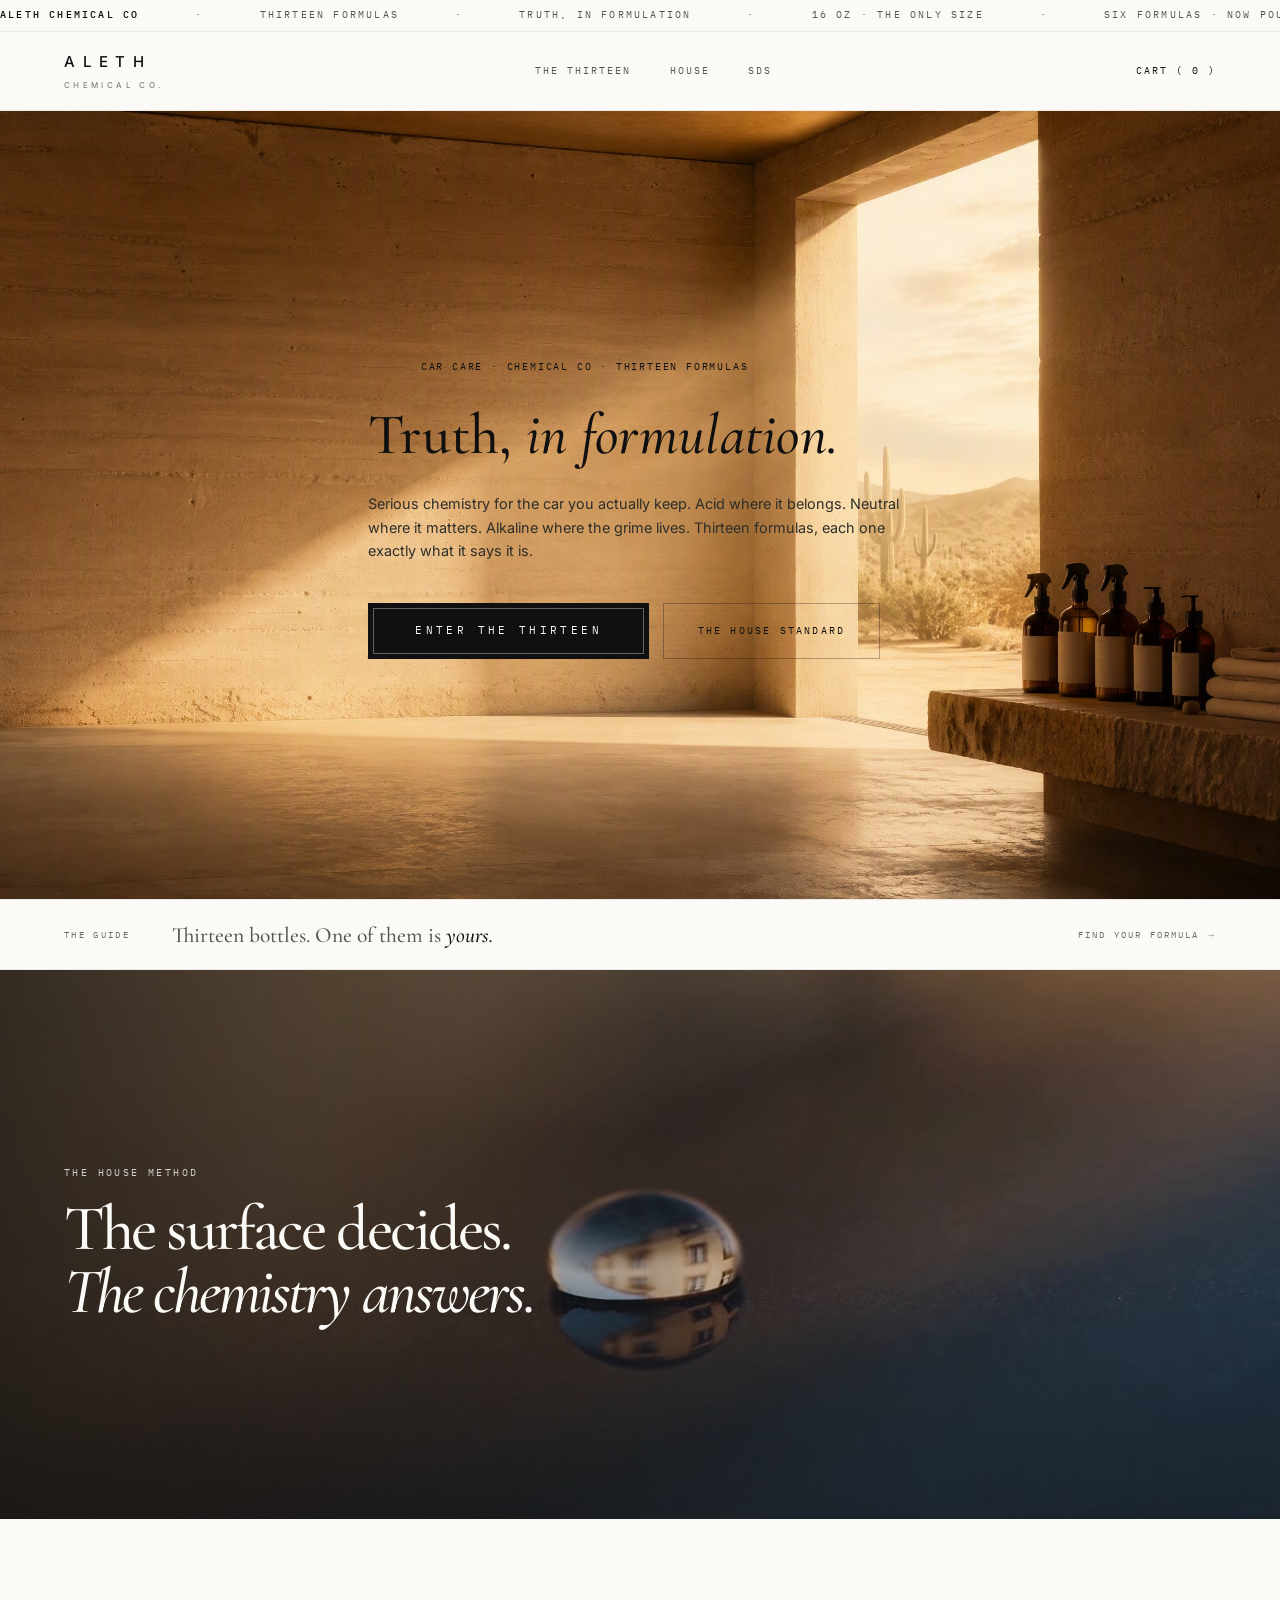
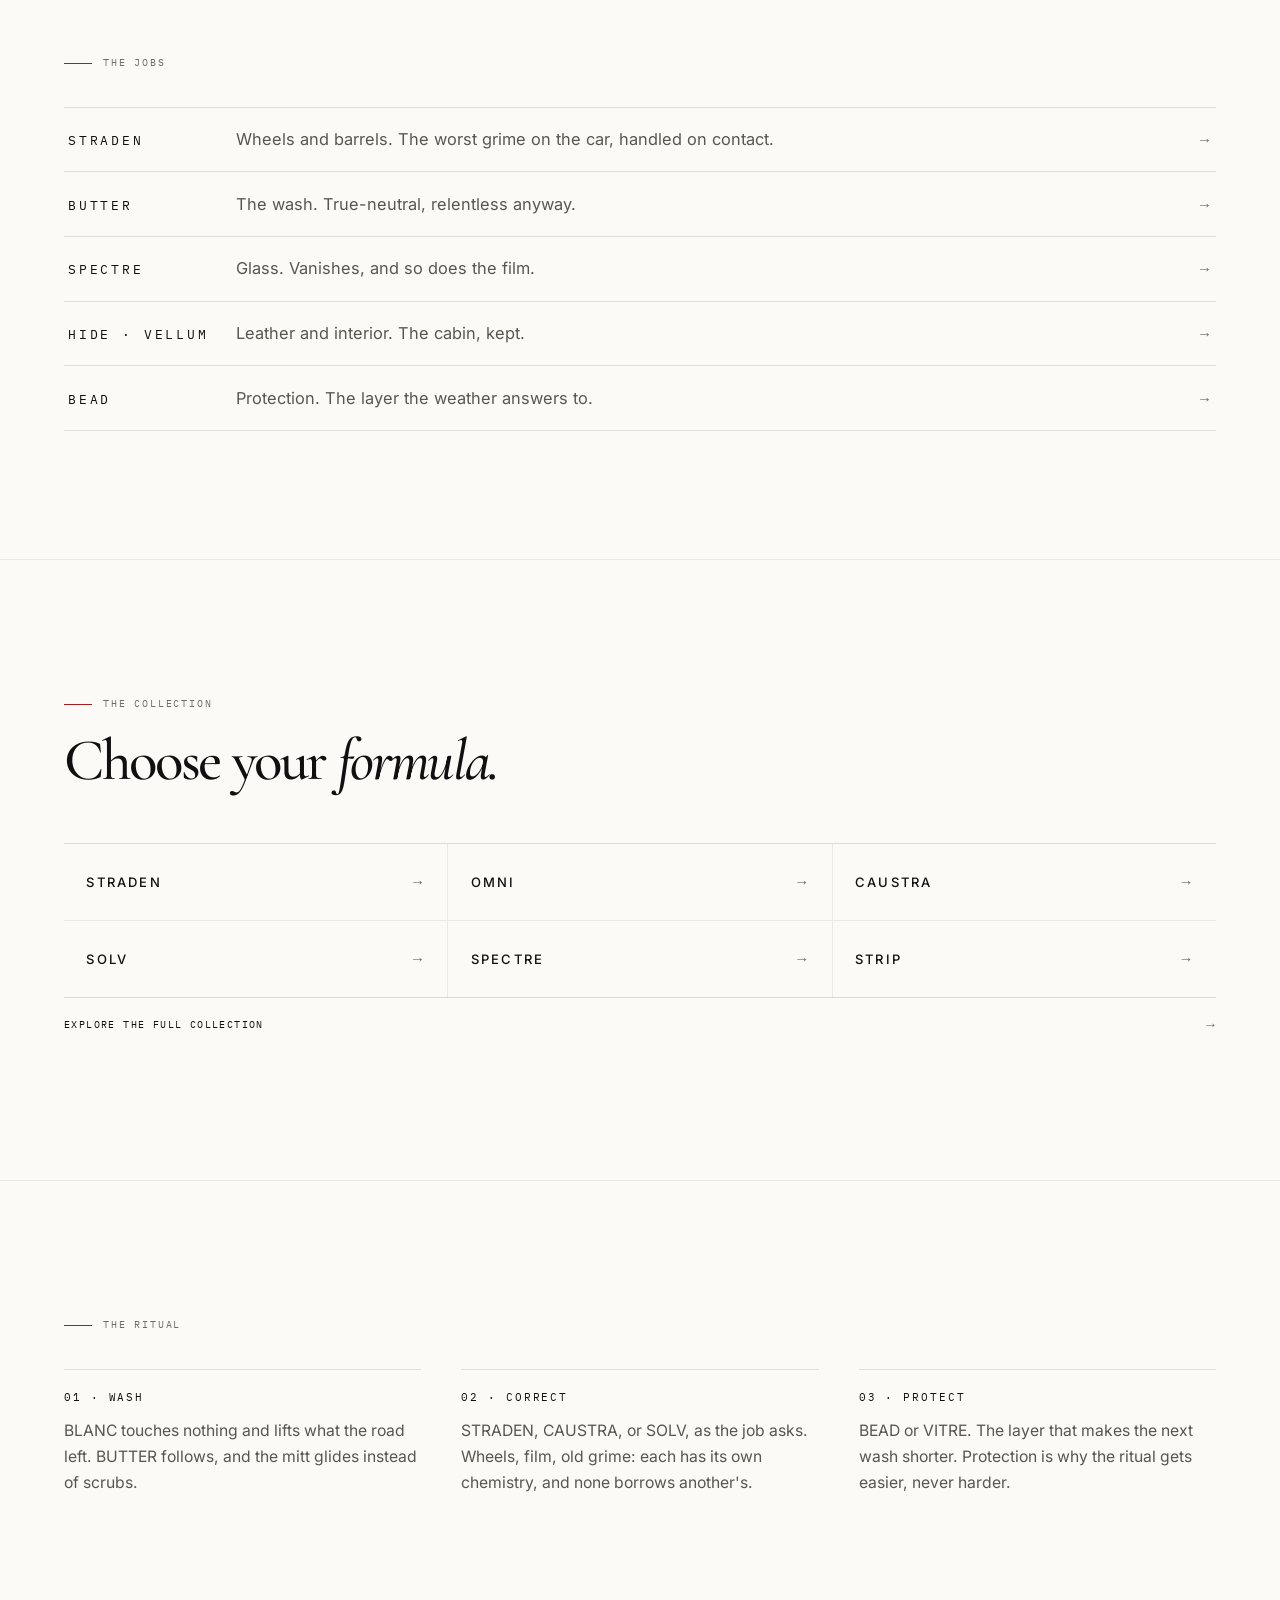
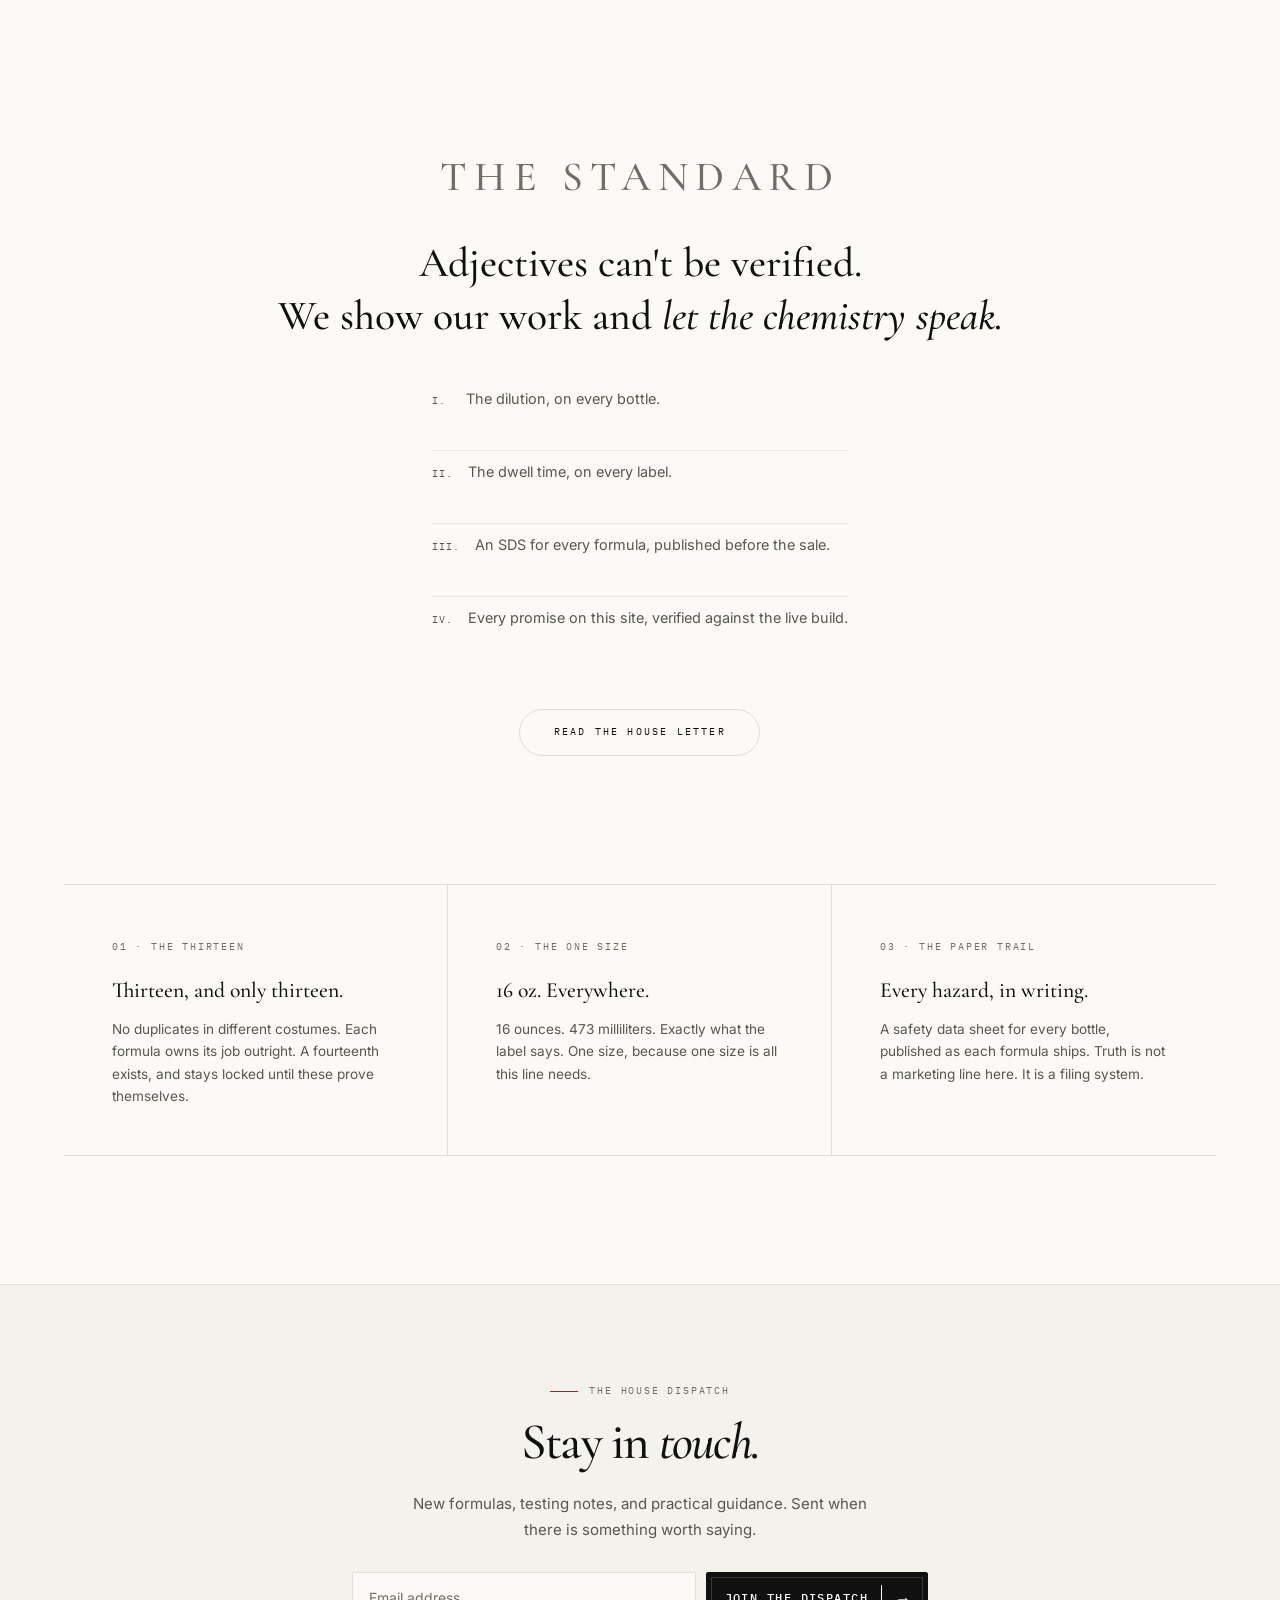
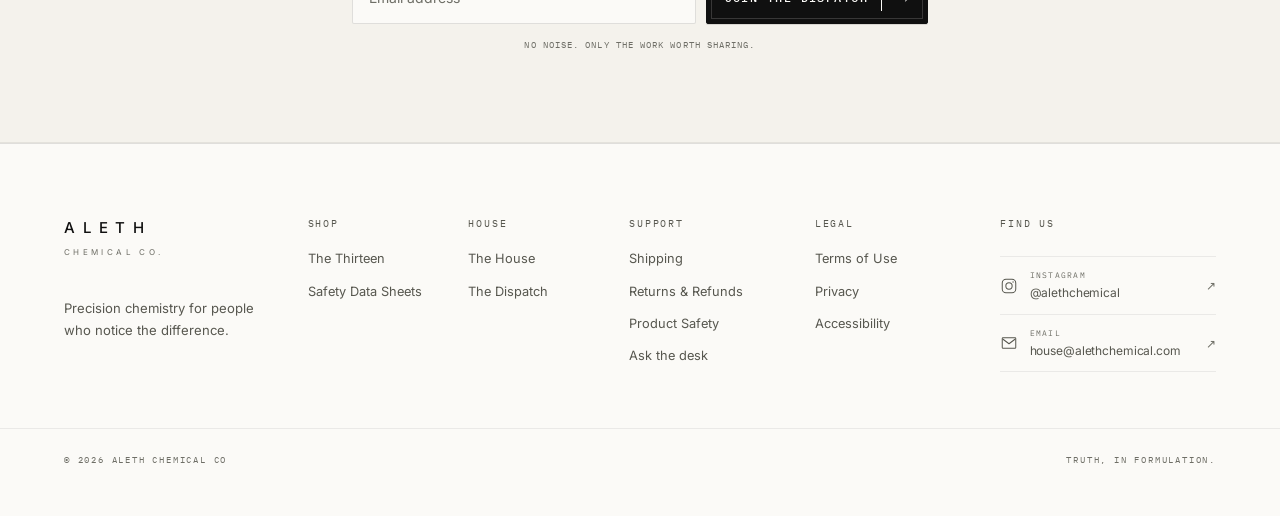
==== index.html @ 925078b2 "Add The Desk: product question page (desk.html) + footer link" ====
<!DOCTYPE html>
<html lang="en">
<head>
<meta charset="UTF-8">
<meta name="robots" content="noindex, nofollow">
  <meta name="viewport" content="width=device-width, initial-scale=1.0, viewport-fit=cover">
<meta name="theme-color" content="#FBFAF7">
<link rel="apple-touch-icon" href="assets/apple-touch-icon.png">
<title>ALETH Chemical Co · Truth, in formulation.</title>
<meta name="description" content="Serious car care. Thirteen formulas. Every claim provable. Nothing hidden.">
<meta property="og:type" content="website">
<meta property="og:site_name" content="ALETH Chemical Co">
<meta property="og:title" content="ALETH Chemical Co · Truth, in formulation.">
<meta property="og:description" content="Serious car care. Thirteen formulas. Every claim provable. Nothing hidden.">
<meta property="og:url" content="https://alethchemical.com/">
<meta property="og:image" content="https://alethchemical.com/assets/og-card.jpg">
<meta property="og:image:width" content="1200">
<meta property="og:image:height" content="630">
<meta name="twitter:card" content="summary_large_image">
<meta name="twitter:image" content="https://alethchemical.com/assets/og-card.jpg">
<meta name="twitter:title" content="ALETH Chemical Co · Truth, in formulation.">
<meta name="twitter:description" content="Serious car care. Thirteen formulas. Every claim provable. Nothing hidden.">
<link rel="icon" href="favicon.svg" type="image/svg+xml">
<link rel="stylesheet" href="styles.css?v=mist43">
</head>
<body class="home">

<div class="ticker" aria-hidden="true">
  <div class="ticker-track" id="tickerTrack"></div>
</div>

<header class="site-header">
  <a class="wordmark" href="index.html">ALETH<small>CHEMICAL CO.</small></a>
  <nav class="site-nav">
    <a class="nav-link" href="products.html">The Thirteen</a>
    <a class="nav-link" href="house.html">House</a>
    <a class="nav-link" href="sds.html">SDS</a>
  </nav>
  <a class="cart-link" href="#">Cart (<span id="cartBadge">0</span>)</a>
</header>

<!-- HERO -->
<section class="hero has-photo">
  <picture class="hero-bg" aria-hidden="true">
    <source media="(max-width: 767px)" srcset="assets/hero-arrival-mobile.jpg">
    <img src="assets/hero-arrival-desktop.jpg" alt="" loading="eager" fetchpriority="high">
  </picture>
  <span class="hero-watermark" aria-hidden="true">ALETH</span>
  <div class="wrap hero-inner">
    <p class="hero-kicker mono reveal hero-rise" style="animation-delay:.1s">Car care · Chemical Co · Thirteen Formulas</p>
    <h1 class="reveal hero-rise" style="animation-delay:.28s">Truth, <em>in formulation.</em></h1>
    <p class="hero-sub reveal hero-rise" style="animation-delay:.46s"><span class="sub-desk">Serious chemistry for the car you actually keep. Acid where it belongs. Neutral where it matters. Alkaline where the grime lives. Thirteen formulas, each one exactly what it says it is.</span><span class="sub-mob">Serious chemistry for the car you keep.<br>Acid where it belongs. Neutral where it matters.<br>Alkaline where the grime lives.</span></p>
    <div class="reveal hero-rise hero-cta" style="animation-delay:.64s">
      <a class="btn btn-square" href="products.html">Enter the Thirteen</a>
      <a class="btn btn-ghost" href="house.html">The House Standard</a>
    </div>
  </div>
  <div class="wrap">
    <div class="hero-stage" id="heroStage" aria-hidden="true"></div>
  </div>
  <div class="wrap hero-shot-wrap" id="heroShotWrap" hidden>
    <img class="hero-shot" id="heroShot" alt="ALETH Chemical Co, the house of clean">
  </div>
</section>

<!-- EDITORIAL BAND (renders drop in here) -->
<section class="section editorial-band" id="editorialBand" hidden>
  <div class="wrap">
    <div class="ed-grid">
      <img class="ed-img"  alt="ALETH editorial">
      <img class="ed-img"  alt="ALETH editorial">
      <img class="ed-img"  alt="ALETH editorial">
    </div>
  </div>
</section>

<!-- THE GUIDE : a useful pause between identity and method -->
<div class="fyf-call fyf-call-home reveal">
  <button class="fyf-call-btn" id="fyfOpen" aria-haspopup="dialog">
    <span class="fyf-call-k mono">The guide</span>
    <span class="fyf-call-line">Thirteen bottles. One of them is <em>yours.</em></span>
    <span class="fyf-call-cta mono">Find your formula <i>&rarr;</i></span>
  </button>
</div>

<!-- THE HOUSE METHOD — real work, real care -->
<section class="film-slot home-film-overture" id="homeFilmFrame" aria-labelledby="houseMethodTitle">
  <img class="film-poster" src="assets/aleth-home-film-poster.jpg" alt="" aria-hidden="true">
  <canvas class="film-vid film-frame-canvas" id="filmCanvas" aria-hidden="true"></canvas>
  <video class="film-source" id="filmVid" autoplay muted loop playsinline webkit-playsinline preload="auto" controlslist="nodownload nofullscreen noremoteplayback" disablepictureinpicture disableremoteplayback tabindex="-1" aria-hidden="true">
    <source src="assets/aleth-product-film.mp4" type="video/mp4">
  </video>
  <div class="home-film-content wrap">
    <p class="kicker mono">The house method</p>
    <h2 id="houseMethodTitle">The surface decides.<br><em>The chemistry answers.</em></h2>
  </div>
</section>

<!-- THE JOBS — the category map -->
<section class="section home-jobs-section">
  <div class="wrap">
    <p class="kicker mono reveal">The jobs</p>
    <div class="jobs-strip">
      <a class="job-row reveal" href="product.html?id=wheel"><span class="job-name">STRADEN</span><span class="job-desc">Wheels and barrels. The worst grime on the car, handled on contact.</span><span class="job-arrow" aria-hidden="true">&rarr;</span></a>
      <a class="job-row reveal" href="product.html?id=wash"><span class="job-name">BUTTER</span><span class="job-desc">The wash. True-neutral, relentless anyway.</span><span class="job-arrow" aria-hidden="true">&rarr;</span></a>
      <a class="job-row reveal" href="product.html?id=glass"><span class="job-name">SPECTRE</span><span class="job-desc">Glass. Vanishes, and so does the film.</span><span class="job-arrow" aria-hidden="true">&rarr;</span></a>
      <a class="job-row reveal" href="products.html"><span class="job-name">HIDE · VELLUM</span><span class="job-desc">Leather and interior. The cabin, kept.</span><span class="job-arrow" aria-hidden="true">&rarr;</span></a>
      <a class="job-row reveal" href="product.html?id=bead"><span class="job-name">BEAD</span><span class="job-desc">Protection. The layer the weather answers to.</span><span class="job-arrow" aria-hidden="true">&rarr;</span></a>
    </div>
  </div>
</section>

<!-- THE FORMULA DIRECTORY : direct access without another catalog -->
<section class="section formula-directory-section" aria-labelledby="formulaDirectoryTitle">
  <div class="wrap">
    <div class="formula-directory-head">
      <p class="kicker mono">The collection</p>
      <h2 id="formulaDirectoryTitle">Choose your <em>formula.</em></h2>
    </div>
    <div class="formula-directory-grid" id="formulaDirectory"></div>
    <a class="formula-directory-all" href="products.html"><span>Explore the full collection</span><span aria-hidden="true">&rarr;</span></a>
  </div>
</section>


<!-- THE RITUAL — the workflow -->
<section class="section home-ritual-section">
  <div class="wrap">
    <p class="kicker mono reveal">The ritual</p>
    <div class="ritual-grid">
      <div class="ritual-step reveal">
        <span class="mono ritual-n">01 · Wash</span>
        <p>BLANC touches nothing and lifts what the road left. BUTTER follows, and the mitt glides instead of scrubs.</p>
      </div>
      <div class="ritual-step reveal">
        <span class="mono ritual-n">02 · Correct</span>
        <p>STRADEN, CAUSTRA, or SOLV, as the job asks. Wheels, film, old grime: each has its own chemistry, and none borrows another's.</p>
      </div>
      <div class="ritual-step reveal">
        <span class="mono ritual-n">03 · Protect</span>
        <p>BEAD or VITRE. The layer that makes the next wash shorter. Protection is why the ritual gets easier, never harder.</p>
      </div>
    </div>
  </div>
</section>

<!-- MANIFESTO -->
<section class="section manifesto">
  <div class="wrap">
    <p class="mono reveal">The standard</p>
    <p class="reveal">Adjectives can't be verified.<br>We show our work and <em>let the chemistry speak.</em></p>
    <div class="receipts reveal">
      <div class="receipt"><span class="receipt-n mono">i.</span><span>The dilution, on every bottle.</span></div>
      <div class="receipt"><span class="receipt-n mono">ii.</span><span>The dwell time, on every label.</span></div>
      <div class="receipt"><span class="receipt-n mono">iii.</span><span>An SDS for every formula, published before the sale.</span></div>
      <div class="receipt"><span class="receipt-n mono">iv.</span><span>Every promise on this site, verified against the live build.</span></div>
    </div>
    <div class="manifesto-foot reveal">
      <a class="btn btn-ghost" href="house.html">Read the house letter</a>
    </div>
  </div>
</section>

<!-- WAVE STRIP -->
<div class="wrap home-principles-strip">
  <div class="wave-strip">
    <div class="wave-cell reveal">
      <span class="mono">01 · The thirteen</span>
      <h3>Thirteen, and only thirteen.</h3>
      <p>No duplicates in different costumes. Each formula owns its job outright. A fourteenth exists, and stays locked until these prove themselves.</p>
    </div>
    <div class="wave-cell reveal">
      <span class="mono">02 · The one size</span>
      <h3>16 oz. Everywhere.</h3>
      <p>16 ounces. 473 milliliters. Exactly what the label says. One size, because one size is all this line needs.</p>
    </div>
    <div class="wave-cell reveal">
      <span class="mono">03 · The paper trail</span>
      <h3>Every hazard, in writing.</h3>
      <p>A safety data sheet for every bottle, published as each formula ships. Truth is not a marketing line here. It is a filing system.</p>
    </div>
  </div>
</div>

<!-- STAY IN TOUCH : the house dispatch. Customer email master: assets/dispatch-confirmation-email.html -->
<section class="stay-touch stay-touch-no-media" id="dispatch" aria-labelledby="stayTouchTitle">
  <div class="stay-touch-panel">
    <div class="stay-touch-inner">
      <p class="kicker mono">The house dispatch</p>
      <h2 id="stayTouchTitle">Stay in <em>touch.</em></h2>
      <p class="stay-touch-copy">New formulas, testing notes, and practical guidance. Sent when there is something worth saying.</p>
      <form class="stay-form" id="stayForm">
        <label class="sr-only" for="stayEmail">Email address</label>
        <input id="stayEmail" name="email" type="email" autocomplete="email" inputmode="email" placeholder="Email address" required>
        <button class="btn btn-black-seal stay-submit" type="submit"><span class="btn-action">Join the Dispatch</span><span class="checkout-arrow" aria-hidden="true">&rarr;</span></button>
      </form>
      <p class="stay-note mono" id="stayNote">No noise. Only the work worth sharing.</p>
      <div class="stay-success" id="staySuccess" role="status" hidden>
        <p class="stay-success-kicker mono">One last step</p>
        <p class="stay-success-title">Almost there.</p>
        <p class="stay-success-copy">Check your inbox. Confirm your address to join the House dispatch.</p>
        <p class="stay-preview-note mono" id="stayPreviewNote">Connection preview. No email was sent and no address was transmitted.</p>
      </div>
    </div>
  </div>
</section>

<footer class="site-footer section" style="padding-bottom:2rem">
  <div class="wrap footer-grid">
    <div class="footer-brand">
      <a class="wordmark" href="index.html">ALETH<small>CHEMICAL CO.</small></a>
      <p>Precision chemistry for people who notice the difference.</p>
    </div>
    <div class="footer-col">
      <p class="mono footer-head">Shop</p>
      <a href="products.html">The Thirteen</a>
      <a href="sds.html">Safety Data Sheets</a>
    </div>
    <div class="footer-col">
      <p class="mono footer-head">House</p>
      <a href="house.html">The House</a>
      <a href="index.html#dispatch">The Dispatch</a>
    </div>
    <div class="footer-col">
      <p class="mono footer-head">Support</p>
      <a href="shipping.html">Shipping</a>
      <a href="returns.html">Returns &amp; Refunds</a>
      <a href="safety.html">Product Safety</a>
      <a href="desk.html">Ask the desk</a>
    </div>
    <div class="footer-col">
      <p class="mono footer-head">Legal</p>
      <a href="terms.html">Terms of Use</a>
      <a href="privacy.html">Privacy</a>
      <a href="accessibility.html">Accessibility</a>
    </div>
    <div class="footer-col footer-contact">
      <p class="mono footer-head">Find us</p>
      <div class="footer-contact-list">
        <a class="footer-contact-row" href="https://www.instagram.com/alethchemical/" aria-label="Instagram, @alethchemical" target="_blank" rel="noopener">
          <span class="footer-contact-icon" aria-hidden="true"><svg viewBox="0 0 24 24" fill="none" stroke="currentColor" stroke-width="1.35"><rect x="3" y="3" width="18" height="18" rx="5"/><circle cx="12" cy="12" r="4.2"/><circle cx="17.4" cy="6.6" r="0.9" fill="currentColor" stroke="none"/></svg></span>
          <span class="footer-contact-copy"><span class="footer-contact-label">Instagram</span><span class="footer-contact-value">@alethchemical</span></span>
          <span class="footer-contact-arrow" aria-hidden="true">&#8599;</span>
        </a>
        <a class="footer-contact-row" href="mailto:house@alethchemical.com" aria-label="Email house@alethchemical.com">
          <span class="footer-contact-icon" aria-hidden="true"><svg viewBox="0 0 24 24" fill="none" stroke="currentColor" stroke-width="1.35" stroke-linecap="round" stroke-linejoin="round"><rect x="3" y="5" width="18" height="14" rx="1"/><path d="m4 7 8 6 8-6"/></svg></span>
          <span class="footer-contact-copy"><span class="footer-contact-label">Email</span><span class="footer-contact-value">house@alethchemical.com</span></span>
          <span class="footer-contact-arrow" aria-hidden="true">&#8599;</span>
        </a>
      </div>
    </div>
  </div>
  <div class="wrap footer-base">
    <span>© 2026 Aleth Chemical Co</span>
    <span>Truth, in formulation.</span>
  </div>
</footer>

<script src="data.js"></script>
<script src="cart.js?v=mist42"></script>
<script src="quiz.js?v=mist42"></script>
<script src="film-frame.js"></script>
<script>
/* Media slots: reveal only when the render actually exists */
(function(){
  function arm(img, reveal){
    if (!img) return;
    img.addEventListener('load', function(){ if (img.naturalWidth > 0) reveal(); });
    if (img.complete && img.naturalWidth > 0) reveal();
  }
  var hs = document.getElementById('heroShot');
  arm(hs, function(){ document.getElementById('heroShotWrap').hidden = false; });
  var band = document.getElementById('editorialBand');
  var imgs = band.querySelectorAll('.ed-img');
  var ok = 0;
  imgs.forEach(function(im){
    im.addEventListener('error', function(){ im.style.display = 'none'; });
    arm(im, function(){ ok++; band.hidden = false; });
  });
})();

/* Film autoplay hardening: muted as a property, then play() — retried on first touch for strict browsers */
(function(){
  var v = document.getElementById('filmVid');
  if (!v) return;
  v.muted = true; v.defaultMuted = true; v.playsInline = true;
  v.controls = false;
  v.disablePictureInPicture = true;
  v.disableRemotePlayback = true;
  window.ALETHFilmFrame(v, document.getElementById('filmCanvas'));
  v.addEventListener('contextmenu', function(e){ e.preventDefault(); });
  document.getElementById('homeFilmFrame').addEventListener('contextmenu', function(e){ e.preventDefault(); });
  var motion = window.matchMedia('(prefers-reduced-motion: reduce)');
  var tryPlay = function(){ if (motion.matches) return; var pr = v.play(); if (pr && pr.catch) pr.catch(function(){}); };
  /* Mobile networks: hold the bytes until the film is near the viewport */
  var mobileNet = window.matchMedia('(max-width: 760px)').matches;
  if (mobileNet) { v.preload = 'none'; v.autoplay = false; }
  var start = function(){ if (motion.matches) return; v.preload = 'auto'; tryPlay(); };
  if (motion.matches) { v.autoplay = false; v.pause(); }
  if (mobileNet && 'IntersectionObserver' in window) {
    var vio = new IntersectionObserver(function(es){
      es.forEach(function(en){ if (en.isIntersecting && !motion.matches){ start(); vio.disconnect(); } });
    }, { rootMargin: '400px' });
    vio.observe(v);
  } else {
    if (document.readyState !== 'loading') tryPlay(); else document.addEventListener('DOMContentLoaded', tryPlay);
  }
  motion.addEventListener('change', function(){
    v.autoplay = !motion.matches;
    if (motion.matches) v.pause();
    else start();
  });
  window.addEventListener('pageshow', function(){ if (v.preload !== 'none') tryPlay(); });
  var once = function(){ if (v.preload !== 'none') tryPlay(); window.removeEventListener('touchstart', once); window.removeEventListener('click', once); };
  window.addEventListener('touchstart', once, { passive:true });
  window.addEventListener('click', once);
  document.addEventListener('visibilitychange', function(){ if (!document.hidden && v.paused && v.preload !== 'none') tryPlay(); });
})();

/* Ticker */
(function(){
  var items = ['<b>ALETH CHEMICAL CO</b>', 'THIRTEEN FORMULAS', 'TRUTH, IN FORMULATION', '16 OZ · THE ONLY SIZE', 'SIX FORMULAS · NOW POURING', 'THE FOURTEENTH · SEALED'];
  var half = items.map(function(i){ return '<span>' + i + '</span>'; }).join('<span>·</span>');
  document.getElementById('tickerTrack').innerHTML = half + '<span>·</span>' + half;
})();

/* Vial builder */
function vial(p, lg){
  return '<span class="vial' + (lg ? ' vial-lg' : '') + '" style="--liquid:' + p.liquid + ';--acc:' + p.accent + '">' +
    '<span class="vial-shadow"></span>' +
    '<span class="vial-spray"></span><span class="vial-cap"></span>' +
    '<span class="vial-body"><span class="vial-liquid"></span></span>' +
    '<span class="vial-label"><b>ALETH</b><span>' + p.name + '</span></span>' +
  '</span>';
}

/* Hero stage: all thirteen, parallax drift */
(function(){
  var stage = document.getElementById('heroStage');
  stage.innerHTML = window.PRODUCTS.map(function(p, i){
    return '<span class="hero-bottle-slot" data-depth="' + (0.3 + (i % 5) * 0.22).toFixed(2) + '">' + vial(p) + '</span>';
  }).join('');
  var slots = stage.querySelectorAll('.hero-bottle-slot');
  document.addEventListener('mousemove', function(e){
    var cx = (e.clientX / window.innerWidth - 0.5);
    slots.forEach(function(s){
      var d = +s.dataset.depth;
      s.style.transform = 'translateX(' + (cx * 34 * d) + 'px)';
    });
  });
})();

/* The Formula Directory: six direct doors, no repeated catalog metadata */
(function(){
  var directory = document.getElementById('formulaDirectory');
  directory.innerHTML = window.PRODUCTS.filter(function(p){ return window.isLive(p); }).map(function(p){
    return '<a class="formula-directory-cell" href="product.html?id=' + p.id + '" style="--acc:' + p.accent + '" aria-label="Shop ' + p.name + '">' +
      '<span class="formula-directory-name">' + p.name + '</span>' +
      '<span class="formula-directory-arrow" aria-hidden="true">&rarr;</span>' +
    '</a>';
  }).join('');
})();

/* Stay in touch: local visual preview only, no address is transmitted */
(function(){
  var form = document.getElementById('stayForm');
  if (!form) return;
  form.addEventListener('submit', function(e){
    e.preventDefault();
    if (!form.reportValidity()) return;
    form.hidden = true;
    document.getElementById('stayNote').hidden = true;
    document.getElementById('staySuccess').hidden = false;
  });
})();

</script>
</body>
</html>
---- styles.css ----
/* Self-hosted fonts — privacy Article 4.2 ruling, 2026-10-11. Latin subsets, OFL-licensed. */
@font-face { font-family:'Cormorant Garamond'; font-style:normal; font-weight:500; font-display:swap; src:url('assets/fonts/cormorantgaramond-500.woff2') format('woff2'); }
@font-face { font-family:'Cormorant Garamond'; font-style:italic; font-weight:500; font-display:swap; src:url('assets/fonts/cormorantgaramond-500i.woff2') format('woff2'); }
@font-face { font-family:'Inter'; font-style:normal; font-weight:400; font-display:swap; src:url('assets/fonts/inter-400.woff2') format('woff2'); }
@font-face { font-family:'Inter'; font-style:normal; font-weight:500; font-display:swap; src:url('assets/fonts/inter-500.woff2') format('woff2'); }
@font-face { font-family:'IBM Plex Mono'; font-style:normal; font-weight:400; font-display:swap; src:url('assets/fonts/ibmplexmono-400.woff2') format('woff2'); }
@font-face { font-family:'IBM Plex Mono'; font-style:normal; font-weight:500; font-display:swap; src:url('assets/fonts/ibmplexmono-500.woff2') format('woff2'); }

/* ============================================================
   ALETH CHEMICAL CO — "PORCELAIN LAB" v1
   White luxury · ink · hairlines · per-product color currents
   Trudon ceremony × Ralph Lauren editorial × GYEON technical
   ============================================================ */

:root {
  --porcelain: #FBFAF7;
  --porcelain-2: #F4F2EC;
  --card: #FFFFFF;
  --ink: #101010;
  --dim: #57574F;
  --faint: #6E6E66; /* AA 4.9:1 on porcelain — accessibility ruling 2026-10-11 */
  --hair: rgba(16,16,16,0.12);
  --hair-soft: rgba(16,16,16,0.07);
  --acc: #A81E1E;

  --font-display: 'Cormorant Garamond', Georgia, serif;
  --font-body: 'Inter', -apple-system, sans-serif;
  --font-mono: 'IBM Plex Mono', monospace;

  --gutter: clamp(1.25rem, 5vw, 5rem);
  --section: clamp(4.5rem, 10vw, 8.5rem);
  --ease-out: cubic-bezier(0.22, 1, 0.36, 1);
}

* { margin: 0; padding: 0; box-sizing: border-box; }
html { scroll-behavior: smooth; }
body {
  background: var(--porcelain);
  color: var(--ink);
  font-family: var(--font-body);
  font-size: 0.9375rem;
  line-height: 1.65;
  -webkit-font-smoothing: antialiased;
  overflow-x: hidden;
  cursor: none;
}
@media (hover: none), (max-width: 900px) { body { cursor: auto; } .cursor, .cursor-ring { display: none !important; } }
a { color: inherit; cursor: none; }
@media (hover: none), (max-width: 900px) { a, button, summary, input { cursor: auto !important; } }
button, summary, input { cursor: none; }
img { max-width: 100%; }
::selection { background: var(--ink); color: var(--porcelain); }

.wrap { max-width: 82rem; margin: 0 auto; padding-left: var(--gutter); padding-right: var(--gutter); }
.mono { font-family: var(--font-mono); font-size: 0.625rem; letter-spacing: 0.18em; text-transform: uppercase; color: var(--faint); }
.mono-ink { font-family: var(--font-mono); font-size: 0.625rem; letter-spacing: 0.18em; text-transform: uppercase; color: var(--ink); }

/* Custom cursor */
.cursor { position: fixed; z-index: 9999; width: 6px; height: 6px; border-radius: 50%; background: var(--ink); pointer-events: none; transform: translate(-50%,-50%); }
.cursor-ring { position: fixed; z-index: 9998; width: 34px; height: 34px; border-radius: 50%; border: 1px solid rgba(16,16,16,0.35); pointer-events: none; transform: translate(-50%,-50%); transition: width 300ms var(--ease-out), height 300ms var(--ease-out), border-color 300ms ease, background 300ms ease; }
.cursor-ring.is-hot { width: 56px; height: 56px; border-color: var(--acc); background: color-mix(in srgb, var(--acc) 6%, transparent); }

/* Reveal */
.reveal { opacity: 0; transform: translateY(22px); transition: opacity 900ms var(--ease-out), transform 900ms var(--ease-out); }
.reveal.is-in { opacity: 1; transform: none; }
.stagger > * { opacity: 0; transform: translateY(18px); transition: opacity 800ms var(--ease-out), transform 800ms var(--ease-out); }
.stagger.is-in > * { opacity: 1; transform: none; }
.stagger.is-in > *:nth-child(2) { transition-delay: 90ms; }
.stagger.is-in > *:nth-child(3) { transition-delay: 180ms; }
.stagger.is-in > *:nth-child(4) { transition-delay: 270ms; }

/* ---------- Ticker ---------- */
.ticker { border-bottom: 1px solid var(--hair-soft); overflow: hidden; height: 2rem; display: flex; align-items: center; background: var(--porcelain); }
.ticker-track { display: flex; gap: 3.5rem; white-space: nowrap; animation: tick 42s linear infinite; width: max-content; }
.ticker:hover .ticker-track { animation-play-state: paused; }
@keyframes tick { to { transform: translateX(-50%); } }
.ticker span { font-family: var(--font-mono); font-size: 0.625rem; letter-spacing: 0.22em; text-transform: uppercase; color: var(--dim); }
.ticker span b { color: var(--ink); font-weight: 500; }

/* ---------- Header ---------- */
.site-header {
  position: sticky; top: 0; z-index: 100;
  display: flex; align-items: center; justify-content: space-between;
  padding: 1.1rem var(--gutter);
  background: rgba(251,250,247,0.86);
  -webkit-backdrop-filter: blur(14px); backdrop-filter: blur(14px);
  border-bottom: 1px solid var(--hair-soft);
}
.wordmark { font-family: var(--font-body); font-weight: 500; font-size: 0.9375rem; letter-spacing: 0.52em; text-transform: uppercase; text-decoration: none; margin-right: 0.52em; }
.wordmark small { display: block; font-size: 0.5rem; letter-spacing: 0.42em; color: var(--faint); margin-top: 0.3rem; font-weight: 400; }
.site-nav { display: flex; gap: clamp(1.25rem, 3vw, 2.75rem); }
.nav-link { font-family: var(--font-mono); font-size: 0.625rem; letter-spacing: 0.2em; text-transform: uppercase; text-decoration: none; color: var(--dim); position: relative; padding: 0.3rem 0; transition: color 250ms ease; }
.nav-link::after { content: ''; position: absolute; left: 0; right: 100%; bottom: 0; height: 1px; background: var(--ink); transition: right 350ms var(--ease-out); }
.nav-link:hover, .nav-link.is-here { color: var(--ink); }
.nav-link:hover::after, .nav-link.is-here::after { right: 0; }
.cart-link { display: inline-flex; align-items: center; gap: 0.5rem; text-decoration: none; font-family: var(--font-mono); font-size: 0.625rem; letter-spacing: 0.2em; text-transform: uppercase; color: var(--ink); }

@media (max-width: 760px) {
  .site-header { flex-wrap: wrap; row-gap: 0.65rem; padding: 0.85rem var(--gutter); }
  .wordmark { letter-spacing: 0.4em; }
  .site-nav { order: 3; width: 100%; justify-content: center; gap: clamp(1.1rem, 6vw, 2rem); border-top: 1px solid var(--hair-soft); padding-top: 0.6rem; }
}

/* ---------- Buttons ---------- */
.btn {
  display: inline-flex; align-items: center; justify-content: center; gap: 0.75rem;
  padding: 0.9rem 2.1rem;
  background: var(--ink); color: var(--porcelain);
  font-family: var(--font-mono); font-size: 0.625rem; letter-spacing: 0.22em; text-transform: uppercase;
  text-decoration: none; border: 1px solid var(--ink); border-radius: 999px;
  transition: background 300ms ease, color 300ms ease, transform 350ms var(--ease-out), border-color 300ms ease;
  will-change: transform;
}
.btn:hover { background: transparent; color: var(--ink); transform: translateY(-2px); }
.btn-ghost { background: transparent; color: var(--ink); border-color: var(--hair); }
.btn-ghost:hover { background: var(--ink); color: var(--porcelain); border-color: var(--ink); }
.btn-acc { background: var(--acc); border-color: var(--acc-edge, var(--acc)); color: var(--acc-on, var(--porcelain)); }
.btn-acc:hover { background: transparent; color: var(--acc-text, var(--acc)); border-color: var(--acc-edge, var(--acc)); }
.btn-acc:focus-visible { outline: 2px solid var(--acc-edge, var(--acc)); outline-offset: 3px; }

/* Premium square CTA — hero primary */
.btn-square {
  border-radius: 0;
  padding: 1.15rem 2.9rem;
  font-size: 0.6563rem; letter-spacing: 0.32em;
  position: relative;
}
.btn-square::after {
  content: ''; position: absolute; inset: 4px;
  border: 1px solid rgba(251,250,247,0.35);
  transition: inset 350ms var(--ease-out), border-color 350ms ease;
  pointer-events: none;
}
.btn-square:hover { transform: none; }
.btn-square:hover::after { inset: 7px; border-color: rgba(16,16,16,0.4); }
.hero-cta .btn-ghost { border-radius: 0; }
@media (max-width: 767px) {
  .hero-cta { flex-direction: column; align-items: center; gap: 1.05rem; margin-top: 1.9rem; }
  .hero-cta .btn { min-height: 48px; }
  .hero-cta .btn-square { padding: 0.95rem 2.3rem; font-size: 0.5938rem; }
  .hero-cta .btn-ghost { background: none; border: none; padding: 0.3rem 0; font-size: 0.5625rem; letter-spacing: 0.24em; color: var(--dim); min-height: 0; text-decoration: underline; text-underline-offset: 5px; text-decoration-color: var(--hair); text-decoration-thickness: 1px; }
  .hero-cta .btn-ghost:hover { background: none; color: var(--ink); }
  .hero .sub-desk { display: none; }
  .hero .sub-mob { display: block; }
  .hero .hero-sub { max-width: 22rem; font-size: 0.8125rem; line-height: 1.8; }
}

/* ---------- Hero ---------- */
.hero { position: relative; padding: clamp(3rem, 7vw, 5rem) 0 clamp(3.5rem, 8vw, 6rem); overflow: hidden; }
.hero-watermark {
  position: absolute; top: 50%; left: 50%; transform: translate(-50%,-52%);
  font-family: var(--font-body); font-weight: 600; letter-spacing: 0.3em;
  font-size: clamp(4rem, 16vw, 15rem); color: rgba(16,16,16,0.028);
  white-space: nowrap; pointer-events: none; user-select: none;
}
.hero-inner { position: relative; text-align: center; }
.hero-kicker { display: inline-flex; align-items: center; gap: 0.8rem; }
.hero-kicker::before, .hero-kicker::after { content: ''; width: 2.5rem; height: 1px; background: var(--hair); }
.hero h1 {
  font-family: var(--font-display); font-weight: 500; font-style: normal;
  font-size: clamp(2rem, 4.6vw, 3.6rem); line-height: 1.12; letter-spacing: 0.005em;
  margin: 1.75rem auto 0; max-width: 22em;
}
.hero h1 em { font-style: italic; }
.hero-sub { margin: 1.5rem auto 0; max-width: 34rem; color: var(--dim); font-size: 0.9rem; }
.hero-cta { display: flex; gap: 0.85rem; justify-content: center; margin-top: 2.5rem; flex-wrap: wrap; }
/* bottle stage under hero copy */
.hero-stage { position: relative; margin-top: clamp(3rem, 7vw, 5rem); display: flex; justify-content: center; align-items: flex-end; gap: clamp(0.5rem, 2.5vw, 2rem); }
.hero-bottle-slot { width: clamp(64px, 8.5vw, 118px); transition: transform 600ms var(--ease-out); }
.hero-bottle-slot:hover { transform: translateY(-10px); }
/* hero index strip: bottles + labels sized to be read, not just seen */
.hero-stage .vial { width: clamp(60px, 7.4vw, 96px); max-height: none; }
.hero-stage .vial-label b { font-size: clamp(0.4rem, 0.62vw, 0.5rem); }
.hero-stage .vial-label span { font-size: clamp(0.3rem, 0.48vw, 0.38rem); }
.hero-stage .vial-label i { font-size: clamp(0.27rem, 0.42vw, 0.34rem); }
@media (max-width: 680px) {
  .hero-stage { flex-wrap: wrap; gap: 1.6rem 0.4rem; align-items: flex-end; }
  .hero-bottle-slot { width: 23%; display: flex; justify-content: center; }
  .hero-stage .vial { width: 100%; max-width: 58px; }
  .hero-stage .vial-label b { font-size: 0.34rem; }
  .hero-stage .vial-label span { font-size: 0.24rem; letter-spacing: 0.1em; }
  .hero-stage .vial-label i { font-size: 0.22rem; }
}

/* Video slot placeholder (Seedance 4K later) */
.video-slot { position: relative; border-top: 1px solid var(--hair-soft); border-bottom: 1px solid var(--hair-soft); background:
  repeating-linear-gradient(115deg, rgba(16,16,16,0.025) 0 2px, transparent 2px 14px), var(--porcelain-2);
  padding: clamp(3rem, 6vw, 5rem) var(--gutter); display: flex; align-items: center; justify-content: center; flex-direction: column; gap: 0.9rem; overflow: hidden; }
.video-slot .vs-label { color: var(--faint); }
.video-slot .vs-title { font-family: var(--font-display); font-style: italic; font-size: clamp(1.4rem, 3vw, 2.2rem); color: var(--dim); }
.video-slot::after { content: ''; position: absolute; inset: 0; background: linear-gradient(90deg, transparent, rgba(255,255,255,0.5), transparent); transform: translateX(-100%); animation: shimmer 4.5s ease-in-out infinite; }
@keyframes shimmer { 55%, 100% { transform: translateX(100%); } }

/* ---------- Section head ---------- */
.section { padding-top: var(--section); padding-bottom: var(--section); }
.section-head { display: flex; align-items: baseline; justify-content: space-between; gap: 2rem; flex-wrap: wrap; margin-bottom: clamp(2.25rem, 5vw, 3.75rem); }
.section-head h2 { font-family: var(--font-display); font-weight: 500; font-size: clamp(1.6rem, 3.2vw, 2.4rem); }
.section-head h2 em { font-style: italic; }
.kicker { display: inline-flex; align-items: center; gap: 0.7rem; }
.kicker::before { content: ''; width: 1.75rem; height: 1px; background: var(--acc); }

/* ---------- The Thirteen grid ---------- */
.thirteen { display: grid; grid-template-columns: repeat(4, 1fr); border-top: 1px solid var(--hair); border-left: 1px solid var(--hair); }
.t-cell { position: relative; border-right: 1px solid var(--hair); border-bottom: 1px solid var(--hair); padding: 1.5rem 1.4rem 1.6rem; text-decoration: none; background: var(--porcelain); transition: background 400ms ease; overflow: hidden; min-height: 11rem; display: flex; flex-direction: column; justify-content: space-between; }
.t-cell::before { content: ''; position: absolute; inset: 0; background: var(--cell-acc, transparent); opacity: 0; transition: opacity 400ms ease; }
.t-cell:hover::before { opacity: 1; }
.t-cell > * { position: relative; }
.t-code { font-family: var(--font-mono); font-size: 0.5625rem; letter-spacing: 0.2em; color: var(--faint); transition: color 300ms ease; }
.t-cell:hover .t-code { color: var(--cell-ink, var(--ink)); }
.t-name { font-family: var(--font-body); font-weight: 500; letter-spacing: 0.34em; font-size: clamp(0.78rem, 1.4vw, 1rem); margin-top: 2.6rem; text-transform: uppercase; }
.t-kind { color: var(--dim); font-size: 0.75rem; margin-top: 0.35rem; letter-spacing: 0.02em; }
.t-foot { display: flex; justify-content: space-between; align-items: baseline; margin-top: 1.1rem; }
.t-price { font-family: var(--font-mono); font-size: 0.625rem; letter-spacing: 0.14em; }
.t-arrow { font-size: 0.8rem; transition: transform 400ms var(--ease-out); }
.t-cell:hover .t-arrow { transform: translateX(5px); }
.t-cell.is-duo { grid-column: span 2; }
.t-sealed { cursor: default; color: var(--faint); background: repeating-linear-gradient(-45deg, transparent 0 10px, rgba(16,16,16,0.018) 10px 11px); }
.t-sealed .t-name { color: var(--faint); }
.t-sealed:hover { background: repeating-linear-gradient(-45deg, transparent 0 10px, rgba(16,16,16,0.03) 10px 11px); }
@media (max-width: 980px) { .thirteen { grid-template-columns: repeat(3, 1fr); } }
@media (max-width: 680px) { .thirteen { grid-template-columns: repeat(2, 1fr); } .t-cell.is-duo { grid-column: span 2; } }

.pd-mantra { margin-top: 1.1rem; font-size: 0.625rem; letter-spacing: 0.24em; text-transform: uppercase; color: var(--acc-text, var(--acc)); display: flex; align-items: center; gap: 0.8rem; }
.pd-mantra::before { content: ''; width: 1.6rem; height: 1px; background: var(--acc); }

/* ---------- care notes (object letters) ---------- */
.care-notes { border-top: 1px solid var(--hair-soft); padding: clamp(2.25rem, 5vw, 3.75rem) 0 var(--section); position: relative; }
.care-notes::before { content: ''; position: absolute; inset: 0; background: radial-gradient(90% 40% at 50% 0%, var(--acc, #101010), transparent 70%); opacity: 0.05; pointer-events: none; }
.cn-wrap { max-width: 44rem; margin: 0 auto; }
.cn-wrap h2 { font-family: var(--font-display); font-weight: 500; font-size: clamp(1.9rem, 3.4vw, 2.7rem); margin-top: 1.2rem; }
.cn-body { margin-top: 3rem; }
.cn-lede { font-family: var(--font-display); font-size: 1.35rem; line-height: 1.55; font-weight: 500; }
.cn-body > p { color: var(--dim); line-height: 1.85; margin-top: 1.6rem; font-size: 0.95rem; }
.cn-sec { margin-top: 2.6rem; padding-top: 2.2rem; border-top: 1px solid var(--hair-soft); }
.cn-h { font-size: 0.625rem; letter-spacing: 0.22em; text-transform: uppercase; color: var(--acc); display: block; margin-bottom: 1rem; }
.cn-sec p { color: var(--dim); line-height: 1.85; font-size: 0.95rem; }
.cn-closer { margin-top: 3rem; font-family: var(--font-display); font-size: 1.3rem; line-height: 1.5; }
.cn-notes { margin-top: 3rem; padding-top: 1.8rem; border-top: 1px solid var(--hair-soft); }
.cn-notes p { font-size: 0.78rem; color: var(--faint); line-height: 1.75; }
.cn-notes a { color: var(--acc); text-decoration: none; border-bottom: 1px solid var(--acc); }
.cn-notes p + p { margin-top: 0.6rem; }

/* ---------- pH spectrum ---------- */
.ph-section { background: var(--porcelain-2); border-top: 1px solid var(--hair-soft); border-bottom: 1px solid var(--hair-soft); }
.ph-scale { position: relative; height: 3px; background: linear-gradient(90deg, #A81E1E, #C1550F 20%, #B8862B 32%, #4E9BB5 50%, #14655C 68%, #2E6E8E 85%, #6B4E9B); border-radius: 999px; margin: 5.5rem 1rem 6.5rem; }
.ph-ticks { position: absolute; left: 0; right: 0; top: 0.9rem; display: flex; justify-content: space-between; }
.ph-ticks span { font-family: var(--font-mono); font-size: 0.5625rem; color: var(--faint); letter-spacing: 0.1em; }
.ph-zone { position: absolute; top: 1.9rem; font-family: var(--font-mono); font-size: 0.5625rem; letter-spacing: 0.18em; text-transform: uppercase; color: var(--dim); }
.ph-dot { position: absolute; top: 50%; width: 14px; height: 14px; border-radius: 50%; background: var(--porcelain); border: 2.5px solid var(--dot-acc, #101010); transform: translate(-50%,-50%); transition: transform 300ms var(--ease-out); }
.ph-dot:hover { transform: translate(-50%,-50%) scale(1.5); }
.ph-tag { position: absolute; bottom: 1.4rem; left: 50%; transform: translateX(-50%); text-align: center; white-space: nowrap; opacity: 0; transition: opacity 250ms ease; pointer-events: none; }
.ph-dot:hover .ph-tag { opacity: 1; }
.ph-tag b { display: block; font-family: var(--font-body); font-weight: 500; font-size: 0.625rem; letter-spacing: 0.24em; }
.ph-tag i { font-style: normal; font-family: var(--font-mono); font-size: 0.5625rem; color: var(--dim); }
@media (max-width: 760px) { .ph-tag { display: none; } }

/* ---------- Manifesto ---------- */
.manifesto { text-align: center; }
.manifesto p { font-family: var(--font-display); font-weight: 500; font-size: clamp(1.5rem, 3.4vw, 2.6rem); line-height: 1.28; max-width: 26em; margin: 0 auto; }
.manifesto p em { font-style: italic; }
.manifesto .mono { display: block; margin-bottom: 2rem; }
.manifesto-foot { margin-top: 2.5rem; }

/* ---------- Wave strip ---------- */
.wave-strip { display: grid; grid-template-columns: repeat(3, 1fr); border-top: 1px solid var(--hair); border-bottom: 1px solid var(--hair); }
.wave-cell { padding: clamp(1.75rem, 4vw, 3rem); border-right: 1px solid var(--hair); }
.wave-cell:last-child { border-right: none; }
.wave-cell h3 { font-family: var(--font-display); font-weight: 500; font-size: 1.35rem; margin: 0.9rem 0 0.6rem; }
.wave-cell p { color: var(--dim); font-size: 0.85rem; }
@media (max-width: 800px) { .wave-strip { grid-template-columns: 1fr; } .wave-cell { border-right: none; border-bottom: 1px solid var(--hair); } .wave-cell:last-child { border-bottom: none; } }

/* ---------- Collection page ---------- */
.page-head { padding: clamp(3.5rem, 8vw, 6rem) 0 clamp(2rem, 4vw, 3rem); }
.page-head h1 { font-family: var(--font-display); font-weight: 500; font-size: clamp(2rem, 4.5vw, 3.2rem); margin: 1.1rem 0 0.9rem; }
.page-head h1 em { font-style: italic; }
.page-head .lede { color: var(--dim); max-width: 36rem; font-size: 0.9rem; }
.collection { display: grid; grid-template-columns: repeat(3, 1fr); gap: 1px; background: var(--hair); border: 1px solid var(--hair); margin-bottom: var(--section); }
.c-card { background: var(--porcelain); text-decoration: none; padding: 2rem 1.9rem 2.1rem; position: relative; overflow: hidden; transition: background 400ms ease; display: block; }
.c-card:hover { background: var(--card); }
.c-card::after { content: ''; position: absolute; left: 0; top: 0; bottom: 0; width: 3px; background: var(--acc); transform: scaleY(0); transform-origin: top; transition: transform 450ms var(--ease-out); }
.c-card:hover::after { transform: scaleY(1); }
.c-top { display: flex; justify-content: space-between; align-items: baseline; }
.c-code { font-family: var(--font-mono); font-size: 0.5625rem; letter-spacing: 0.2em; color: var(--faint); }
.c-ph { font-family: var(--font-mono); font-size: 0.5625rem; letter-spacing: 0.14em; color: var(--acc); }
.c-visual { height: 9.5rem; display: flex; align-items: flex-end; justify-content: center; margin: 1.4rem 0 1.5rem; }
.c-name { font-weight: 500; letter-spacing: 0.32em; font-size: 0.9rem; text-transform: uppercase; }
.c-kind { color: var(--dim); font-size: 0.78rem; margin-top: 0.3rem; }
.c-foot { display: flex; justify-content: space-between; margin-top: 1.2rem; align-items: baseline; }
.c-price { font-family: var(--font-mono); font-size: 0.625rem; letter-spacing: 0.12em; }
.c-arrow { font-size: 0.8rem; transition: transform 400ms var(--ease-out); }
.c-card:hover .c-arrow { transform: translateX(5px); color: var(--acc); }
.c-card.is-duo { grid-column: span 2; background: linear-gradient(100deg, rgba(176,46,46,0.07), var(--porcelain) 42%, var(--porcelain) 58%, rgba(47,90,194,0.07)); }
.c-card.is-duo:hover { background: linear-gradient(100deg, rgba(176,46,46,0.12), var(--card) 42%, var(--card) 58%, rgba(47,90,194,0.12)); }
.c-card.is-duo::after { width: 100%; height: 3px; top: auto; bottom: 0; background: linear-gradient(90deg, var(--acc), var(--acc2, var(--acc))); transform: scaleX(0); transform-origin: left; }
.c-card.is-duo:hover::after { transform: scaleX(1); }
@media (max-width: 680px) { .c-card.is-duo { grid-column: span 2; } }
.c-sealed { cursor: default; background: repeating-linear-gradient(-45deg, transparent 0 10px, rgba(16,16,16,0.018) 10px 11px); color: var(--faint); }
.c-sealed:hover { background: repeating-linear-gradient(-45deg, transparent 0 10px, rgba(16,16,16,0.03) 10px 11px); }
.c-sealed::after { display: none; }
.c-sealed .c-ph { color: var(--faint); }
@media (max-width: 980px) { .collection { grid-template-columns: repeat(2, 1fr); } }
@media (max-width: 620px) { .collection { grid-template-columns: 1fr; } }

/* ---------- CSS bottle ---------- */
.vial { position: relative; width: 58px; height: 100%; max-height: 9rem; aspect-ratio: 58/150; margin: 0 auto; }
.vial-cap { position: absolute; top: 0; left: 50%; transform: translateX(-50%); width: 46%; height: 13%; background: linear-gradient(105deg, #2b2b2b, #101010 60%, #333); border-radius: 3px 3px 2px 2px; z-index: 3; }
.vial-spray { position: absolute; top: -4%; left: 50%; transform: translateX(-50%); width: 120%; height: 12%; z-index: 3; }
.vial-spray::before { content: ''; position: absolute; left: 8%; top: 0; width: 84%; height: 55%; background: linear-gradient(105deg, #333, #0d0d0d 60%, #2e2e2e); border-radius: 4px 10px 3px 3px; }
.vial-spray::after { content: ''; position: absolute; left: 2%; top: 18%; width: 16%; height: 45%; background: #141414; border-radius: 2px 0 2px 4px; }
.vial-body { position: absolute; left: 8%; right: 8%; top: 12%; bottom: 0; border: 1.5px solid rgba(16,16,16,0.22); border-radius: 10px 10px 12px 12px; background: linear-gradient(105deg, rgba(255,255,255,0.75), rgba(255,255,255,0.25) 45%, rgba(16,16,16,0.05)); overflow: hidden; z-index: 2; }
.vial-liquid { position: absolute; left: 0; right: 0; bottom: 0; height: 72%; background: var(--liquid, rgba(120,120,120,0.4)); }
.vial-liquid::before { content: ''; position: absolute; top: -2px; left: 0; right: 0; height: 3px; background: inherit; filter: brightness(1.25); border-radius: 50%; }
.vial-label { position: absolute; left: 12%; right: 12%; top: 34%; height: 44%; background: #F3EFE6; border: 1px solid rgba(16,16,16,0.14); z-index: 4; display: flex; flex-direction: column; align-items: center; justify-content: center; gap: 2px; }
.vial-label b { font-family: var(--font-body); font-weight: 500; font-size: 0.34rem; letter-spacing: 0.3em; color: var(--ink); }
.vial-label span { font-family: var(--font-mono); font-size: 0.26rem; letter-spacing: 0.18em; color: var(--dim); }
.vial-label i { font-style: normal; font-family: var(--font-mono); font-size: 0.24rem; color: var(--acc); letter-spacing: 0.1em; }
.vial-shadow { position: absolute; bottom: -6px; left: 10%; right: 10%; height: 8px; background: radial-gradient(ellipse at center, rgba(16,16,16,0.22), transparent 70%); z-index: 1; }
.vial-lg { width: clamp(120px, 16vw, 190px); max-height: none; }
.vial-lg .vial-label b { font-size: 0.6rem; }
.vial-lg .vial-label span { font-size: 0.44rem; }
.vial-lg .vial-label i { font-size: 0.4rem; }

/* ---------- Product page ---------- */
.product-hero { display: grid; grid-template-columns: 1fr 1.1fr; gap: clamp(2rem, 6vw, 5rem); padding: clamp(2.5rem, 6vw, 4.5rem) 0 var(--section); align-items: start; }
.product-hero-no-media { grid-template-columns: minmax(0, 52rem); }
.product-stage { position: sticky; top: 6.5rem; border: 1px solid var(--hair-soft); background: linear-gradient(165deg, #FFFFFF, var(--porcelain-2)); aspect-ratio: 4/5; display: flex; align-items: flex-end; justify-content: center; padding-bottom: 9%; overflow: hidden; }
.vial-pair { display: flex; align-items: flex-end; gap: clamp(1.1rem, 3vw, 2.4rem); }
.vial-pair .vial-lg { width: clamp(92px, 11.5vw, 148px); }
.vial-pair .vial-lg:last-child { transform: translateY(-6%); }
.product-stage::before { content: ''; position: absolute; inset: 0; background: radial-gradient(120% 60% at 50% 100%, var(--acc-soft, transparent), transparent 70%); }
.pd-kicker { color: var(--acc-text, var(--acc)); }
.pd-name { font-family: var(--font-body); font-weight: 500; letter-spacing: 0.34em; text-transform: uppercase; font-size: clamp(1.5rem, 3.4vw, 2.4rem); margin: 1rem 0 0.35rem; }
.pd-kind { font-family: var(--font-display); font-style: italic; font-size: clamp(1.1rem, 2.2vw, 1.5rem); color: var(--dim); }
.pd-line { margin-top: 1.4rem; color: var(--dim); font-size: 0.9rem; max-width: 30em; }
.spec-plate { margin-top: 2rem; border: 1px solid var(--hair); display: grid; grid-template-columns: 1fr; }
.spec-cell { padding: 0.75rem 1.1rem; border-right: 1px solid var(--hair-soft); }
.spec-cell:last-child { border-right: none; }
.spec-cell .mono { display: block; margin-bottom: 0.4rem; }
.spec-cell b { font-family: var(--font-mono); font-weight: 500; font-size: 0.75rem; letter-spacing: 0.08em; }
.spec-cell b.acc { color: var(--acc); }
.size-row { display: flex; gap: 0.6rem; flex-wrap: wrap; margin-top: 1.75rem; }
.size-pill { padding: 0.65rem 1.3rem; border: 1px solid var(--hair); border-radius: 999px; font-family: var(--font-mono); font-size: 0.625rem; letter-spacing: 0.12em; background: transparent; color: var(--dim); transition: all 250ms ease; }
.size-pill:hover { border-color: var(--ink); color: var(--ink); }
.size-pill.is-active { background: var(--ink); border-color: var(--ink); color: var(--porcelain); }
.buy-row { display: flex; gap: 0.9rem; align-items: center; margin-top: 1.5rem; flex-wrap: wrap; }
.qty-stepper { display: inline-flex; align-items: center; border: 1px solid var(--hair); border-radius: 999px; }
.qty-stepper button { width: 2.5rem; height: 2.6rem; background: none; border: none; font-size: 1rem; color: var(--dim); }
.qty-stepper button:hover { color: var(--acc); }
.qty-stepper span { min-width: 2rem; text-align: center; font-family: var(--font-mono); font-size: 0.75rem; }
.ph-meter { margin-top: 2.25rem; }
.ph-bridge { border-top: 1px solid var(--hair); border-bottom: 1px solid var(--hair); margin-top: clamp(3.5rem, 7vw, 5.5rem); padding: clamp(2.5rem, 5vw, 4rem) 0; }
.ph-bridge-inner { max-width: 52rem; margin: 0 auto; }
.ph-bridge .ph-meter { margin-top: 0; }
.ph-meter-track { position: relative; height: 3px; border-radius: 999px; background: linear-gradient(90deg, #A81E1E, #C1550F 25%, #B8862B 40%, #4E9BB5 50%, #14655C 75%, #6B4E9B); margin-top: 0.9rem; }
.ph-meter-pin { position: absolute; top: 50%; width: 13px; height: 13px; border-radius: 50%; background: var(--porcelain); border: 3px solid var(--acc); transform: translate(-50%,-50%); }
.ph-meter-scale { display: flex; justify-content: space-between; margin-top: 0.5rem; }
.acc { border-top: 1px solid var(--hair); margin-top: 3.25rem; }
.acc details { border-bottom: 1px solid var(--hair); position: relative; }
.acc details::before { content: ''; position: absolute; left: -1.9rem; top: 0; bottom: 0; width: 2px; background: var(--acc, var(--ink)); transform: scaleY(0); transform-origin: top; transition: transform 550ms var(--ease-out); }
.acc details.is-open::before { transform: scaleY(1); }
.acc summary { list-style: none; display: flex; justify-content: space-between; align-items: center; padding: 1.15rem 0.15rem; font-family: var(--font-mono); font-size: 0.625rem; letter-spacing: 0.2em; text-transform: uppercase; transition: color 300ms ease, padding-left 450ms var(--ease-out); }
.acc summary:hover { color: var(--acc, var(--ink)); }
.acc details.is-open summary { color: var(--acc, var(--ink)); }
.acc summary::-webkit-details-marker { display: none; }
.acc-x { color: var(--faint); font-size: 0.8rem; transition: transform 500ms var(--ease-out), color 300ms ease; }
.acc details.is-open .acc-x { transform: rotate(225deg); color: var(--acc); }
.acc-body { display: grid; grid-template-rows: 0fr; transition: grid-template-rows 550ms var(--ease-out); }
.acc details.is-open .acc-body { grid-template-rows: 1fr; }
.acc-inner { overflow: hidden; min-height: 0; opacity: 0; transform: translateY(8px); transition: opacity 450ms ease 100ms, transform 550ms var(--ease-out) 100ms; }
.acc details.is-open .acc-inner { opacity: 1; transform: translateY(0); }
.acc-inner p { padding: 0.1rem 0.15rem 1.6rem; color: var(--dim); font-size: 0.875rem; line-height: 1.75; }
.dir-list { padding: 0.1rem 0.15rem 1.4rem; }
.dir-step { position: relative; padding: 0 0 0.55rem 2.1rem !important; margin: 0; color: var(--dim); font-size: 0.875rem; line-height: 1.75; }
.dir-n { position: absolute; left: 0; top: 0.42em; color: var(--acc, #101010); font-size: 0.62rem; letter-spacing: 0.14em; }
.dir-gap { height: 0.7rem; }
.pd-letter-link { display: inline-flex; align-items: center; gap: 0.6rem; margin-top: 1.1rem; font-size: 0.62rem; letter-spacing: 0.24em; text-transform: uppercase; color: var(--acc-text, var(--acc, #101010)); text-decoration: none; opacity: 0.8; transition: opacity 0.3s var(--ease-out); }
.sku-note { margin: 0.7rem 0 0; font-size: 0.62rem; letter-spacing: 0.18em; text-transform: uppercase; color: var(--faint); }
.pd-letter-link::before { content: ''; width: 1.6rem; height: 1px; background: var(--acc, #101010); opacity: 0.45; }
.pd-letter-link .arr { display: inline-block; transition: transform 0.35s var(--ease-out); }
.pd-letter-link:hover { opacity: 1; }
.pd-letter-link:hover .arr { transform: translateY(3px); }
.acc-inner a { color: var(--acc); }
.related { border-top: 1px solid var(--hair); padding: clamp(2.5rem, 6vw, 4rem) 0 var(--section); }
@media (max-width: 900px) { .product-hero { grid-template-columns: 1fr; } .product-stage { position: static; } }

/* ---------- House / editorial ---------- */
.ed-figure { border: 1px solid var(--hair-soft); background: repeating-linear-gradient(115deg, rgba(16,16,16,0.025) 0 2px, transparent 2px 14px), var(--porcelain-2); aspect-ratio: 21/9; display: flex; align-items: center; justify-content: center; margin-bottom: 3rem; position: relative; overflow: hidden; }
.ed-figure::after { content: ''; position: absolute; inset: 0; background: linear-gradient(90deg, transparent, rgba(255,255,255,0.5), transparent); transform: translateX(-100%); animation: shimmer 4.5s ease-in-out infinite; }
.letter { max-width: 38em; margin: 0 auto; }
.letter p { color: var(--dim); line-height: 1.9; margin-bottom: 1.5rem; font-size: 0.95rem; }
.letter p:first-of-type::first-letter { font-family: var(--font-display); font-size: 3.2em; float: left; line-height: 0.85; padding-right: 0.12em; color: var(--ink); }
.letter .sig { font-family: var(--font-display); font-style: italic; font-size: 1.4rem; color: var(--ink); }
.value-grid { display: grid; grid-template-columns: repeat(3, 1fr); gap: 1px; background: var(--hair); border: 1px solid var(--hair); margin-top: 3.5rem; }
.value-cell { background: var(--porcelain); padding: 1.9rem 1.7rem; }
.value-cell h3 { font-family: var(--font-display); font-weight: 500; font-size: 1.25rem; margin: 0.8rem 0 0.5rem; }
.value-cell p { color: var(--dim); font-size: 0.82rem; }
@media (max-width: 800px) { .value-grid { grid-template-columns: 1fr; } }

/* ---------- SDS ---------- */
.sds-search input { width: min(26rem, 100%); padding: 0.9rem 1.3rem; background: var(--card); border: 1px solid var(--hair); border-radius: 999px; font-size: 0.875rem; color: var(--ink); outline: none; font-family: var(--font-body); }
.sds-search input:focus { border-color: var(--ink); }
.sds-list { border-top: 1px solid var(--hair); margin-top: 2rem; margin-bottom: var(--section); }
.sds-row { display: grid; grid-template-columns: 7rem 1fr auto auto; align-items: baseline; gap: 1.5rem; padding: 1.3rem 0.2rem; border-bottom: 1px solid var(--hair); }
.sds-id { font-family: var(--font-mono); font-size: 0.5625rem; letter-spacing: 0.16em; color: var(--faint); }
.sds-name { font-weight: 500; letter-spacing: 0.3em; font-size: 0.85rem; text-transform: uppercase; }
.sds-name small { display: block; letter-spacing: 0.02em; text-transform: none; color: var(--dim); font-weight: 400; font-size: 0.75rem; margin-top: 0.25rem; }
.sds-dot { width: 9px; height: 9px; border-radius: 50%; background: var(--acc); }
.sds-dl { font-family: var(--font-mono); font-size: 0.5625rem; letter-spacing: 0.18em; text-transform: uppercase; color: var(--ink); text-decoration: none; border-bottom: 1px solid var(--hair); padding-bottom: 2px; transition: border-color 250ms ease, color 250ms ease; }
.sds-dl:hover { color: var(--acc); border-color: var(--acc); }
@media (max-width: 700px) { .sds-row { grid-template-columns: 1fr auto; } .sds-id, .sds-dot { display: none; } }

/* ---------- Cart drawer ---------- */
.cart-overlay { position: fixed; inset: 0; z-index: 200; background: rgba(16,16,16,0.32); opacity: 0; pointer-events: none; transition: opacity 400ms ease; }
.cart-overlay.is-open { opacity: 1; pointer-events: auto; }
.cart-drawer { position: fixed; top: 0; right: 0; bottom: 0; z-index: 201; width: min(24rem, 92vw); background: var(--porcelain); border-left: 1px solid var(--hair); display: flex; flex-direction: column; transform: translateX(100%); transition: transform 500ms var(--ease-out); }
.cart-drawer.is-open { transform: none; }
.cart-drawer-head { display: flex; justify-content: space-between; align-items: center; padding: 1.4rem 1.6rem; border-bottom: 1px solid var(--hair); }
.cart-close { background: none; border: none; font-size: 1.4rem; color: var(--dim); }
.cart-empty { padding: 3rem 1.6rem; display: flex; flex-direction: column; gap: 1.4rem; align-items: flex-start; color: var(--dim); }
.cart-items { flex: 1; overflow-y: auto; padding: 0.8rem 1.6rem; }
.cart-item { display: flex; justify-content: space-between; align-items: center; gap: 1rem; padding: 1.05rem 0; border-bottom: 1px solid var(--hair-soft); }
.cart-item-name { font-weight: 500; letter-spacing: 0.24em; font-size: 0.78rem; text-transform: uppercase; }
.cart-item-meta { display: block; margin-top: 0.3rem; }
.cart-item-controls { display: flex; align-items: center; gap: 0.55rem; }
.cart-item-controls button { width: 1.7rem; height: 1.7rem; border: 1px solid var(--hair); border-radius: 50%; background: none; color: var(--dim); }
.cart-item-controls button:hover { border-color: var(--ink); color: var(--ink); }
.cart-remove { border: none !important; font-size: 1.1rem; }
.cart-foot { padding: 1.4rem 1.6rem; border-top: 1px solid var(--hair); }
.cart-subtotal { display: flex; justify-content: space-between; margin-bottom: 0.5rem; font-size: 0.9rem; }
.cart-shipping { display: block; margin-bottom: 1.1rem; color: var(--dim); }
.cart-checkout { width: 100%; }

/* ---------- Checkout ---------- */
.checkout-grid { display: grid; grid-template-columns: 1.25fr 1fr; gap: clamp(2rem, 6vw, 4.5rem); padding: clamp(2.5rem, 6vw, 4.5rem) 0 var(--section); align-items: start; }
.co-step { margin-bottom: 2.5rem; }
.co-step .mono-ink { display: block; margin-bottom: 1.1rem; color: var(--acc); }
.field { margin-bottom: 1rem; }
.field label { display: block; font-family: var(--font-mono); font-size: 0.5625rem; letter-spacing: 0.18em; text-transform: uppercase; color: var(--faint); margin-bottom: 0.4rem; }
.field input { width: 100%; padding: 0.85rem 1.1rem; background: var(--card); border: 1px solid var(--hair); border-radius: 8px; font-size: 0.875rem; color: var(--ink); outline: none; font-family: var(--font-body); }
.field input:focus { border-color: var(--ink); }
.field-row { display: grid; grid-template-columns: 1fr 1fr; gap: 1rem; }
.summary-panel { position: sticky; top: 6.5rem; background: var(--card); border: 1px solid var(--hair-soft); padding: 1.9rem; }
.summary-panel h2 { font-family: var(--font-display); font-weight: 500; font-size: 1.5rem; margin-bottom: 1.4rem; }
.summary-row { display: flex; justify-content: space-between; gap: 1rem; padding: 0.65rem 0; border-bottom: 1px solid var(--hair-soft); font-size: 0.85rem; }
.summary-row .dim { color: var(--faint); font-size: 0.75rem; }
.summary-line { display: flex; justify-content: space-between; gap: 1rem; padding: 0.45rem 0; font-size: 0.85rem; }
.summary-total { display: flex; justify-content: space-between; padding-top: 1.1rem; font-size: 0.95rem; }
.summary-note { margin-top: 0.9rem; color: var(--faint); font-size: 0.75rem; }
.summary-note a { color: inherit; text-decoration: underline; text-underline-offset: 2px; }
.summary-note a:hover { color: var(--red); }
.ca-note { color: var(--ink); border-left: 2px solid var(--red); padding-left: 0.8rem; }
.summary-panel .btn { width: 100%; margin-top: 1.4rem; }
@media (max-width: 900px) { .checkout-grid { grid-template-columns: 1fr; } .summary-panel { position: static; } }

/* ---------- Legal / 404 ---------- */
.legal { max-width: 42rem; padding: clamp(3rem, 8vw, 5.5rem) 0 var(--section); }
.legal h1 { font-family: var(--font-display); font-weight: 500; font-size: clamp(1.8rem, 4vw, 2.6rem); margin: 1rem 0 2rem; }
.legal h2 { font-size: 0.8rem; font-weight: 600; letter-spacing: 0.06em; margin: 2rem 0 0.5rem; }
.legal p { color: var(--dim); line-height: 1.8; font-size: 0.875rem; }
.lost { min-height: 76vh; display: flex; flex-direction: column; align-items: center; justify-content: center; text-align: center; padding: var(--gutter); }
.lost h1 { font-family: var(--font-display); font-weight: 500; font-size: clamp(2.2rem, 6vw, 4rem); margin: 1rem 0; }
.lost p { color: var(--dim); max-width: 28em; margin-bottom: 2.25rem; }

/* ---------- Footer ---------- */
.site-footer { border-top: 1px solid var(--hair); padding: clamp(2.75rem, 7vw, 4.5rem) 0 2rem; }
.footer-grid { display: grid; grid-template-columns: 1.3fr 0.8fr 0.8fr 0.95fr 0.95fr 1.3fr; gap: 1.75rem; }
.footer-brand p { color: var(--dim); margin-top: 0.9rem; max-width: 24em; font-size: 0.82rem; }
.footer-col { display: flex; flex-direction: column; gap: 0.7rem; }
.footer-head { margin-bottom: 0.3rem; }
.footer-col a { text-decoration: none; color: var(--dim); font-size: 0.8rem; transition: color 250ms ease; }
.footer-col a:hover { color: var(--ink); }
.footer-base { display: flex; justify-content: space-between; gap: 1rem; flex-wrap: wrap; margin-top: 3.5rem; padding-top: 1.5rem; border-top: 1px solid var(--hair-soft); font-family: var(--font-mono); font-size: 0.5625rem; letter-spacing: 0.2em; text-transform: uppercase; color: var(--faint); }
@media (max-width: 760px) { .footer-grid { grid-template-columns: 1fr; } }

/* Utilities */
.mt-1 { margin-top: 0.5rem; } .mt-2 { margin-top: 1rem; } .mt-4 { margin-top: 2rem; }
.center { text-align: center; }
.dim { color: var(--dim); }

/* ---------- Proprietary blend line (PDP spec plate) ---------- */
.spec-secret { margin: 0.7rem 0 0; font-size: 0.5625rem; letter-spacing: 0.18em; text-transform: uppercase; color: var(--faint); }

/* ---------- SDS library: inbound state ---------- */
.sds-actions { display: inline-flex; align-items: baseline; gap: 1.2rem; }
.sds-inbound { font-size: 0.5625rem; letter-spacing: 0.18em; text-transform: uppercase; color: var(--faint); border: 1px solid var(--hair); border-radius: 999px; padding: 0.3rem 0.7rem; }
.sds-note-line { padding: 1.6rem 0.2rem var(--section); font-size: 0.625rem; letter-spacing: 0.16em; text-transform: uppercase; color: var(--dim); }
.sds-note-line a { color: var(--ink); text-decoration: none; border-bottom: 1px solid var(--hair); padding-bottom: 2px; }
.sds-note-line a:hover { border-color: var(--ink); }

/* ---------- Accessibility: focus + reduced motion ---------- */
:focus-visible { outline: 1.5px solid var(--ink); outline-offset: 3px; border-radius: 2px; }
details summary:focus-visible { outline-offset: 1px; }
@media (prefers-reduced-motion: reduce) {
  *, *::before, *::after { animation-duration: 0.01ms !important; animation-iteration-count: 1 !important; transition-duration: 0.01ms !important; }
  .ticker-track { animation: none; }
  .reveal { opacity: 1 !important; transform: none !important; }
}

/* ---------- Footer socials ---------- */
.footer-social { display: flex; gap: 1.1rem; margin-top: 0.2rem; }
.footer-social a { display: inline-flex; color: var(--dim); transition: color 250ms ease, transform 350ms var(--ease-out); }
.footer-social a:hover { color: var(--ink); transform: translateY(-2px); }
.footer-social svg { width: 1.05rem; height: 1.05rem; }
.footer-social-note { display: block; margin-top: 0.7rem; font-size: 0.5625rem; letter-spacing: 0.18em; color: var(--faint); text-transform: lowercase; }
a.footer-social-note { text-decoration: none; }
a.footer-social-note:hover { color: var(--red); }

/* ---------- Find your formula : the whisper ---------- */
.fyf-call { border-top: 1px solid var(--hair-soft); border-bottom: 1px solid var(--hair-soft); }
.fyf-call-btn { display: flex; align-items: center; gap: clamp(1.2rem, 3.5vw, 2.6rem); width: 100%; max-width: 82rem; margin: 0 auto; padding: 1.35rem var(--gutter); background: none; border: none; text-align: left; color: var(--ink); }
.fyf-call-k { flex-shrink: 0; font-size: 0.5625rem; letter-spacing: 0.26em; text-transform: uppercase; color: var(--faint); transition: color 300ms ease; }
.fyf-call-line { font-family: var(--font-display); font-size: clamp(1.05rem, 2vw, 1.35rem); color: var(--dim); transition: color 300ms ease; }
.fyf-call-line em { color: var(--ink); }
.fyf-call-cta { flex-shrink: 0; margin-left: auto; font-size: 0.5625rem; letter-spacing: 0.24em; text-transform: uppercase; color: var(--faint); display: inline-flex; align-items: center; gap: 0.55rem; transition: color 300ms ease; }
.fyf-call-cta i { font-style: normal; transition: transform 350ms var(--ease-out); }
.fyf-call-btn:hover { background: rgba(16,16,16,0.015); }
.fyf-call-btn:hover .fyf-call-k, .fyf-call-btn:hover .fyf-call-cta { color: var(--ink); }
.fyf-call-btn:hover .fyf-call-line { color: var(--ink); }
.fyf-call-btn:hover .fyf-call-cta i { transform: translateX(5px); }
@media (max-width: 640px) {
  .fyf-call-btn { flex-wrap: wrap; gap: 0.3rem 1rem; padding: 1.1rem var(--gutter); }
  .fyf-call-line { flex-basis: 100%; order: 2; }
  .fyf-call-cta { order: 1; margin-left: auto; }
}

/* ---------- Formula guide overlay ---------- */
.fyf-lock { overflow: hidden; }
.fyf-modal { position: fixed; inset: 0; z-index: 90; display: flex; align-items: center; justify-content: center; padding: clamp(1rem, 4vw, 2.5rem); }
.fyf-modal[hidden] { display: none; }
.fyf-veil { position: absolute; inset: 0; background: rgba(251, 250, 247, 0.62); -webkit-backdrop-filter: blur(14px) saturate(1.05); backdrop-filter: blur(14px) saturate(1.05); opacity: 0; transition: opacity 380ms ease; }
.fyf-card:focus { outline: none; }
.fyf-card { position: relative; width: min(46rem, 100%); max-height: calc(100vh - 3rem); max-height: calc(100dvh - 3rem); overflow-y: auto; background: rgba(251, 250, 247, 0.86); -webkit-backdrop-filter: blur(22px) saturate(1.1); backdrop-filter: blur(22px) saturate(1.1); border: 1px solid var(--hair); box-shadow: 0 30px 80px -30px rgba(16,16,16,0.25), 0 2px 10px rgba(16,16,16,0.05); padding: clamp(1.75rem, 4.5vw, 3rem); opacity: 0; transform: translateY(14px) scale(0.985); transition: opacity 420ms ease, transform 520ms var(--ease-out); }
.fyf-modal.is-open .fyf-veil { opacity: 1; }
.fyf-modal.is-open .fyf-card { opacity: 1; transform: none; }
.fyf-prog { position: absolute; top: 0; left: 0; right: 0; height: 2px; background: var(--hair-soft); }
.fyf-prog span { display: block; height: 100%; background: var(--ink); transform: scaleX(0); transform-origin: left; transition: transform 500ms var(--ease-out); }
.fyf-card.is-result .fyf-prog span { background: var(--acc, var(--ink)); }
.fyf-x { position: absolute; top: 0.65rem; right: 0.9rem; background: none; border: none; font-size: 1.3rem; line-height: 1; padding: 0.5rem; color: var(--faint); transition: color 250ms ease, transform 350ms var(--ease-out); }
.fyf-x:hover { color: var(--ink); transform: rotate(90deg); }
.fyf-box { min-height: 20rem; }
.fyf-box.is-out { opacity: 0; transform: translateY(6px); transition: opacity 180ms ease, transform 180ms ease; }
.fyf-box.is-in { animation: fyfIn 420ms var(--ease-out); }
@keyframes fyfIn { from { opacity: 0; transform: translateY(10px); } to { opacity: 1; transform: none; } }
.fyf-count { font-size: 0.5625rem; letter-spacing: 0.24em; text-transform: uppercase; color: var(--faint); }
.fyf-q { font-family: var(--font-display); font-size: clamp(1.35rem, 2.6vw, 1.8rem); margin-top: 0.9rem; }
.fyf-opts { margin-top: 1.75rem; border-top: 1px solid var(--hair); }
.fyf-opt { display: flex; align-items: center; gap: 1.1rem; width: 100%; text-align: left; background: none; border: none; border-bottom: 1px solid var(--hair); padding: 1rem 0.2rem; font-family: var(--font-body); font-size: 0.95rem; color: var(--ink); transition: padding-left 300ms var(--ease-out), background 300ms ease; }
.fyf-opt:hover { padding-left: 0.9rem; background: var(--porcelain-2); }
.fyf-opt-n { font-size: 0.5625rem; letter-spacing: 0.2em; color: var(--faint); }
.fyf-opt:hover .fyf-opt-n { color: var(--ink); }
.fyf-opt-arr { margin-left: auto; color: var(--faint); transition: transform 350ms var(--ease-out), color 250ms ease; }
.fyf-opt:hover .fyf-opt-arr { transform: translateX(5px); color: var(--ink); }
.fyf-back { margin-top: 1.5rem; background: none; border: none; padding: 0; font-size: 0.5625rem; letter-spacing: 0.2em; text-transform: uppercase; color: var(--faint); transition: color 250ms ease; }
.fyf-back:hover { color: var(--ink); }
.fyf-result { display: flex; gap: clamp(1.75rem, 4vw, 3rem); align-items: center; }
.fyf-result .fyf-count { color: var(--acc, var(--faint)); }
.fyf-r-name { font-weight: 500; letter-spacing: 0.28em; text-transform: uppercase; font-size: clamp(1.3rem, 3vw, 1.8rem); margin-top: 0.8rem; }
.fyf-r-kind { font-family: var(--font-display); font-size: 1.05rem; color: var(--dim); margin-top: 0.35rem; }
.fyf-r-line { color: var(--dim); font-size: 0.9rem; line-height: 1.7; margin-top: 1.1rem; max-width: 26em; }
.fyf-r-cta { display: flex; align-items: center; gap: 1.5rem; margin-top: 1.9rem; flex-wrap: wrap; }
.fyf-r-cta .fyf-back { margin-top: 0; }
.fyf-result-stage { flex-shrink: 0; }
.fyf-result-stage .vial { display: block; height: clamp(13rem, 24vw, 17rem); width: auto; aspect-ratio: 58/150; }
@media (max-width: 640px) { .fyf-result { flex-direction: column; align-items: flex-start; } .fyf-result-stage { align-self: center; } }

/* ── Wave system: five live, the rest in the lab ───────────── */
.wave-note {
  margin-top: 1.4rem;
  font-size: 0.72rem;
  letter-spacing: 0.14em;
  text-transform: uppercase;
  color: var(--faint);
  max-width: 44rem;
  line-height: 1.8;
}

/* Lab cards: quieter, but still present */
.c-card.is-lab .c-visual .vial { opacity: 0.45; filter: saturate(0.35); }
.c-card.is-lab .c-name { color: var(--dim); }
.c-card.is-lab .c-ph { color: var(--faint); }
.c-card.is-lab { transition: opacity 0.5s var(--ease-out), transform 0.5s var(--ease-out); }
.c-card.is-lab:hover .c-visual .vial { opacity: 0.8; filter: saturate(0.6); }
.c-lab {
  font-size: 0.66rem;
  letter-spacing: 0.16em;
  text-transform: uppercase;
  color: var(--faint);
}
.t-cell.is-lab { opacity: 0.62; transition: opacity 0.45s var(--ease-out), background 0.45s var(--ease-out); }
.t-cell.is-lab:hover { opacity: 1; }
.t-cell.is-lab .t-price { color: var(--faint); font-size: 0.72rem; letter-spacing: 0.12em; text-transform: uppercase; }

/* Lab panel on product pages */
.lab-panel {
  margin-top: 2rem;
  border-top: 1px solid var(--hair);
  border-bottom: 1px solid var(--hair);
  padding: 1.8rem 0 2rem;
  max-width: 30rem;
}
.lab-tag {
  font-size: 0.68rem;
  letter-spacing: 0.2em;
  text-transform: uppercase;
  color: var(--acc, var(--ink));
  margin-bottom: 0.9rem;
}
.lab-copy {
  font-family: 'Cormorant Garamond', serif;
  font-size: 1.35rem;
  font-style: italic;
  line-height: 1.45;
  color: var(--dim);
  margin-bottom: 1.5rem;
}
.notify { display: flex; gap: 0.75rem; align-items: stretch; flex-wrap: wrap; }
.notify-in {
  flex: 1 1 14rem;
  font-family: 'Inter', sans-serif;
  font-size: 0.9rem;
  color: var(--ink);
  background: transparent;
  border: none;
  border-bottom: 1px solid var(--hair);
  padding: 0.7rem 0.1rem;
  outline: none;
  transition: border-color 0.3s;
}
.notify-in:focus { border-color: var(--ink); }
.notify-in::placeholder { color: var(--faint); }
.notify-done {
  font-size: 0.72rem;
  letter-spacing: 0.14em;
  text-transform: uppercase;
  color: var(--acc, var(--ink));
  padding: 0.9rem 0 0.2rem;
}

/* Quiz result: lab note */
.fyf-r-lab {
  margin-top: 0.9rem;
  font-size: 0.66rem;
  letter-spacing: 0.18em;
  text-transform: uppercase;
  color: var(--faint);
}

/* locked product photography */
.product-stage:has(.stage-photo){position:relative;padding:0;align-items:stretch;border:none;background:var(--porcelain-2)}
.product-stage:has(.stage-photo)::before{display:none}
.stage-photo{position:absolute;inset:0;width:100%;height:100%;object-fit:contain;object-position:center bottom;display:block;background:var(--porcelain-2)}

/* ---------- Mobile homepage rebuild ---------- */
.ph-hint-mob{display:none}
.ph-legend{display:none}
@media (max-width: 767px){
  /* ticker off mobile: it clipped behind the absolute header and ate vertical space */
  .ticker{display:none}
  /* hero: single snap-scroll strip of large bottles instead of a tiny 4-across grid */
  .hero{padding:2.75rem 0 3rem}
  .hero-stage{
    flex-wrap:nowrap;justify-content:flex-start;align-items:flex-end;
    gap:1.5rem;margin-top:2.5rem;
    overflow-x:auto;overflow-y:hidden;
    scroll-snap-type:x mandatory;-webkit-overflow-scrolling:touch;
    padding:0 var(--gutter) 0.75rem;
    scrollbar-width:none;
  }
  .hero-stage::-webkit-scrollbar{display:none}
  .hero-bottle-slot{width:auto;flex:0 0 auto;scroll-snap-align:center}
  .hero-bottle-slot:first-child{margin-left:auto}
  .hero-bottle-slot:last-child{margin-right:auto}
  .hero-stage .vial{width:104px;max-width:none}
  .hero-stage .vial-label b{font-size:0.42rem}
  .hero-stage .vial-label span{font-size:0.3rem;letter-spacing:0.14em}
  .hero-stage .vial-label i{font-size:0.27rem}
  /* pH spectrum: tags always visible, alternating above/below, tap navigates */
  .ph-hint-desk{display:none}
  .ph-hint-mob{display:inline}
  .ph-scale{margin:3rem 0.75rem 2.25rem}
  .ph-tag{display:none}
  .ph-legend{display:flex;flex-wrap:wrap;justify-content:center;gap:0.5rem;margin:0 0 2.5rem}
  .ph-chip{display:inline-flex;align-items:baseline;gap:0.45rem;padding:0.55rem 0.95rem;border:1px solid var(--hair);border-radius:999px;font-family:var(--font-mono);font-size:0.5625rem;letter-spacing:0.18em;text-transform:uppercase;text-decoration:none;color:var(--ink);border-top:2px solid var(--dot-acc,var(--ink))}
  .ph-chip i{font-style:normal;color:var(--faint)}
  /* tighten the scroll to shop */
  .section{padding-top:3rem;padding-bottom:3rem}
  .video-slot{padding-top:2.25rem;padding-bottom:2.25rem}
}

/* ---------- Mobile legibility pass ---------- */
@media (max-width: 760px){
  .wordmark{font-size:1rem;letter-spacing:0.22em}
  .wordmark small{font-size:0.5rem;letter-spacing:0.3em;color:var(--dim)}
  .nav-link{font-size:0.6875rem;color:var(--ink)}
  .cart-link{font-size:0.6875rem}
}

/* ---------- Homepage media slots ---------- */
.hero-shot-wrap{margin-top:3rem}
.hero-shot{width:100%;aspect-ratio:16/9;object-fit:cover;display:block;border:1px solid var(--hair-soft);background:var(--porcelain-2)}
.ed-grid{display:grid;grid-template-columns:repeat(3,1fr);gap:1.25rem}
.ed-img{width:100%;aspect-ratio:4/5;object-fit:cover;display:block;border:1px solid var(--hair-soft);background:var(--porcelain-2)}
@media (max-width: 760px){
  .hero-shot{aspect-ratio:4/5}
  .ed-grid{grid-template-columns:1fr;gap:1rem}
  .ed-img{aspect-ratio:4/5}
}

/* house portrait photo */
.ed-figure-photo{padding:0;border:none;background:var(--porcelain-2);aspect-ratio:auto;overflow:visible}
.ed-figure-photo::after{display:none}
.ed-figure-photo img{width:100%;height:auto;display:block}
@media (max-width: 760px){ .ed-figure:not(.ed-figure-photo){aspect-ratio:4/5} }

/* Mobile product page redesign — clean zones, real hierarchy, big touch targets */
@media (max-width: 760px){
  .product-hero{gap:0;padding-top:1.25rem}
  /* Stage: full-bleed, calm backdrop */
  .product-stage{margin:0 -1.25rem;border-left:none;border-right:none;border-top:none;aspect-ratio:1/1;top:0}
  .product-stage:has(.stage-photo){margin:0 -1.25rem;aspect-ratio:4/5;top:0}
  /* Zone 1 — identity */
  .product-hero > div:last-child{padding-top:1.9rem;position:relative;z-index:1}
  .pd-kicker{font-size:0.5625rem;letter-spacing:0.3em}
  .pd-kicker::before{width:1.25rem}
  .pd-name{font-size:2.05rem;letter-spacing:0.3em;margin:0.9rem 0 0.3rem;line-height:1.15}
  .pd-kind{font-size:1.1rem}
  .pd-line{margin-top:1.15rem;font-size:0.9375rem;line-height:1.75}
  .pd-mantra{margin-top:1.4rem;font-size:0.5625rem}
  .pd-letter-link{margin-top:1rem;font-size:0.5625rem}
  /* Zone 2 — the plate: separated by air, two calm cells */
  .spec-plate{margin-top:1.9rem;grid-template-columns:1fr;border-color:var(--hair-soft)}
  .spec-cell{padding:0.7rem 1rem}
  .spec-cell .mono{font-size:0.5rem;letter-spacing:0.2em}
  .spec-cell b{font-size:0.6875rem}
  .spec-secret{margin-top:0.6rem;font-size:0.5313rem;letter-spacing:0.14em;line-height:1.7}
  /* Zone 3 — buy: pills full-width row, then one decisive button */
  .size-row{margin-top:1.75rem;display:grid;grid-auto-flow:column;grid-auto-columns:1fr;gap:0.5rem}
  .size-pill{padding:0.85rem 0.5rem;font-size:0.5938rem;letter-spacing:0.06em;text-align:center;min-height:44px;display:inline-flex;align-items:center;justify-content:center}
  .sku-note{margin-top:0.8rem}
  .buy-row{margin-top:1.1rem;display:grid;grid-template-columns:auto 1fr;gap:0.75rem}
  .qty-stepper{height:52px}
  .qty-stepper button{width:2.6rem;height:100%}
  .buy-row .btn{min-height:52px;font-size:0.6563rem;letter-spacing:0.18em;justify-content:center;padding-left:0.5rem;padding-right:0.5rem}
  /* Zone 4 — the file: roomier, tappable */
  .acc{margin-top:2.75rem}
  .acc summary{padding:1.3rem 0.15rem;font-size:0.6563rem;letter-spacing:0.22em;min-height:52px}
  .acc-inner p{font-size:0.9063rem;line-height:1.8;padding-bottom:1.8rem}
  .dir-list li{padding-left:2rem;margin-bottom:0.85rem}
  /* Lab variant */
  .lab-panel{margin-top:2rem;padding:1.4rem 1.25rem 1.5rem}
  .notify{gap:0.6rem}
  .notify-in{min-height:52px;flex:1 1 100%}
  .notify .btn{min-height:52px;flex:1 1 100%;justify-content:center}
}

/* Lineup cards: real bottle photos */
.c-visual .c-photo{height:100%;width:auto;max-width:70%;object-fit:contain;object-position:center bottom;transition:transform 500ms var(--ease-out)}
.c-card:hover .c-visual .c-photo{transform:translateY(-4px)}

/* Mobile collection: one calm column */
@media (max-width: 760px){
  .collection{grid-template-columns:1fr}
  .c-card.is-duo{grid-column:span 1}
  .c-card{padding:1.75rem 1.5rem 1.9rem}
  .c-visual{height:11rem}
  .c-visual .c-photo{max-width:56%}
}

/* Mobile: pull product photography in closer */
@media (max-width: 760px){
  .product-stage .stage-photo{transform:scale(1.1);transform-origin:center 62%}
  .c-visual .c-photo{max-width:66%}
}

/* House letter signature */
.sig-mark{display:block;width:min(150px,40vw);height:auto;margin:0.4rem 0 0;opacity:0.92}

/* Hero Option A — mist frame behind the words */
.hero{position:relative;overflow:hidden}
.hero-mist{display:none}
.hero.has-mist .hero-mist{display:block;position:absolute;inset:0;background:url(assets/hero-mist-v2.jpg) center right / cover no-repeat}
.hero.has-mist .hero-mist::after{content:'';position:absolute;inset:0;background:linear-gradient(90deg, rgba(251,250,247,0.97) 0%, rgba(251,250,247,0.82) 26%, rgba(251,250,247,0.28) 40%, rgba(251,250,247,0) 52%)}
.hero.has-mist .hero-watermark{display:none}
.hero.has-mist .hero-inner{position:relative;z-index:2;text-align:left;padding-top:clamp(4.5rem,10vh,7.5rem);padding-bottom:clamp(4.5rem,10vh,7.5rem)}
.hero.has-mist .hero-kicker::after{display:none}
.hero.has-mist .hero h1{margin-left:0}
.hero.has-mist .hero-sub{margin-left:0}
.hero.has-mist .hero-cta{justify-content:flex-start}
.hero-mist-mob{display:none}
@media (max-width: 767px){
  .hero.has-mist .hero-mist{display:block}
  .hero.has-mist .hero-mist::after{background:linear-gradient(180deg, rgba(251,250,247,0.97) 0%, rgba(251,250,247,0.88) 34%, rgba(251,250,247,0.3) 50%, rgba(251,250,247,0) 64%)}
  .hero.has-mist .hero-inner{text-align:center;padding-top:1rem;padding-bottom:21rem}
  .hero.has-mist .hero-kicker::after{display:block}
  .hero.has-mist .hero h1{margin-left:auto}
  .hero.has-mist .hero-sub{margin-left:auto}
  .hero.has-mist .hero-cta{justify-content:center}
  .hero.has-mist .hero-stage{display:none}
}

/* ---------- Homepage: mist motion hero feeding into the top ---------- */
.hero.has-mist .hero-vid{position:absolute;inset:0;width:100%;height:100%;object-fit:cover;object-position:right center;display:block}
.home:has(.hero.has-mist) .site-header{position:absolute;top:2rem;left:0;right:0;background:transparent;-webkit-backdrop-filter:none;backdrop-filter:none;border-bottom-color:transparent}
.home .hero{margin-top:0}
@media (max-width: 767px){
  .home:has(.hero.has-mist) .site-header{position:absolute;top:0}
  .home:has(.hero.has-mist) .site-nav{border-top-color:transparent}
  .hero.has-mist .hero-vid{top:auto;bottom:0}
}

/* ---------- Mobile hero: editorial refinement (<=767px) ---------- */
.sub-mob{display:none}
@media (max-width: 767px){
  .hero.has-mist .hero-mist{background:none}
  .hero.has-mist .hero-stage{display:none}
  .hero.has-mist .hero-inner{padding-top:5.75rem;padding-bottom:12.5rem}
  .hero.has-mist .sub-desk{display:none}
  .hero.has-mist .sub-mob{display:block}
  .hero.has-mist .hero-sub{max-width:22rem;font-size:0.8125rem;line-height:1.8}
  .hero.has-mist .hero h1{margin-top:1.4rem}
  .hero.has-mist .hero-sub{margin-top:1.15rem}
  .hero.has-mist .hero-cta{flex-direction:column;align-items:center;gap:1.05rem;margin-top:1.9rem}
  .hero.has-mist .hero-cta .btn{padding:0.78rem 1.7rem;font-size:0.5625rem;letter-spacing:0.24em;min-height:44px}
  .hero.has-mist .hero-cta .btn-ghost{background:none;border:none;padding:0.3rem 0;font-size:0.5625rem;letter-spacing:0.24em;color:var(--dim);min-height:0;text-decoration:underline;text-underline-offset:5px;text-decoration-color:var(--hair);text-decoration-thickness:1px}
  .hero.has-mist .hero-cta .btn-ghost:hover{background:none;color:var(--ink)}
  .hero.has-mist .hero-vid{height:50%;object-position:78% 50%}
  .hero.has-mist .hero-mist::after{background:linear-gradient(180deg, rgba(251,250,247,0.96) 0%, rgba(251,250,247,0.82) 38%, rgba(251,250,247,0.25) 55%, rgba(251,250,247,0) 68%)}
}


/* ---------- Sealed film frames ---------- */
.film-slot{position:relative;aspect-ratio:16/9;border-top:1px solid var(--hair-soft);border-bottom:1px solid var(--hair-soft);background:#0e0e0c;overflow:hidden;touch-action:pan-y;-webkit-user-select:none;user-select:none;-webkit-touch-callout:none}
.film-vid,.film-poster{position:absolute;inset:0;display:block;width:100%;height:100%;pointer-events:none;-webkit-user-select:none;user-select:none;-webkit-touch-callout:none}
.film-poster{object-fit:cover;object-position:center}
.film-frame-canvas,.collection-film-canvas{opacity:0}
.film-frame-canvas.is-ready,.collection-film-canvas.is-ready{opacity:1}
.film-source{position:absolute!important;inset:auto!important;left:0!important;bottom:0!important;width:1px!important;height:1px!important;opacity:0!important;pointer-events:none!important;-webkit-user-select:none!important;user-select:none!important;-webkit-touch-callout:none!important}
@media (min-width: 900px){
  .film-slot{aspect-ratio:21/9}
}

/* ---------- Immediate-fix pass: contact, contrast, small screens ---------- */
.footer-mail { display: block; margin-top: 0.5rem; font-family: var(--font-mono); font-size: 0.5625rem; letter-spacing: 0.14em; color: var(--dim); text-decoration: none; }
.footer-mail:hover { color: var(--ink); }

/* legibility: raise key mono labels from --faint to --dim */
.footer-head, .footer-social-note { color: var(--dim); }
.t-code { color: var(--dim); }
.c-card.is-lab .c-ph { color: var(--dim); }
.c-sealed .c-ph { color: var(--dim); }
.hero-kicker { color: var(--dim); }

/* product card photo tag */
.c-photo-tag { position: absolute; left: 0.85rem; bottom: 0.7rem; font-size: 0.5rem; letter-spacing: 0.3em; color: var(--dim); }
.c-visual { position: relative; }

/* 320px: single-column product grid (products page grid already stacks at 620px) */
@media (max-width: 380px) {
  .thirteen { grid-template-columns: 1fr; }
  .t-cell.is-duo { grid-column: span 1; }
}

/* desktop hero: keep subcopy legible over the film at any zoom */
.hero.has-mist .hero-inner{position:relative;z-index:2}
.hero.has-mist::before{content:'';position:absolute;inset:0;z-index:1;background:linear-gradient(90deg,rgba(251,250,247,0.92) 0%,rgba(251,250,247,0.6) 38%,rgba(251,250,247,0) 62%)}
@media (max-width: 767px){ .hero.has-mist::before{background:linear-gradient(180deg,rgba(251,250,247,0.95) 0%,rgba(251,250,247,0.55) 45%,rgba(251,250,247,0) 65%)} }

/* notify foundation: honeypot stays invisible to humans */
.notify-hp{position:absolute;left:-9999px;width:1px;height:1px;opacity:0;pointer-events:none}
form.notify{position:relative}
.notify-done a{color:var(--ink);text-decoration:underline;text-underline-offset:3px}
.notify[hidden]{display:none}

/* ---------- Mobile hero: the rising wall ----------
   One composed frame: creed above, bottles standing on the hero's
   bottom edge, porcelain veil keeping the words perfectly legible. */
@media (max-width: 767px){
  .hero{
    padding-bottom: 0;
  }
  .hero-inner{position:relative; z-index:2; padding-top:2.25rem; padding-bottom:14.5rem}
  .hero-watermark{display:none}
  .hero::before{
    content:''; position:absolute; inset:0; z-index:1; pointer-events:none;
    background:linear-gradient(180deg,
      var(--porcelain) 0%, var(--porcelain) 40%,
      rgba(251,250,247,0.9) 52%, rgba(251,250,247,0.5) 62%,
      rgba(251,250,247,0) 74%);
  }
  .hero-stage{
    position:absolute; left:0; right:0; bottom:0; margin:0;
    padding:0 0 0 var(--gutter); z-index:0;
    display:flex; flex-wrap:nowrap; justify-content:flex-start; align-items:flex-end;
    gap:1.05rem; overflow:visible; scroll-snap-type:none; pointer-events:none;
  }
  .hero-bottle-slot{flex:0 0 auto; scroll-snap-align:none}
  .hero-bottle-slot:first-child{margin-left:0}
  .hero-bottle-slot:last-child{margin-right:0}
  .hero-stage .vial{width:86px; max-width:none}
  .hero-stage .vial-label b{font-size:0.38rem}
  .hero-stage .vial-label span{font-size:0.28rem; letter-spacing:0.12em}
  .hero-stage .vial-label i{font-size:0.24rem}
}

/* ---------- Photo hero: the first invitation ----------
   Full-bleed house photograph behind the creed; porcelain veil keeps
   every word legible; the CSS bottle wall and watermark retire here. */
.hero.has-photo{overflow:hidden}
.hero.has-photo .hero-bg{position:absolute; inset:0; z-index:0; display:block}
.hero.has-photo .hero-bg img{width:100%; height:100%; object-fit:cover; object-position:center; display:block}
.hero.has-photo .hero-watermark{display:none}
.hero.has-photo .hero-stage{display:none}
.hero.has-photo .hero-inner{position:relative; z-index:2}
.hero.has-photo::before{
  content:''; position:absolute; inset:0; z-index:1; pointer-events:none;
}
@media (max-width: 767px){
  .hero.has-photo{min-height: calc(100svh - 5.5rem)}
  .hero.has-photo .hero-inner{padding-top:2.5rem; padding-bottom:2.5rem; text-align:center}
  .hero.has-photo::before{
    background:linear-gradient(180deg,
      rgba(251,250,247,0.95) 0%, rgba(251,250,247,0.88) 30%,
      rgba(251,250,247,0.6) 48%, rgba(251,250,247,0.15) 64%,
      rgba(251,250,247,0) 78%);
  }
  .hero.has-photo .hero-cta{flex-direction:column; align-items:center; gap:1.05rem; margin-top:1.9rem}
  .hero.has-photo .hero .sub-desk{display:none}
}
@media (min-width: 768px){
  .hero.has-photo{min-height: calc(100svh - 7rem); display:flex; flex-direction:column; justify-content:center; padding-top:0; padding-bottom:0}
  .hero.has-photo::before{content:none}
  .hero.has-photo .hero-kicker{color:var(--ink)}
  .hero.has-photo .hero-sub{color:#2e2e29}
  .hero.has-photo .btn-ghost{border-color:rgba(16,16,16,0.3)}
  .hero.has-photo .hero-inner{text-align:left}
  .hero.has-photo .hero-kicker::after{display:none}
  .hero.has-photo .hero h1{margin-left:0}
  .hero.has-photo .hero-sub{margin-left:0}
  .hero.has-photo .hero-cta{justify-content:flex-start}
}

/* Guide door — above the Thirteen grid */
.guide-door { margin: 0 0 2.2rem; padding-bottom: 2rem; border-bottom: 1px solid var(--hair-soft); font-family: 'IBM Plex Mono', monospace; font-size: 0.72rem; letter-spacing: 0.06em; color: var(--dim); }
.guide-door a { color: var(--ink); text-decoration: none; border-bottom: 1px solid rgba(16,16,16,0.35); padding-bottom: 2px; transition: border-color .25s; }
.guide-door a:hover { border-color: var(--acc, #A81E1E); }
.guide-door a i { font-style: normal; color: var(--acc); }
@media (max-width: 767px) { .guide-door { font-size: 0.7rem; line-height: 1.9; } .guide-door span { display: block; } }

/* Trust row — beneath the buy button */
.trust-wrap { position: relative; }
.trust-row { margin: 0.9rem 0 0; font-size: 0.6563rem; letter-spacing: 0.12em; text-transform: uppercase; color: var(--faint); }
.trust-row i { font-style: normal; color: var(--hair); margin: 0 0.55em; }
.trust-link { appearance: none; background: none; border: 0; padding: 0; font: inherit; letter-spacing: inherit; text-transform: inherit; color: inherit; cursor: pointer; transition: color .25s; }
.trust-link:hover, .trust-link.is-active { color: var(--dim); }

/* Trust note — the fact, proven in place */
.trust-note { position: absolute; top: calc(100% + 0.6rem); left: 0; right: 0; z-index: 5; background: var(--card); border: 1px solid var(--hair); padding: 1.15rem 1.3rem 1.2rem; box-shadow: 0 14px 40px rgba(16,16,16,0.08); opacity: 0; transform: translateY(6px); transition: opacity .3s ease, transform .3s ease; pointer-events: none; }
.trust-note.is-open { opacity: 1; transform: translateY(0); pointer-events: auto; }
.trust-note-k { font-size: 0.5625rem; letter-spacing: 0.22em; text-transform: uppercase; color: var(--acc); margin: 0 0 0.5rem; }
.trust-note-b { margin: 0 0 0.7rem; font-size: 0.8438rem; line-height: 1.65; color: var(--dim); }
.trust-note-more { font-size: 0.625rem; letter-spacing: 0.16em; text-transform: uppercase; color: var(--ink); text-decoration: none; border-bottom: 1px solid var(--hair); padding-bottom: 1px; transition: border-color .25s; }
.trust-note-more:hover { border-color: var(--acc); }
@media (max-width: 767px) { .trust-note { padding: 1rem 1.1rem 1.05rem; } }

/* Hero rise — pure CSS entrance, no script required */
@keyframes heroRise { from { opacity: 0; transform: translateY(22px); } to { opacity: 1; transform: none; } }
.hero-rise { animation: heroRise 900ms cubic-bezier(0.22, 0.61, 0.36, 1) both; }
@media (prefers-reduced-motion: reduce) { .hero-rise { animation: none; } }

/* Legal documents — the policy suite */
.legal-doc { max-width: 46rem; padding-top: 4.5rem; padding-bottom: 2rem; }
.legal-doc h1 { font-size: clamp(2.4rem, 6vw, 3.6rem); margin: 0.9rem 0 1.4rem; }
.legal-lede { font-family: var(--font-display); font-style: italic; font-size: clamp(1.15rem, 2.6vw, 1.4rem); line-height: 1.55; color: var(--ink); border-bottom: 1px solid var(--hair); padding-bottom: 2.4rem; margin-bottom: 0; }
.legal-doc .art { padding: 2.6rem 0 2.4rem; border-bottom: 1px solid var(--hair-soft); }
.legal-doc .art:last-of-type { border-bottom: 0; }
.art-k { font-size: 0.6563rem; letter-spacing: 0.26em; text-transform: uppercase; color: var(--acc); margin: 0 0 0.55rem; }
.legal-doc .art h2 { font-family: var(--font-display); font-weight: 500; font-size: clamp(1.5rem, 3.4vw, 1.95rem); margin: 0 0 1.3rem; }
.legal-doc .art p { font-size: 0.9375rem; line-height: 1.75; color: var(--dim); margin: 0 0 1.05rem; }
.legal-doc .art p:last-child { margin-bottom: 0; }
.legal-doc .art strong { color: var(--ink); font-weight: 500; }
.legal-doc .art strong.cl { font-family: var(--font-mono); font-weight: 500; font-size: 0.78rem; letter-spacing: 0.04em; margin-right: 0.35em; }
.legal-doc .art a { color: inherit; border-bottom: 1px solid var(--hair); text-decoration: none; transition: border-color .25s; }
.legal-doc .art a:hover { border-color: var(--acc); }
.art-list { list-style: none; margin: 0 0 1.05rem; padding: 0; }
.art-list li { display: flex; gap: 0.9rem; font-size: 0.9375rem; line-height: 1.75; color: var(--dim); padding: 0.28rem 0; }
.art-li-n { flex: 0 0 2rem; color: var(--faint); font-size: 0.78rem; padding-top: 0.2em; }
.legal-colophon { border-top: 1px solid var(--hair); padding: 1.6rem 0 3rem; display: flex; justify-content: space-between; gap: 1rem; flex-wrap: wrap; }
.legal-colophon p { margin: 0; font-size: 0.6563rem; letter-spacing: 0.18em; text-transform: uppercase; color: var(--faint); }
@media (max-width: 767px) { .legal-doc { padding-top: 3rem; } .legal-colophon { flex-direction: column; gap: 0.5rem; } }
@media (max-width: 767px) { .legal-doc .kicker { letter-spacing: 0.14em; line-height: 2.1; } }
.legal-kicker { flex-wrap: wrap; row-gap: 0.3rem; }
.legal-kicker span { white-space: nowrap; }
.legal-kicker i { font-style: normal; color: var(--faint); }
.legal-kicker strong { font-weight: 500; }

/* Policy pages — the legal weight, set like craft */
.policy { max-width: 46rem; padding-top: 4.5rem; padding-bottom: 5rem; }
.policy-title { margin: 0.5rem 0 1.1rem; font-family: var(--font-display); font-weight: 500; font-size: 3rem; line-height: 1.08; }
.policy-title em { font-style: italic; }
.pol-meta { font-size: 0.625rem; letter-spacing: 0.18em; text-transform: uppercase; color: var(--faint); margin: 0 0 2.4rem; }
.pol-lede { font-family: var(--font-display); font-size: 1.35rem; line-height: 1.55; color: var(--dim); margin: 0 0 3.5rem; padding-bottom: 2.8rem; border-bottom: 1px solid var(--hair); }
.pol-art { padding: 2.6rem 0 0.6rem; border-top: 1px solid var(--hair-soft); margin-top: 2.2rem; }
.pol-art:first-of-type { border-top: 0; margin-top: 0; padding-top: 0; }
.pol-art h2 { margin: 0 0 1.7rem; font-family: var(--font-display); font-size: 2rem; font-weight: 500; line-height: 1.15; }
.pol-art-n { display: block; font-family: var(--font-mono); font-size: 0.625rem; letter-spacing: 0.24em; text-transform: uppercase; color: var(--acc); margin-bottom: 0.55rem; }
.pol-art-t { display: block; }
.pol-p { position: relative; margin: 0 0 1.05rem; padding-left: 3.2rem; font-size: 0.9375rem; line-height: 1.75; color: #3d3d36; }
.pol-n { position: absolute; left: 0; top: 0.18em; font-family: var(--font-mono); font-size: 0.75rem; color: var(--faint); }
.pol-p strong { color: var(--ink); font-weight: 500; }
.pol-p a, .pol-list a { color: var(--ink); text-decoration: none; border-bottom: 1px solid var(--hair); transition: border-color .25s; }
.pol-p a:hover, .pol-list a:hover { border-color: var(--acc); }
.pol-list { list-style: none; margin: 0.2rem 0 1.3rem 3.2rem; padding: 0; }
.pol-list li { position: relative; font-size: 0.9375rem; line-height: 1.75; color: #3d3d36; margin-bottom: 0.45rem; }
.pol-colophon { margin-top: 4rem; padding-top: 2.2rem; border-top: 1px solid var(--hair); text-align: center; }
.pol-colophon .mono { font-size: 0.625rem; letter-spacing: 0.22em; text-transform: uppercase; color: var(--dim); margin: 0 0 0.6rem; }
.pol-copy { font-family: var(--font-display); color: var(--faint); margin: 0; }
@media (max-width: 767px) {
  .policy { padding-top: 3rem; padding-bottom: 3.5rem; }
  .policy-title { font-size: 2.3rem; }
  .pol-art h2 { font-size: 1.65rem; }
  .pol-lede { font-size: 1.18rem; margin-bottom: 2.6rem; padding-bottom: 2.2rem; }
  .pol-p { font-size: 0.9063rem; padding-left: 2.6rem; }
  .pol-list { margin-left: 2.6rem; }
}

/* Two-part policy ledes */
.pol-lede:has(+ .pol-lede-2) { border-bottom: 0; margin-bottom: 0; padding-bottom: 1.6rem; }
.pol-lede-2 { font-family: var(--font-display); font-size: 1.35rem; line-height: 1.55; color: var(--dim); margin: 0 0 3.5rem; padding-bottom: 2.8rem; border-bottom: 1px solid var(--hair); }
@media (max-width: 767px) { .pol-lede-2 { font-size: 1.18rem; margin-bottom: 2.6rem; padding-bottom: 2.2rem; } }

/* ————— Jobs strip / receipts / ritual (front-door refresh 2026-10-11) ————— */
.jobs-strip { margin-top: 2.2rem; border-top: 1px solid var(--hair); }
.job-row { display: grid; grid-template-columns: 9rem 1fr auto; align-items: baseline; gap: 1.5rem; padding: 1.15rem 0.25rem; border-bottom: 1px solid var(--hair); text-decoration: none; color: var(--ink); transition: background 0.25s ease; }
.job-row:hover { background: rgba(168,30,30,0.03); }
.job-name { font-family: var(--font-mono); font-size: 0.8rem; letter-spacing: 0.22em; color: var(--red); }
.job-desc { font-size: 1.02rem; color: var(--dim); }
.job-row:hover .job-desc { color: var(--ink); }
.job-arrow { color: var(--faint); transition: transform 0.25s ease, color 0.25s ease; }
.job-row:hover .job-arrow { transform: translateX(4px); color: var(--red); }
@media (max-width: 767px) {
  .job-row { grid-template-columns: 1fr auto; }
  .job-desc { grid-column: 1 / -1; grid-row: 2; font-size: 0.95rem; }
}

.receipts { display: inline-block; text-align: left; margin: 2.2rem auto 0; }
.receipt { display: flex; align-items: baseline; gap: 0.9rem; padding: 0.55rem 0; border-bottom: 1px solid var(--hair-soft); font-size: 0.9rem; color: var(--dim); }
.receipt:last-child { border-bottom: 0; }
.receipt-n { font-size: 0.62rem; letter-spacing: 0.1em; color: var(--red); min-width: 1.2rem; }

.ritual-grid { display: grid; grid-template-columns: repeat(3, 1fr); gap: 2.5rem; margin-top: 2.2rem; }
.ritual-step { border-top: 1px solid var(--hair); padding-top: 1.2rem; }
.ritual-n { display: block; font-size: 0.66rem; letter-spacing: 0.18em; text-transform: uppercase; color: var(--red); margin-bottom: 0.7rem; }
.ritual-step p { font-size: 0.98rem; color: var(--dim); }
@media (max-width: 767px) { .ritual-grid { grid-template-columns: 1fr; gap: 1.8rem; } }

/* care@ product-use lane */
.pd-care { margin: 0.45rem 0 0; font-size: 0.5625rem; letter-spacing: 0.18em; text-transform: uppercase; color: var(--faint); }
.pd-care a { color: var(--dim); text-decoration: none; border-bottom: 1px solid rgba(16,16,16,0.28); padding-bottom: 1px; transition: color .25s, border-color .25s; }
.pd-care a:hover { color: var(--acc, #A81E1E); border-color: var(--acc, #A81E1E); }
.guide-care { margin-top: 0.7rem; font-size: 0.62rem; letter-spacing: 0.14em; text-transform: uppercase; color: var(--faint); }
.guide-care a { color: var(--dim); text-decoration: none; border-bottom: 1px solid rgba(16,16,16,0.28); padding-bottom: 1px; }
.guide-care a:hover { color: var(--acc, #A81E1E); border-color: var(--acc, #A81E1E); }
@media (max-width: 767px) { .guide-care { display: block; margin-top: 0.6rem; font-size: 0.58rem; } .pd-care { font-size: 0.5313rem; letter-spacing: 0.14em; line-height: 1.7; } }

/* ---------- Touch: no tap traps ---------- */
@media (hover: none) {
  .nav-link { color: var(--ink); }
  .nav-link::after { display: none; }
  .nav-link.is-here::after { display: block; right: 0; }
  .size-pill:hover { border-color: var(--hair); color: var(--dim); }
  .size-pill.is-active:hover { border-color: var(--ink); color: var(--porcelain); }
  .c-card:hover .c-visual .c-photo { transform: none; }
}

/* ---------- Mobile product page: clean structure pass ---------- */
@media (max-width: 760px) {
  /* identity: tighter, calmer */
  .pd-mantra { margin-top: 1.05rem; }
  .pd-letter-link { margin-top: 0.65rem; }
  .spec-secret { letter-spacing: 0.12em; }
  /* buy zone: chip, not banner */
  .size-row { display: flex; grid-auto-flow: initial; grid-auto-columns: initial; flex-wrap: wrap; gap: 0.5rem; }
  .size-pill { flex: 0 0 auto; padding: 0.7rem 1.35rem; font-size: 0.625rem; letter-spacing: 0.1em; min-height: 42px; }
  /* trust: a left-aligned ledger, one row per promise */
  .trust-row { margin-top: 1.4rem; display: flex; flex-direction: column; align-items: stretch; text-align: left; font-size: 0.6rem; letter-spacing: 0.14em; }
  .trust-row i { display: none; }
  .trust-row .trust-link { width: 100%; text-align: left; padding: 0.7rem 0; border-top: 1px solid var(--hair-soft); line-height: 1.7; }
  .trust-row .trust-link:last-child { border-bottom: 1px solid var(--hair-soft); }
}

/* ============ MOBILE MASTERY PASS ============ */

/* iOS auto-zoom kill: no input under 16px on mobile (shared: any touch) */
@media (max-width: 760px) {
  input, select, textarea, .notify-in { font-size: 16px !important; }
}

/* Safe-area: notch and home bar */
@supports (padding: env(safe-area-inset-bottom)) {
  .site-header { padding-left: max(var(--gutter), env(safe-area-inset-left)); padding-right: max(var(--gutter), env(safe-area-inset-right)); }
  .footer-base { padding-bottom: calc(1rem + env(safe-area-inset-bottom)); }
}

/* Thumb feedback: the press replaces the hover on touch */
@media (hover: none) {
  .btn:active { transform: scale(0.97) !important; }
  .c-card:active, .t-cell:active, .job-row:active { background: var(--card); }
  .acc summary:active { opacity: 0.6; }
  .nav-link:active { opacity: 0.55; }
  .size-pill:active, .qty-stepper button:active { transform: scale(0.94); }
}

/* Motion with manners */
@media (prefers-reduced-motion: reduce) {
  *, *::before, *::after { animation-duration: 0.01ms !important; animation-iteration-count: 1 !important; transition-duration: 0.01ms !important; scroll-behavior: auto !important; }
  .reveal, .stagger { opacity: 1 !important; transform: none !important; }
}

/* Hero: one-line kicker, calm stack */
@media (max-width: 760px) {
  .hero-kicker { font-size: 0.5rem; letter-spacing: 0.22em; white-space: nowrap; gap: 0.5rem; }
  .hero-kicker::before, .hero-kicker::after { width: 1.1rem; }
  .hero-sub { margin-left: auto; margin-right: auto; max-width: 34ch; }
}

/* Collection: two calm columns */
@media (max-width: 760px) {
  .collection { grid-template-columns: 1fr 1fr; }
  .c-card { padding: 1.1rem 0.95rem 1.2rem; }
  .c-visual { height: 7rem; margin: 1rem 0 1.1rem; }
  .c-visual .c-photo { max-width: 62%; }
  .c-name { font-size: 0.85rem; letter-spacing: 0.22em; }
  .c-kind { font-size: 0.78rem; margin-top: 0.35rem; }
  .c-top .c-code, .c-top .c-ph { font-size: 0.5rem; letter-spacing: 0.16em; }
  .c-foot { margin-top: 0.9rem; font-size: 0.75rem; }
  .c-lab { font-size: 0.5313rem !important; letter-spacing: 0.1em !important; }
  .c-card.is-duo { grid-column: span 2; }
  .c-sealed { grid-column: span 2; }
  /* skeleton ground: no void while a photo paints in */
  .c-visual { background: var(--porcelain-2); border-radius: 2px; }
  .c-visual .c-photo, .c-visual .vial { position: relative; z-index: 1; }
}
@media (max-width: 380px) {
  .collection { grid-template-columns: 1fr; }
  .c-card.is-duo, .c-sealed { grid-column: span 1; }
  .c-visual { height: 9rem; }
}

/* Cart: bottom sheet on mobile */
@media (max-width: 760px) {
  .cart-drawer { top: auto; left: 0; right: 0; bottom: 0; width: 100%; max-height: 82dvh; border-left: none; border-top: 1px solid var(--hair); border-radius: 14px 14px 0 0; transform: translateY(102%); transition: transform 420ms var(--ease-out); padding-bottom: env(safe-area-inset-bottom); }
  .cart-drawer.is-open { transform: none; }
  .cart-drawer-head { padding: 1.1rem 1.25rem; }
  .cart-drawer-head::before { content: ''; position: absolute; top: 0.45rem; left: 50%; width: 2.6rem; height: 3px; border-radius: 2px; background: var(--hair); transform: translateX(-50%); }
  .cart-drawer-foot, .cart-drawer .cart-foot { padding-bottom: calc(1rem + env(safe-area-inset-bottom)); }
}

/* Sticky add-to-cart bar (product pages, mobile only) */
.atc-bar { display: none; }
@media (max-width: 760px) {
  .atc-bar { display: flex; align-items: center; justify-content: space-between; gap: 1rem; position: fixed; left: 0; right: 0; bottom: 0; z-index: 190; padding: 0.75rem var(--gutter) calc(0.75rem + env(safe-area-inset-bottom)); background: rgba(251,250,247,0.92); -webkit-backdrop-filter: blur(16px) saturate(1.1); backdrop-filter: blur(16px) saturate(1.1); border-top: 1px solid var(--hair); transform: translateY(110%); transition: transform 380ms var(--ease-out); }
  .atc-bar.is-show { transform: none; }
  .atc-name { font-family: var(--font-mono); font-size: 0.6563rem; letter-spacing: 0.22em; text-transform: uppercase; color: var(--ink); display: flex; flex-direction: column; gap: 0.2rem; }
  .atc-name i { font-style: normal; color: var(--dim); letter-spacing: 0.1em; }
  .atc-btn { min-height: 46px; padding: 0 1.5rem; font-size: 0.625rem; white-space: nowrap; }
  body:has(.atc-bar.is-show) .site-footer { padding-bottom: 4.5rem; }
}

/* Quiz: full-screen sheet on mobile */
@media (max-width: 760px) {
  .fyf-veil { padding: 0; align-items: stretch; }
  .fyf-card { width: 100%; max-height: none; height: 100dvh; border: none; padding: 3.5rem 1.4rem calc(2rem + env(safe-area-inset-bottom)); display: flex; flex-direction: column; }
  .fyf-card .fyf-q { font-size: 1.65rem; }
  .fyf-opt { min-height: 54px; padding-top: 1rem; padding-bottom: 1rem; }
  .fyf-close { top: 1rem; right: 1rem; width: 44px; height: 44px; }
  .fyf-steps { margin-bottom: 1.2rem; }
}

/* Footer: compact two-column grid on mobile */
@media (max-width: 760px) {
  .footer-grid { grid-template-columns: 1fr 1fr; gap: 1.35rem 1.2rem; }
  .footer-brand { grid-column: span 2; }
  .footer-brand p { font-size: 0.78rem; margin-top: 0.6rem; }
  .footer-col { gap: 0.45rem; }
  .footer-col a { font-size: 0.72rem; padding: 0; line-height: 1.5; }
  .footer-head { margin-bottom: 0.35rem; font-size: 0.5rem; letter-spacing: 0.22em; }
}

/* Checkout: summary collapses above the form */
@media (max-width: 760px) {
  .checkout-grid { grid-template-columns: 1fr; gap: 2rem; }
  .co-summary, .order-summary, .summary-col { order: -1; }
  .field input { min-height: 48px; }
  .co-form .btn, #coForm .btn { min-height: 54px; }
}

/* mobile mastery refinements */
@media (max-width: 760px) {
  .cn-body p, .cn-lede { text-align: left; }
  .c-visual { background: rgba(16,16,16,0.025); border-radius: 0; }
  .c-lab { font-size: 0.5rem !important; letter-spacing: 0.08em !important; }
}

/* quiz sheet: sit above the header, true full-screen */
@media (max-width: 760px) {
  .fyf-modal { z-index: 400; padding: 0; align-items: stretch; }
  .fyf-card { border-radius: 0; box-shadow: none; padding-top: calc(3.2rem + env(safe-area-inset-top)); }
}

/* Product stage: the bottle sits, it doesn't shout */
@media (max-width: 760px) {
  .product-stage { aspect-ratio: 5/4; height: auto; min-height: 0; padding-bottom: 7%; align-items: flex-end; }
  .product-stage .vial-lg { height: 68%; width: auto; aspect-ratio: 58/150; max-height: 17rem; }
  .product-stage .vial-lg .vial-spray, .product-stage .vial-lg .vial-cap { /* keep the trigger inside the frame */ }
  .product-stage .vial-pair { height: 68%; align-items: flex-end; }
  .product-stage .vial-pair .vial-lg { height: 100%; }
  .product-stage:has(.stage-photo) { aspect-ratio: 4/5; }
  .product-stage .stage-photo { transform: none; object-fit: cover; }
}

/* Mobile purchase path: compact stage, clear choices, decisive action */
@media (max-width: 760px) {
  .product-hero { padding-top: 1rem; }
  .product-stage,
  .product-stage:has(.stage-photo) {
    height: clamp(13.75rem, 58vw, 15rem);
    min-height: 0;
    aspect-ratio: auto;
    padding-bottom: 0;
  }
  .product-stage:has(.stage-photo) { padding: 0.5rem 1rem; }
  .product-stage .stage-photo { object-fit: contain; object-position: center; transform: none; }
  .product-stage .vial-lg { height: 78%; max-height: 12rem; }
  .product-stage .vial-pair { height: 78%; }
  .product-stage .vial-pair .vial-lg { height: 100%; }

  .product-hero > div:last-child { display: flex; flex-direction: column; padding-top: 1.15rem; }
  .pd-kicker { order: 1; font-size: 0.75rem; letter-spacing: 0.18em; line-height: 1.6; }
  .pd-name { order: 2; margin: 0.55rem 0 0.2rem; font-size: 1.9rem; letter-spacing: 0.28em; }
  .pd-kind { order: 3; }
  .pd-line { order: 4; margin-top: 0.75rem; line-height: 1.65; }
  .pd-mantra { order: 5; margin-top: 0.85rem; font-size: 0.6875rem; letter-spacing: 0.06em; line-height: 1.6; display: block; }
  .pd-mantra::before, .pd-letter-link::before { content: none; }
  .pd-letter-link { order: 6; min-height: 44px; margin-top: 0.3rem; padding: 0.35rem 0; font-size: 0.6875rem; letter-spacing: 0.06em; gap: 0.45rem; }
  .spec-plate { order: 7; margin-top: 1.05rem; }
  .spec-cell { padding: 0.55rem 0.75rem; }
  .spec-cell .mono { margin-bottom: 0.25rem; font-size: 0.75rem; letter-spacing: 0.12em; }
  .spec-cell b { font-size: 0.75rem; }
  .sku-note { order: 8; font-size: 0.75rem; letter-spacing: 0.08em; }
  .size-row { order: 9; margin-top: 0.9rem; gap: 0.5rem; }
  .size-pill { min-height: 44px; padding: 0.65rem 1.1rem; font-size: 0.75rem; letter-spacing: 0.04em; }
  .buy-row { order: 10; margin-top: 0.75rem; gap: 0.65rem; }
  .qty-stepper { height: 48px; }
  .qty-stepper button { width: 44px; height: 100%; }
  .qty-stepper span { min-width: 1.5rem; }
  .buy-row .btn { min-height: 48px; padding-left: 0.5rem; padding-right: 0.5rem; gap: 0.35rem; font-size: 0.75rem; letter-spacing: 0.06em; white-space: nowrap; }
  .trust-wrap { order: 11; }
  .trust-row { margin-top: 0.85rem; font-size: 0.75rem; letter-spacing: 0.055em; }
  .trust-row .trust-link { min-height: 44px; padding: 0.65rem 0; }
  .spec-secret { order: 12; margin-top: 1rem; font-size: 0.75rem; letter-spacing: 0.04em; line-height: 1.55; color: var(--dim); }
  .pd-care { order: 13; margin: 0.45rem 0 0; font-size: 0.75rem; letter-spacing: 0.035em; line-height: 1.55; color: var(--dim); }
  .lab-panel { order: 9; }
  .acc { order: 20; margin-top: 1.75rem; }

  .atc-name { font-size: 0.75rem; letter-spacing: 0.14em; }
  .atc-btn { min-height: 48px; font-size: 0.75rem; }
}


/* Instrument and Black Seal button concept, local preview only */
.btn-instrument,
.btn-black-seal {
  position: relative;
  isolation: isolate;
  min-height: 52px;
  border-radius: 2px;
  padding: 0 1.1rem;
  gap: 0.8rem;
  font-size: 0.75rem;
  font-weight: 500;
  letter-spacing: 0.12em;
  line-height: 1;
  box-shadow: 0 1px 0 rgba(16,16,16,0.12);
}
.btn-instrument { min-width: 16.5rem; justify-content: space-between; }
.btn-instrument::before,
.btn-black-seal::before {
  content: '';
  position: absolute;
  inset: 4px;
  z-index: -1;
  border: 1px solid currentColor;
  border-radius: 0;
  opacity: 0.17;
  pointer-events: none;
  transition: opacity 220ms ease, inset 220ms ease;
}
.btn-instrument .btn-action,
.btn-black-seal .btn-action { flex: 1 1 auto; text-align: left; white-space: nowrap; }
.btn-instrument .btn-price {
  flex: 0 0 auto;
  display: inline-flex;
  align-items: center;
  align-self: stretch;
  margin: 0.75rem 0;
  padding-left: 0.9rem;
  border-left: 1px solid currentColor;
  font-weight: 400;
  letter-spacing: 0.04em;
  white-space: nowrap;
}
.btn-instrument:hover {
  background: var(--acc);
  color: var(--acc-on, var(--porcelain));
  border-color: var(--acc-edge, var(--acc));
  transform: translateY(-1px);
  box-shadow: inset 0 0 0 999px rgba(16,16,16,0.07), 0 2px 0 rgba(16,16,16,0.1);
}
.btn-instrument:hover::before { opacity: 0.32; inset: 3px; }
.btn-black-seal:hover::before { opacity: 0.4; inset: 3px; }
.btn-instrument:active,
.btn-black-seal:active { transform: translateY(1px) !important; }
.btn-black-seal {
  justify-content: space-between;
  background: var(--ink);
  border-color: var(--ink);
  color: var(--porcelain);
}
.btn-black-seal:hover {
  background: var(--ink);
  border-color: var(--ink);
  color: #FFFFFF;
  transform: translateY(-1px);
  box-shadow: inset 0 0 0 999px rgba(255,255,255,0.07), 0 2px 0 rgba(16,16,16,0.12);
}
.checkout-arrow {
  flex: 0 0 auto;
  display: inline-flex;
  align-items: center;
  align-self: stretch;
  margin: 0.75rem 0;
  padding-left: 1rem;
  border-left: 1px solid currentColor;
  font-size: 1rem;
  transition: transform 220ms var(--ease-out);
}
.btn-black-seal:hover .checkout-arrow { transform: translateX(2px); }
.buy-row .qty-stepper,
.size-pill { border-radius: 2px; }

@media (max-width: 760px) {
  .buy-row .btn-instrument {
    width: 100%;
    min-width: 0;
    min-height: 52px;
    padding: 0 0.8rem;
    gap: 0.55rem;
    font-size: 0.75rem;
    letter-spacing: 0.075em;
  }
  .buy-row .qty-stepper { height: 52px; }
  .btn-instrument .btn-price { padding-left: 0.7rem; }
  .atc-btn.btn-instrument { min-width: 0; min-height: 48px; padding: 0 1rem; }
  .btn-black-seal { min-height: 52px; }
}

/* Quiet the selected size so the purchase action stands alone */
.size-pill.is-active,
.size-pill.is-active:hover {
  background: transparent;
  border-color: var(--ink);
  color: var(--ink);
}
.size-pill.is-active::before {
  content: '';
  flex: 0 0 auto;
  width: 4px;
  height: 4px;
  margin-right: 0.55rem;
  background: var(--acc);
}


/* Compact mobile trust and guidance, local preview only */
.pd-care-compact,
.trust-compact,
.spec-label-compact,
.spec-value-compact { display: none; }
@media (max-width: 760px) {
  .spec-secret { display: none; }
  .trust-wrap { display: none; }
  .spec-label-full,
  .spec-value-full { display: none; }
  .spec-label-compact,
  .spec-value-compact { display: inline; }
  .pd-care {
    margin-top: 0.65rem;
    font-size: 0.75rem;
    letter-spacing: 0.02em;
    line-height: 1.5;
    white-space: nowrap;
  }
  .pd-care-full { display: none; }
  .pd-care-compact { display: inline; }
}


/* Collection and product imagery system, local preview */
.media-placeholder {
  position: relative;
  isolation: isolate;
  overflow: hidden;
  border: 1px solid var(--hair-soft);
  background: linear-gradient(155deg, #FFFFFF 0%, var(--porcelain-2) 100%);
}
.media-placeholder::after {
  content: '';
  position: absolute;
  inset: 12px;
  z-index: -1;
  border: 1px solid rgba(16,16,16,0.045);
  pointer-events: none;
}
.media-placeholder-copy {
  position: absolute;
  inset: 0;
  display: flex;
  flex-direction: column;
  align-items: center;
  justify-content: center;
  gap: 0.38rem;
  padding: 1rem;
  color: var(--faint);
  font-size: 0.5625rem;
  letter-spacing: 0.18em;
  line-height: 1.4;
  text-align: center;
  text-transform: uppercase;
}
.media-placeholder-copy::before {
  content: '+';
  margin-bottom: 0.25rem;
  color: var(--hair);
  font-family: var(--font-body);
  font-size: 1.35rem;
  font-weight: 300;
  line-height: 1;
}
.media-placeholder-copy small {
  color: var(--dim);
  font-family: inherit;
  font-size: 0.5rem;
  letter-spacing: 0.12em;
}
.product-stage.media-placeholder {
  align-items: stretch;
  padding: 0;
  background: linear-gradient(155deg, #FFFFFF 0%, var(--porcelain-2) 100%);
}
.product-stage.media-placeholder::before {
  background: radial-gradient(100% 55% at 50% 100%, var(--acc-soft, transparent), transparent 72%);
}

/* Service facts, small and useful */
.service-ledger {
  order: 11;
  margin-top: 1.35rem;
  border-top: 1px solid var(--hair-soft);
  border-bottom: 1px solid var(--hair-soft);
}
.service-item {
  display: flex;
  align-items: center;
  gap: 0.8rem;
  min-height: 44px;
  padding: 0.65rem 0;
  color: var(--dim);
  font-size: 0.75rem;
  line-height: 1.45;
  text-decoration: none;
  transition: color 200ms ease;
}
.service-item + .service-item { border-top: 1px solid var(--hair-soft); }
.service-item:hover { color: var(--ink); }
.service-icon {
  flex: 0 0 20px;
  width: 20px;
  height: 20px;
  color: var(--ink);
}
.service-icon svg { display: block; width: 100%; height: 100%; }

/* Seamless collection grid */
.collection {
  grid-template-columns: repeat(3, minmax(0, 1fr));
  gap: 0;
  margin-top: 2rem;
  border: 0;
  background: transparent;
}
.c-card,
.c-card.is-duo,
.c-sealed {
  display: flex;
  grid-column: auto;
  flex-direction: column;
  padding: 1.5rem 1.5rem 2.25rem;
  overflow: visible;
  border-bottom: 1px solid var(--hair-soft);
  background: transparent;
  transition: background 240ms ease;
}
.c-card:hover,
.c-sealed:hover { background: rgba(255,255,255,0.42); }
.c-card::after { display: none; }
.c-product-link {
  display: flex;
  flex: 1 1 auto;
  flex-direction: column;
  color: inherit;
  text-decoration: none;
}
.c-visual {
  width: 100%;
  height: auto;
  aspect-ratio: 4 / 5;
  margin: 0 0 1.3rem;
}
.c-code {
  display: block;
  margin-bottom: 0.6rem;
  font-size: 0.5625rem;
  letter-spacing: 0.2em;
  line-height: 1.4;
  text-transform: uppercase;
}
.c-name {
  display: block;
  font-size: 1rem;
  letter-spacing: 0.18em;
  line-height: 1.35;
}
.c-kind {
  display: block;
  min-height: 2.8em;
  margin-top: 0.4rem;
  font-size: 0.8rem;
  line-height: 1.45;
}
.c-size {
  display: block;
  margin-top: 0.45rem;
  color: var(--dim);
  font-size: 0.75rem;
  line-height: 1.4;
}
.c-foot {
  display: flex;
  align-items: center;
  justify-content: space-between;
  gap: 0.75rem;
  min-height: 44px;
  margin-top: 1rem;
}
.c-price {
  color: var(--ink);
  font-family: var(--font-body);
  font-size: 0.875rem;
  letter-spacing: 0;
  white-space: nowrap;
}
.c-shop {
  display: inline-flex;
  align-items: center;
  justify-content: space-between;
  gap: 1rem;
  min-width: 7rem;
  min-height: 44px;
  padding: 0 0.9rem;
  border: 1px solid var(--ink);
  background: var(--ink);
  color: var(--porcelain);
  font-family: var(--font-mono);
  font-size: 0.625rem;
  letter-spacing: 0.12em;
  line-height: 1;
  text-decoration: none;
  text-transform: uppercase;
  transition: background 200ms ease, color 200ms ease;
}
.c-shop:hover { background: transparent; color: var(--ink); }
.c-card.is-lab .c-shop { border-color: var(--hair); background: transparent; color: var(--ink); }
.c-card.is-lab .c-shop:hover { border-color: var(--ink); }
.c-shop.is-sealed { min-width: 0; border-color: var(--hair-soft); background: transparent; color: var(--faint); }

@media (max-width: 760px) {
  .collection,
  .c-card.is-duo,
  .c-sealed { grid-template-columns: repeat(2, minmax(0, 1fr)); }
  .c-card,
  .c-card.is-duo,
  .c-sealed {
    grid-column: auto;
    padding: 1rem 0.65rem 1.5rem;
  }
  .c-visual {
    aspect-ratio: 4 / 5;
    margin-bottom: 1rem;
    border-radius: 0;
  }
  .media-placeholder::after { inset: 8px; }
  .media-placeholder-copy { gap: 0.25rem; font-size: 0.4375rem; letter-spacing: 0.1em; }
  .media-placeholder-copy small { font-size: 0.4063rem; letter-spacing: 0.08em; }
  .media-placeholder-copy::before { margin-bottom: 0.1rem; font-size: 1.05rem; }
  .c-code { margin-bottom: 0.45rem; font-size: 0.5rem; letter-spacing: 0.15em; }
  .c-name { font-size: 0.8125rem; letter-spacing: 0.12em; }
  .c-kind { min-height: 3.9em; margin-top: 0.3rem; font-size: 0.7188rem; line-height: 1.4; }
  .c-size { margin-top: 0.35rem; font-size: 0.6875rem; }
  .c-foot { gap: 0.4rem; margin-top: 0.75rem; }
  .c-price { font-size: 0.75rem; }
  .c-shop { min-width: 0; gap: 0.45rem; min-height: 44px; padding: 0 0.6rem; font-size: 0.5313rem; letter-spacing: 0.07em; }
  .service-ledger { margin-top: 1rem; }
  .service-item { gap: 0.7rem; padding: 0.6rem 0; font-size: 0.6875rem; letter-spacing: 0.01em; }
}

@media (max-width: 380px) {
  .collection { grid-template-columns: repeat(2, minmax(0, 1fr)); }
  .c-card,
  .c-card.is-duo,
  .c-sealed { grid-column: auto; padding-right: 0.5rem; padding-left: 0.5rem; }
  .c-shop { padding-right: 0.45rem; padding-left: 0.45rem; }
}


/* Product guidance shares the service ledger exactly */
.service-guidance-compact { display: none; }
@media (max-width: 760px) {
  .service-guidance-full { display: none; }
  .service-guidance-compact { display: inline; }
}


/* Stay in touch, the closing editorial invitation */
.sr-only {
  position: absolute;
  width: 1px;
  height: 1px;
  padding: 0;
  margin: -1px;
  overflow: hidden;
  clip: rect(0,0,0,0);
  white-space: nowrap;
  border: 0;
}
.stay-touch {
  display: grid;
  grid-template-columns: minmax(0, 1.15fr) minmax(24rem, 0.85fr);
  margin-top: var(--section);
  border-top: 1px solid var(--hair-soft);
  border-bottom: 1px solid var(--hair-soft);
  background: var(--porcelain-2);
}
.stay-touch-media { min-height: 30rem; overflow: hidden; }
.stay-touch-media img {
  display: block;
  width: 100%;
  height: 100%;
  object-fit: cover;
  object-position: 54% center;
  filter: saturate(0.72) contrast(0.98);
}
.stay-touch-panel {
  display: flex;
  align-items: center;
  padding: clamp(2.5rem, 5vw, 5rem);
}
.stay-touch-inner { width: 100%; max-width: 30rem; }
.stay-touch-inner h2 {
  margin-top: 1rem;
  font-family: var(--font-display);
  font-size: clamp(2.4rem, 4vw, 4rem);
  font-weight: 500;
  letter-spacing: -0.035em;
  line-height: 1.05;
}
.stay-touch-copy {
  max-width: 31em;
  margin-top: 1.35rem;
  color: var(--dim);
  font-size: 0.9375rem;
  line-height: 1.75;
}
.stay-form {
  display: grid;
  grid-template-columns: minmax(0, 1fr) auto;
  gap: 0.65rem;
  margin-top: 1.75rem;
}
.stay-form input {
  width: 100%;
  min-width: 0;
  min-height: 52px;
  padding: 0 1rem;
  border: 1px solid var(--hair);
  border-radius: 2px;
  background: var(--porcelain);
  color: var(--ink);
  font-family: var(--font-body);
  font-size: 0.875rem;
}
.stay-form input::placeholder { color: var(--faint); }
.stay-form input:focus { border-color: var(--ink); outline: 2px solid var(--ink); outline-offset: 2px; }
.stay-submit { min-width: 8.5rem; }
.stay-note {
  margin-top: 0.9rem;
  color: var(--faint);
  font-size: 0.5625rem;
  letter-spacing: 0.12em;
  line-height: 1.6;
  text-transform: uppercase;
}
.stay-preview-note {
  margin-top: 0.8rem;
  color: var(--dim);
  font-size: 0.75rem;
  line-height: 1.5;
}
@media (max-width: 900px) {
  .stay-touch { grid-template-columns: minmax(0, 1fr) minmax(21rem, 0.9fr); }
  .stay-touch-panel { padding: 2rem; }
  .stay-form { grid-template-columns: 1fr; }
  .stay-submit { width: 100%; }
}
@media (max-width: 760px) {
  .stay-touch { grid-template-columns: 1fr; margin-top: 2.5rem; }
  .stay-touch-media { min-height: 0; aspect-ratio: 4 / 3; }
  .stay-touch-media img { object-position: left center; }
  .stay-touch-panel { padding: 1.75rem 1.25rem 2rem; }
  .stay-touch-inner { max-width: none; }
  .stay-touch-inner h2 { font-size: 1.9rem; margin-top: 0.75rem; }
  .stay-touch-copy { margin-top: 0.85rem; font-size: 0.8125rem; line-height: 1.65; }
  .stay-form { grid-template-columns: 1fr; margin-top: 1.2rem; gap: 0.55rem; }
  .stay-form input { font-size: 16px; min-height: 46px; }
  .stay-submit { width: 100%; min-height: 46px; font-size: 0.6875rem; padding: 0 1rem; }
  .stay-note { margin-top: 0.75rem; }
}
@media (max-width: 380px) {
  .stay-form { grid-template-columns: 1fr; }
  .stay-submit { width: 100%; }
}


/* Stay in touch, editorial-only lock */
.stay-touch-no-media { grid-template-columns: 1fr; }
.stay-touch-no-media .stay-touch-panel {
  justify-content: center;
  padding: clamp(3.5rem, 7vw, 6rem) var(--gutter);
}
.stay-touch-no-media .stay-touch-inner { max-width: 36rem; text-align: center; }
.stay-touch-no-media .kicker { justify-content: center; }
.stay-touch-no-media .stay-touch-copy { margin-right: auto; margin-left: auto; }
.stay-touch-no-media .stay-form { text-align: left; }
@media (max-width: 760px) {
  .stay-touch-no-media .stay-touch-panel { padding: 3rem 1.25rem 3.25rem; }
}


/* Collection overture, local design preview */
.collection-overture {
  position: relative;
  isolation: isolate;
  height: clamp(31rem, 61svh, 40rem);
  overflow: hidden;
  background: var(--ink);
  color: var(--porcelain);
}
.collection-overture-media,
.collection-overture-media img,
.collection-overture-media video,
.collection-overture-media canvas {
  position: absolute;
  inset: 0;
  width: 100%;
  height: 100%;
}
.collection-overture-media { pointer-events: none; }
.collection-overture-media img,
.collection-overture-media video,
.collection-overture-media canvas {
  display: block;
  object-fit: cover;
  object-position: center center;
  pointer-events: none;
  -webkit-user-select: none;
  user-select: none;
  -webkit-touch-callout: none;
}
.collection-overture::after {
  content: '';
  position: absolute;
  inset: 0;
  z-index: 1;
  pointer-events: none;
  background: linear-gradient(90deg, rgba(16,16,16,0.66) 0%, rgba(16,16,16,0.34) 38%, rgba(16,16,16,0.04) 68%), linear-gradient(0deg, rgba(16,16,16,0.2) 0%, transparent 38%);
}
.collection-overture-content {
  position: relative;
  z-index: 2;
  display: flex;
  height: 100%;
  flex-direction: column;
  align-items: flex-start;
  justify-content: center;
  padding-bottom: 1.5rem;
}
.collection-overture-content .kicker {
  color: rgba(251,250,247,0.78);
  font-size: 0.625rem;
  letter-spacing: 0.24em;
}
.collection-overture-content .kicker::before,
.collection-overture-content .kicker::after { display: none; }
.collection-overture-content h1 {
  margin: 1rem 0 0;
  color: var(--porcelain);
  font-family: var(--font-display);
  font-size: clamp(4rem, 6.4vw, 6rem);
  font-weight: 500;
  letter-spacing: -0.045em;
  line-height: 0.98;
}
.collection-overture-content h1 em { font-weight: 500; }
.collection-overture-line {
  margin-top: 1.25rem;
  color: rgba(251,250,247,0.84);
  font-size: 0.9375rem;
  line-height: 1.6;
}
.collection-overture-link {
  display: inline-flex;
  min-height: 44px;
  align-items: center;
  gap: 2.5rem;
  margin-top: 2rem;
  padding: 0.25rem 0;
  border-bottom: 1px solid rgba(251,250,247,0.5);
  color: var(--porcelain);
  font-family: var(--font-mono);
  font-size: 0.625rem;
  letter-spacing: 0.16em;
  text-decoration: none;
  text-transform: uppercase;
  transition: border-color 200ms ease;
}
.collection-overture-link:hover { border-color: var(--porcelain); }
.collection-overture-link span:last-child { font-size: 0.9rem; }
.collection-intro {
  border-bottom: 1px solid var(--hair-soft);
  background: var(--porcelain);
}
.collection-intro-grid {
  display: grid;
  grid-template-columns: minmax(0, 1fr) minmax(20rem, 0.8fr);
  align-items: start;
  gap: clamp(3rem, 8vw, 8rem);
  padding-top: clamp(3rem, 5vw, 4.5rem);
  padding-bottom: clamp(3rem, 5vw, 4.5rem);
}
.collection-intro h2 {
  margin: 0;
  font-family: var(--font-display);
  font-size: clamp(2.6rem, 4vw, 4rem);
  font-weight: 500;
  letter-spacing: -0.035em;
  line-height: 1.05;
}
.collection-intro h2 em { font-weight: 500; }
.collection-intro-copy > p {
  max-width: 35rem;
  margin: 0;
  color: var(--dim);
  font-size: 0.9375rem;
  line-height: 1.75;
}
.collection-intro-actions {
  display: flex;
  flex-wrap: wrap;
  gap: 0.8rem 2rem;
  margin-top: 1.5rem;
}
.collection-intro-actions a {
  display: inline-flex;
  min-height: 44px;
  align-items: center;
  gap: 0.7rem;
  border-bottom: 1px solid var(--hair);
  color: var(--ink);
  font-family: var(--font-mono);
  font-size: 0.625rem;
  letter-spacing: 0.1em;
  text-decoration: none;
  text-transform: uppercase;
}
.collection-intro-actions a:hover { border-color: var(--ink); }
.collection-overture + .collection-intro + main .collection { margin-top: clamp(2rem, 4vw, 3.5rem); }
@media (max-width: 760px) {
  .collection-overture { height: clamp(25rem, 52svh, 29rem); }
  .collection-overture-media img,
  .collection-overture-media video,
  .collection-overture-media canvas { object-position: 48% center; }
  .collection-overture::after {
    background: linear-gradient(180deg, rgba(16,16,16,0.64) 0%, rgba(16,16,16,0.36) 46%, rgba(16,16,16,0.04) 78%), linear-gradient(0deg, rgba(16,16,16,0.2) 0%, transparent 35%);
  }
  .collection-overture-content {
    justify-content: flex-start;
    padding-top: 2.6rem;
    padding-bottom: 1rem;
  }
  .collection-overture-content .kicker { font-size: 0.5625rem; letter-spacing: 0.2em; }
  .collection-overture-content h1 { margin-top: 0.85rem; font-size: clamp(3.25rem, 14vw, 4rem); }
  .collection-overture-line { margin-top: 0.9rem; font-size: 0.8125rem; }
  .collection-overture-link { gap: 2rem; margin-top: 1.2rem; font-size: 0.5625rem; }
  .collection-intro-grid {
    grid-template-columns: 1fr;
    gap: 1.5rem;
    padding-top: 2.25rem;
    padding-bottom: 2.25rem;
  }
  .collection-intro h2 { font-size: 2.35rem; }
  .collection-intro-copy > p { font-size: 0.875rem; line-height: 1.7; }
  .collection-intro-actions { gap: 0.4rem 1.5rem; margin-top: 0.85rem; }
  .collection-intro-actions a { font-size: 0.5625rem; }
  .collection-overture + .collection-intro + main .collection { margin-top: 1.5rem; }
}


/* Footer contact ledger, local design preview */
.footer-contact { min-width: 0; }
.footer-contact .footer-head { margin-bottom: 0.8rem; }
.footer-contact-list { width: 100%; max-width: 18rem; }
.footer-contact-row {
  display: flex;
  min-width: 0;
  min-height: 58px;
  align-items: center;
  gap: 0.7rem;
  padding: 0.65rem 0;
  border-top: 1px solid var(--hair-soft);
  color: var(--dim);
  text-decoration: none;
  transition: color 200ms ease, border-color 200ms ease;
}
.footer-contact-row:last-child { border-bottom: 1px solid var(--hair-soft); }
.footer-contact-row:hover { border-color: var(--hair); color: var(--ink); }
.footer-contact-icon {
  display: inline-flex;
  flex: 0 0 18px;
  width: 18px;
  height: 18px;
  align-items: center;
  justify-content: center;
  color: var(--dim);
}
.footer-contact-icon svg { display: block; width: 18px; height: 18px; }
.footer-contact-copy {
  display: flex;
  min-width: 0;
  flex: 1 1 auto;
  flex-direction: column;
  gap: 0.2rem;
}
.footer-contact-label {
  color: var(--faint);
  font-family: var(--font-mono);
  font-size: 0.5rem;
  letter-spacing: 0.16em;
  line-height: 1.4;
  text-transform: uppercase;
}
.footer-contact-value {
  overflow-wrap: anywhere;
  color: inherit;
  font-family: var(--font-body);
  font-size: 0.75rem;
  font-weight: 400;
  letter-spacing: -0.01em;
  line-height: 1.45;
}
.footer-contact-arrow {
  flex: 0 0 auto;
  align-self: center;
  color: var(--faint);
  font-size: 0.75rem;
  transition: color 200ms ease, transform 200ms ease;
}
.footer-contact-row:hover .footer-contact-arrow { color: var(--ink); transform: translate(2px, -2px); }
@media (max-width: 760px) {
  .footer-contact { grid-column: 1 / -1; margin-top: 0.25rem; }
  .footer-contact-list { max-width: none; }
  .footer-contact-row { min-height: 52px; gap: 0.75rem; }
  .footer-contact-label { font-size: 0.5rem; }
  .footer-contact-value { font-size: 0.75rem; }
}

@media (min-width: 761px) {
  .footer-grid { grid-template-columns: 1.3fr 0.8fr 0.8fr 0.95fr 0.95fr 1.3fr; }
  .footer-contact-list { max-width: 20rem; }
}


/* Formula Directory: direct homepage access without another catalog */
.formula-directory-section { border-top: 1px solid var(--hair-soft); border-bottom: 1px solid var(--hair-soft); }
.formula-directory-head { margin-bottom: clamp(2rem, 4vw, 3.25rem); }
.formula-directory-head h2 {
  margin: 1.15rem 0 0;
  font-family: var(--font-display);
  font-size: clamp(2.8rem, 4.6vw, 4.5rem);
  font-weight: 500;
  letter-spacing: -0.04em;
  line-height: 1.03;
}
.formula-directory-head h2 em { font-weight: 500; }
.formula-directory-grid {
  display: grid;
  grid-template-columns: repeat(3, minmax(0, 1fr));
  gap: 1px;
  border-top: 1px solid var(--hair-soft);
  border-bottom: 1px solid var(--hair-soft);
  background: var(--hair-soft);
}
.formula-directory-cell {
  position: relative;
  display: flex;
  min-width: 0;
  min-height: 76px;
  align-items: center;
  justify-content: space-between;
  gap: 1rem;
  padding: 0 1.4rem;
  background: var(--porcelain);
  color: var(--ink);
  text-decoration: none;
  transition: background 200ms ease;
}
.formula-directory-cell::after {
  content: '';
  position: absolute;
  right: 1.4rem;
  bottom: 0;
  left: 1.4rem;
  height: 2px;
  background: var(--acc);
  transform: scaleX(0);
  transform-origin: left;
  transition: transform 240ms ease;
}
.formula-directory-cell:hover { background: var(--porcelain-2); }
.formula-directory-cell:hover::after { transform: scaleX(1); }
.formula-directory-name { font-size: 0.8125rem; font-weight: 500; letter-spacing: 0.17em; line-height: 1.4; text-transform: uppercase; }
.formula-directory-arrow { color: var(--faint); font-size: 0.9375rem; transition: color 200ms ease, transform 200ms ease; }
.formula-directory-cell:hover .formula-directory-arrow { color: var(--ink); transform: translateX(3px); }
.formula-directory-all {
  display: flex;
  min-height: 54px;
  align-items: center;
  justify-content: space-between;
  gap: 1rem;
  color: var(--ink);
  font-family: var(--font-mono);
  font-size: 0.625rem;
  letter-spacing: 0.14em;
  text-decoration: none;
  text-transform: uppercase;
}
.formula-directory-all span:last-child { color: var(--faint); font-size: 0.875rem; transition: color 200ms ease, transform 200ms ease; }
.formula-directory-all:hover span:last-child { color: var(--ink); transform: translateX(3px); }
@media (max-width: 760px) {
  .formula-directory-head { margin-bottom: 2rem; }
  .formula-directory-head h2 { margin-top: 1rem; font-size: 2.75rem; }
  .formula-directory-grid { grid-template-columns: repeat(2, minmax(0, 1fr)); }
  .formula-directory-cell { min-height: 68px; gap: 0.6rem; padding: 0 0.85rem; }
  .formula-directory-cell::after { right: 0.85rem; left: 0.85rem; }
  .formula-directory-name { font-size: 0.6875rem; letter-spacing: 0.11em; }
  .formula-directory-arrow { font-size: 0.8125rem; }
  .formula-directory-all { min-height: 52px; font-size: 0.5625rem; letter-spacing: 0.12em; }
}
@media (hover: none) {
  .formula-directory-cell:active { background: var(--porcelain-2); }
  .formula-directory-cell:active::after { transform: scaleX(1); }
}

/* Mobile homepage: one product route and one house-standard moment */
@media (max-width: 760px) {
  .home-jobs-section,
  .home-ritual-section,
  .home-principles-strip { display: none; }
}


/* House Method: the guide leads into an authored film frame */
.home-film-overture {
  isolation: isolate;
  color: var(--porcelain);
  border-top: 0;
  border-bottom: 0;
}
.home-film-overture::after {
  content: '';
  position: absolute;
  inset: 0;
  z-index: 1;
  pointer-events: none;
  background: linear-gradient(90deg, rgba(16,16,16,0.76) 0%, rgba(16,16,16,0.42) 40%, rgba(16,16,16,0.08) 72%), linear-gradient(0deg, rgba(16,16,16,0.18) 0%, transparent 45%);
}
.home-film-content {
  position: relative;
  z-index: 2;
  display: flex;
  height: 100%;
  flex-direction: column;
  align-items: flex-start;
  justify-content: center;
  pointer-events: none;
}
.home-film-content .kicker {
  margin: 0 0 1rem;
  color: rgba(251,250,247,0.8);
  font-size: 0.625rem;
  letter-spacing: 0.24em;
}
.home-film-content .kicker::before,
.home-film-content .kicker::after { display: none; }
.home-film-content h2 {
  margin: 0;
  color: var(--porcelain);
  font-family: var(--font-display);
  font-size: clamp(3rem, 5vw, 4.75rem);
  font-weight: 500;
  letter-spacing: -0.045em;
  line-height: 0.98;
}
.home-film-content h2 em { font-weight: 500; }
@media (max-width: 760px) {
  .home-film-overture::after {
    background: linear-gradient(0deg, rgba(16,16,16,0.74) 0%, rgba(16,16,16,0.4) 48%, rgba(16,16,16,0.12) 100%);
  }
  .home-film-content {
    justify-content: flex-end;
    padding-bottom: 1.25rem;
  }
  .home-film-content .kicker {
    margin-bottom: 0.65rem;
    font-size: 0.5625rem;
  }
  .home-film-content h2 {
    font-size: clamp(1.65rem, 7vw, 2rem);
    line-height: 1.02;
  }
}


/* Collection readiness groups */
.collection-group-head {
  display: flex;
  grid-column: 1 / -1;
  align-items: flex-end;
  justify-content: space-between;
  gap: 2rem;
  margin-top: 3.5rem;
  padding: 0 1.5rem 1.5rem;
  border-bottom: 1px solid var(--hair);
  background: var(--porcelain);
}
.collection-group-head:first-child { margin-top: 0; }
.collection-group-head .kicker { font-size: 0.6875rem; letter-spacing: 0.2em; }
.collection-group-note { margin-top: 0.85rem; color: var(--dim); font-family: var(--font-display); font-size: 1.5rem; line-height: 1.25; }
.collection-group-count { flex: 0 0 auto; color: var(--faint); font-size: 0.625rem; letter-spacing: 0.16em; text-transform: uppercase; }


/* Owner reviews: House pre-moderation */
.owner-reviews { padding: clamp(4rem, 8vw, 7rem) 0; border-top: 1px solid var(--hair-soft); background: var(--porcelain-2); }
.owner-reviews[hidden], .owner-review-form[hidden], .owner-review-status[hidden], .stay-success[hidden], .stay-form[hidden] { display: none !important; }
.owner-reviews-head { display: flex; align-items: flex-end; justify-content: space-between; gap: 2rem; }
.owner-reviews-head h2 { margin: 1rem 0 0; font-family: var(--font-display); font-size: clamp(2.6rem, 4.8vw, 4.6rem); font-weight: 500; letter-spacing: -0.04em; line-height: 1.02; }
.owner-reviews-head h2 em { font-weight: 500; }
.owner-review-open { display: inline-flex; flex: 0 0 auto; min-height: 48px; align-items: center; justify-content: space-between; gap: 2.5rem; padding: 0 1rem; border: 1px solid var(--ink); border-radius: 0; background: transparent; color: var(--ink); font-family: var(--font-mono); font-size: 0.625rem; letter-spacing: 0.12em; text-transform: uppercase; cursor: pointer; }
.owner-review-open:hover { background: var(--ink); color: var(--porcelain); }
.owner-review-open:focus-visible { outline: 2px solid var(--ink); outline-offset: 3px; }
.owner-review-moderation { max-width: 42rem; margin-top: 1.5rem; color: var(--dim); font-size: 0.875rem; line-height: 1.75; }
.owner-review-ledger { display: grid; grid-template-columns: minmax(10rem, 0.75fr) minmax(0, 1.5fr); gap: 2rem; margin-top: 2.5rem; padding: 1.75rem 0 2rem; border-top: 1px solid var(--hair); border-bottom: 1px solid var(--hair-soft); }
.owner-review-ledger-kicker { color: var(--faint); font-size: 0.625rem; letter-spacing: 0.14em; text-transform: uppercase; }
.owner-review-ledger > p:last-child { max-width: 34rem; font-family: var(--font-display); font-size: 1.5rem; line-height: 1.35; }
.owner-review-form { margin-top: 3rem; padding-top: 2.5rem; border-top: 1px solid var(--hair); scroll-margin-top: 6rem; }
.owner-review-form-intro { display: grid; grid-template-columns: minmax(10rem, 0.75fr) minmax(0, 1.5fr); gap: 0.75rem 2rem; }
.owner-review-form-intro .kicker { grid-row: 1 / 3; }
.owner-review-form-intro h3 { font-family: var(--font-display); font-size: 2rem; font-weight: 500; letter-spacing: -0.025em; line-height: 1.15; }
.owner-review-form-intro > p:last-child { max-width: 38rem; color: var(--dim); font-size: 0.8125rem; line-height: 1.7; }
.owner-review-fields { display: grid; grid-template-columns: repeat(2, minmax(0, 1fr)); gap: 1.25rem 1.5rem; margin-top: 2.25rem; }
.owner-review-field { min-width: 0; }
.owner-review-field-full { grid-column: 1 / -1; }
.owner-review-field > label, .owner-review-rating > legend { display: flex; justify-content: space-between; gap: 1rem; margin-bottom: 0.55rem; padding: 0; color: var(--dim); font-size: 0.5625rem; letter-spacing: 0.13em; line-height: 1.5; text-transform: uppercase; }
.owner-review-field > label span { color: var(--faint); }
.owner-review-rating { margin: 0; padding: 0; border: 0; }
.owner-star-input { display: flex; flex-direction: row-reverse; justify-content: flex-end; gap: 0.25rem; }
.owner-star-radio { position: absolute; width: 1px; height: 1px; opacity: 0; }
.owner-star-input label { display: inline-flex; width: 44px; height: 44px; align-items: center; justify-content: center; color: var(--faint); cursor: pointer; }
.owner-star-input svg { width: 29px; height: 29px; }
.owner-star-input path { fill: transparent; stroke: currentColor; stroke-width: 1.25; stroke-linejoin: round; }
.owner-star-input label:hover, .owner-star-input label:hover ~ label, .owner-star-radio:checked ~ label { color: var(--ink); }
.owner-star-input label:hover path, .owner-star-input label:hover ~ label path, .owner-star-radio:checked ~ label path { fill: currentColor; }
.owner-star-radio:focus-visible + label { outline: 2px solid var(--ink); outline-offset: 1px; }
.owner-star-caption { margin-top: 0.35rem; color: var(--dim); font-size: 0.8125rem; }
.owner-review-field input[type="text"], .owner-review-field input[type="email"], .owner-review-field input[type="file"], .owner-review-field textarea { width: 100%; min-width: 0; min-height: 52px; padding: 0.85rem 1rem; border: 1px solid var(--hair); border-radius: 0; background: var(--porcelain); color: var(--ink); font-family: var(--font-body); font-size: 0.875rem; line-height: 1.5; }
.owner-review-field input[type="file"] { padding: 0.45rem; }
.owner-review-field input[type="file"]::file-selector-button { min-height: 40px; margin-right: 0.85rem; padding: 0 1rem; border: 0; border-radius: 0; background: var(--ink); color: var(--porcelain); font-family: var(--font-mono); font-size: 0.625rem; letter-spacing: 0.08em; text-transform: uppercase; cursor: pointer; }
.owner-review-field textarea { min-height: 140px; resize: vertical; }
.owner-review-field input:focus, .owner-review-field textarea:focus { border-color: var(--ink); outline: 2px solid var(--ink); outline-offset: 2px; }
.owner-review-photo-note { margin-top: 0.65rem; color: var(--dim); font-size: 0.8125rem; line-height: 1.65; }
.owner-review-photo-status { margin-top: 0.45rem; color: var(--faint); font-size: 0.75rem; line-height: 1.6; }
.owner-review-submit { display: flex; align-items: center; gap: 1.25rem; }
.owner-review-submit .btn { flex: 0 0 auto; }
.owner-review-submit > p { max-width: 28rem; color: var(--faint); font-size: 0.5625rem; letter-spacing: 0.1em; line-height: 1.7; text-transform: uppercase; }
.owner-review-preview-note { margin-top: 1.25rem; color: var(--faint); font-size: 0.5625rem; letter-spacing: 0.1em; line-height: 1.7; text-transform: uppercase; }
.owner-review-status { margin-top: 1.5rem; padding: 1rem 1.1rem; border: 1px solid var(--hair); color: var(--dim); font-size: 0.8125rem; line-height: 1.65; }


/* Dispatch confirmation */
.stay-success { margin-top: 1.75rem; padding-top: 1.5rem; border-top: 1px solid var(--hair-soft); }
.stay-success-kicker { color: var(--faint); font-size: 0.5625rem; letter-spacing: 0.16em; text-transform: uppercase; }
.stay-success-title { margin-top: 0.65rem; font-family: var(--font-display); font-size: 2.15rem; font-weight: 500; letter-spacing: -0.03em; line-height: 1.1; }
.stay-success-copy { margin-top: 0.75rem; color: var(--dim); font-size: 0.875rem; line-height: 1.7; }
.stay-success .stay-preview-note { margin-top: 1rem; font-size: 0.5625rem; letter-spacing: 0.08em; line-height: 1.7; text-transform: uppercase; }

@media (max-width: 760px) {
  .collection-group-head { gap: 1rem; margin-top: 2.5rem; padding: 0 0.65rem 1.1rem; }
  .collection-group-head .kicker { font-size: 0.5625rem; }
  .collection-group-note { max-width: 14rem; margin-top: 0.7rem; font-size: 1.2rem; }
  .collection-group-count { font-size: 0.5rem; letter-spacing: 0.1em; }
  .owner-reviews { padding: 3.5rem 0; }
  .owner-reviews-head { align-items: flex-start; flex-direction: column; gap: 1.5rem; }
  .owner-reviews-head h2 { font-size: 2.75rem; }
  .owner-review-open { width: 100%; min-height: 52px; }
  .owner-review-moderation { font-size: 0.8125rem; }
  .owner-review-ledger { grid-template-columns: 1fr; gap: 0.85rem; margin-top: 2rem; padding: 1.5rem 0 1.75rem; }
  .owner-review-ledger > p:last-child { font-size: 1.3rem; }
  .owner-review-form { margin-top: 2.5rem; padding-top: 2rem; }
  .owner-review-form-intro { grid-template-columns: 1fr; gap: 1rem; }
  .owner-review-form-intro .kicker { grid-row: auto; }
  .owner-review-form-intro h3 { font-size: 1.8rem; }
  .owner-review-fields { grid-template-columns: 1fr; gap: 1.1rem; margin-top: 1.75rem; }
  .owner-review-field-full { grid-column: auto; }
  .owner-review-field input[type="text"], .owner-review-field input[type="email"], .owner-review-field input[type="file"], .owner-review-field textarea { font-size: 16px; }
  .owner-review-field input[type="file"]::file-selector-button { display: block; width: 100%; margin: 0 0 0.65rem; }
  .owner-review-submit { align-items: stretch; flex-direction: column; }
  .owner-review-submit .btn { width: 100%; }
}
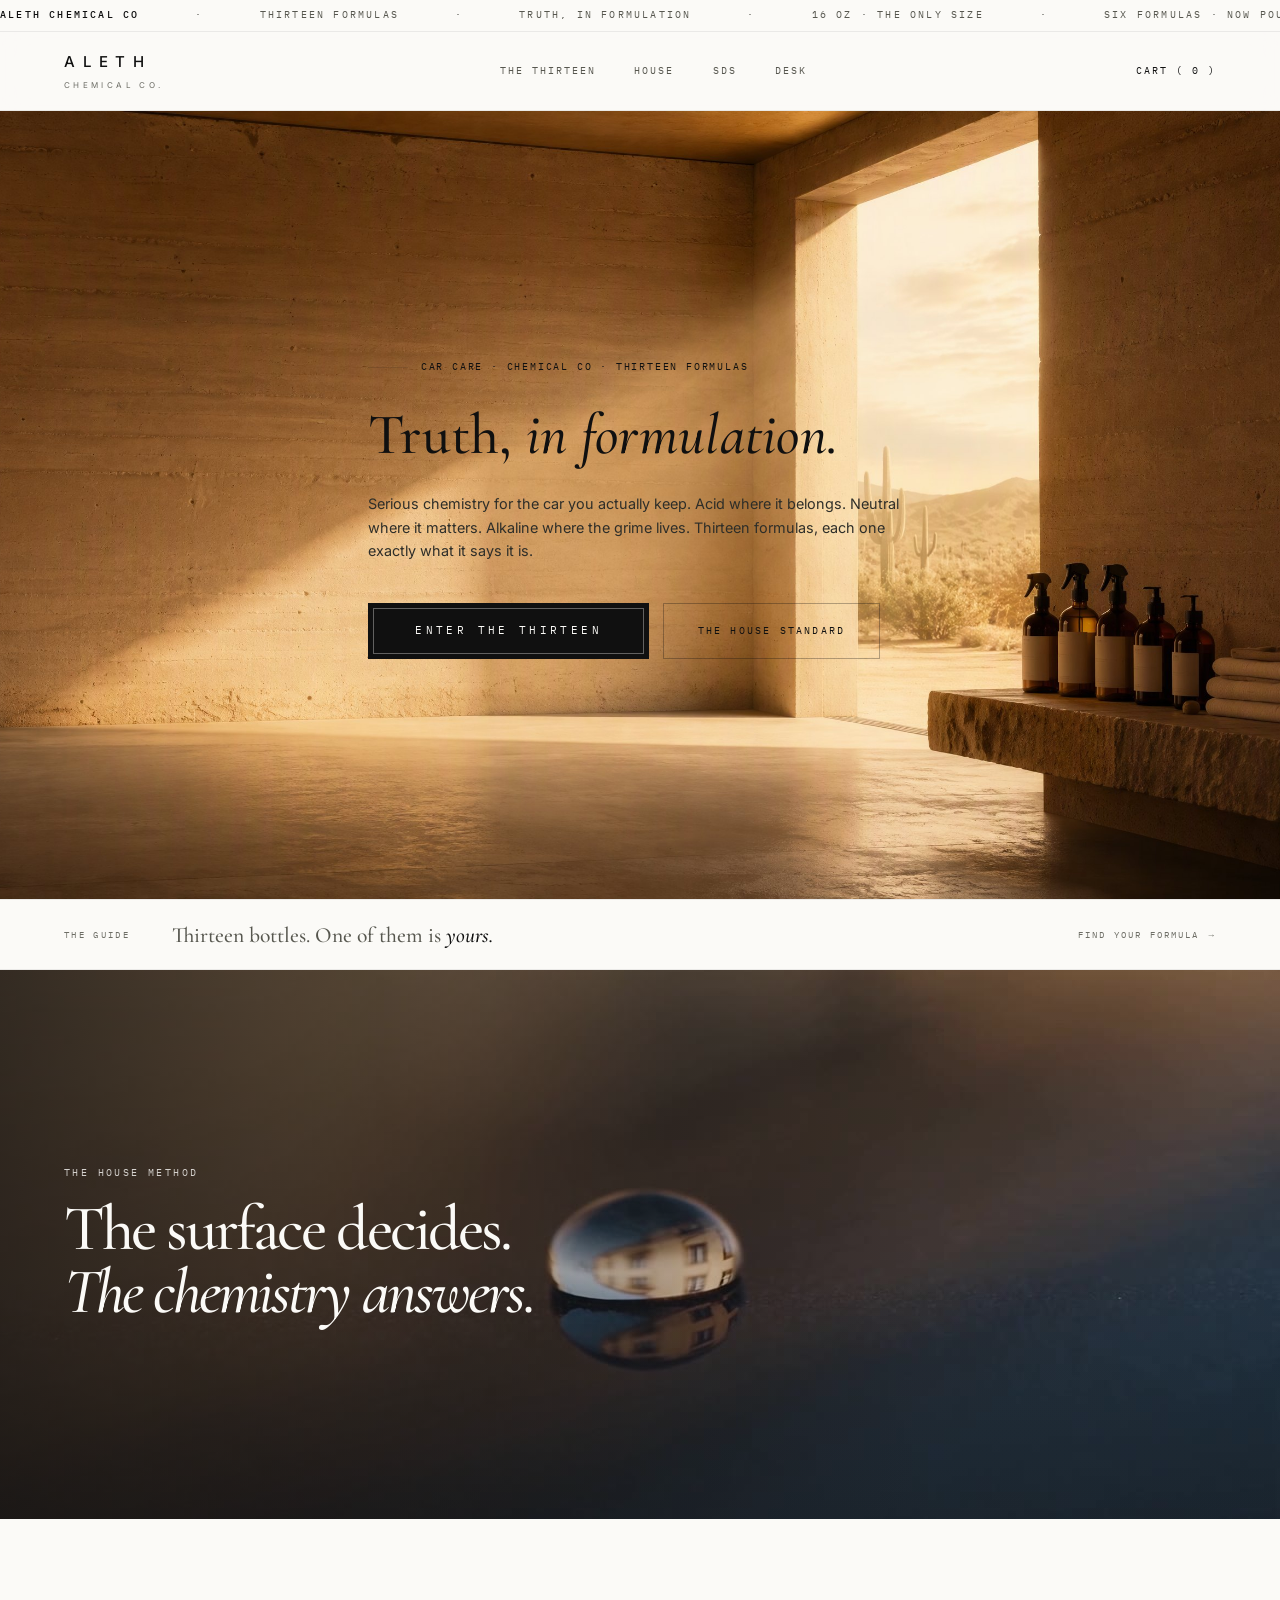
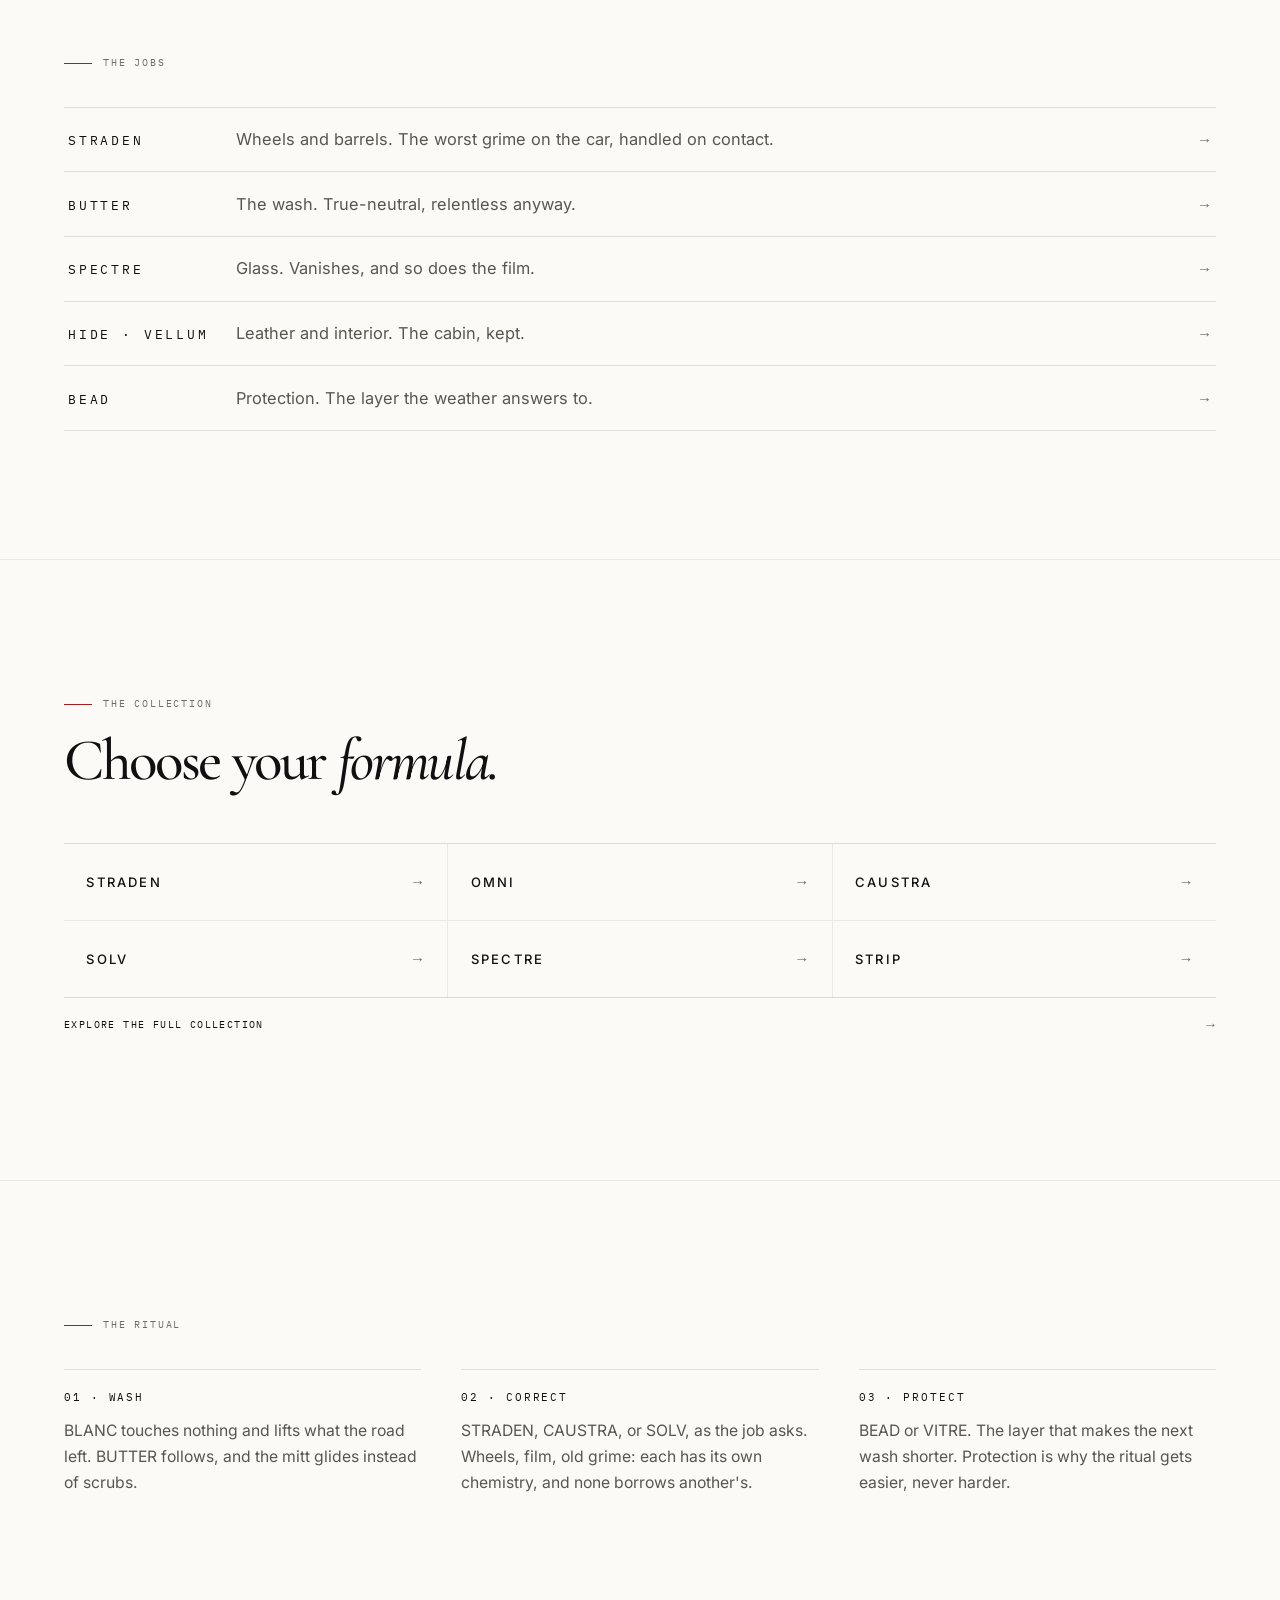
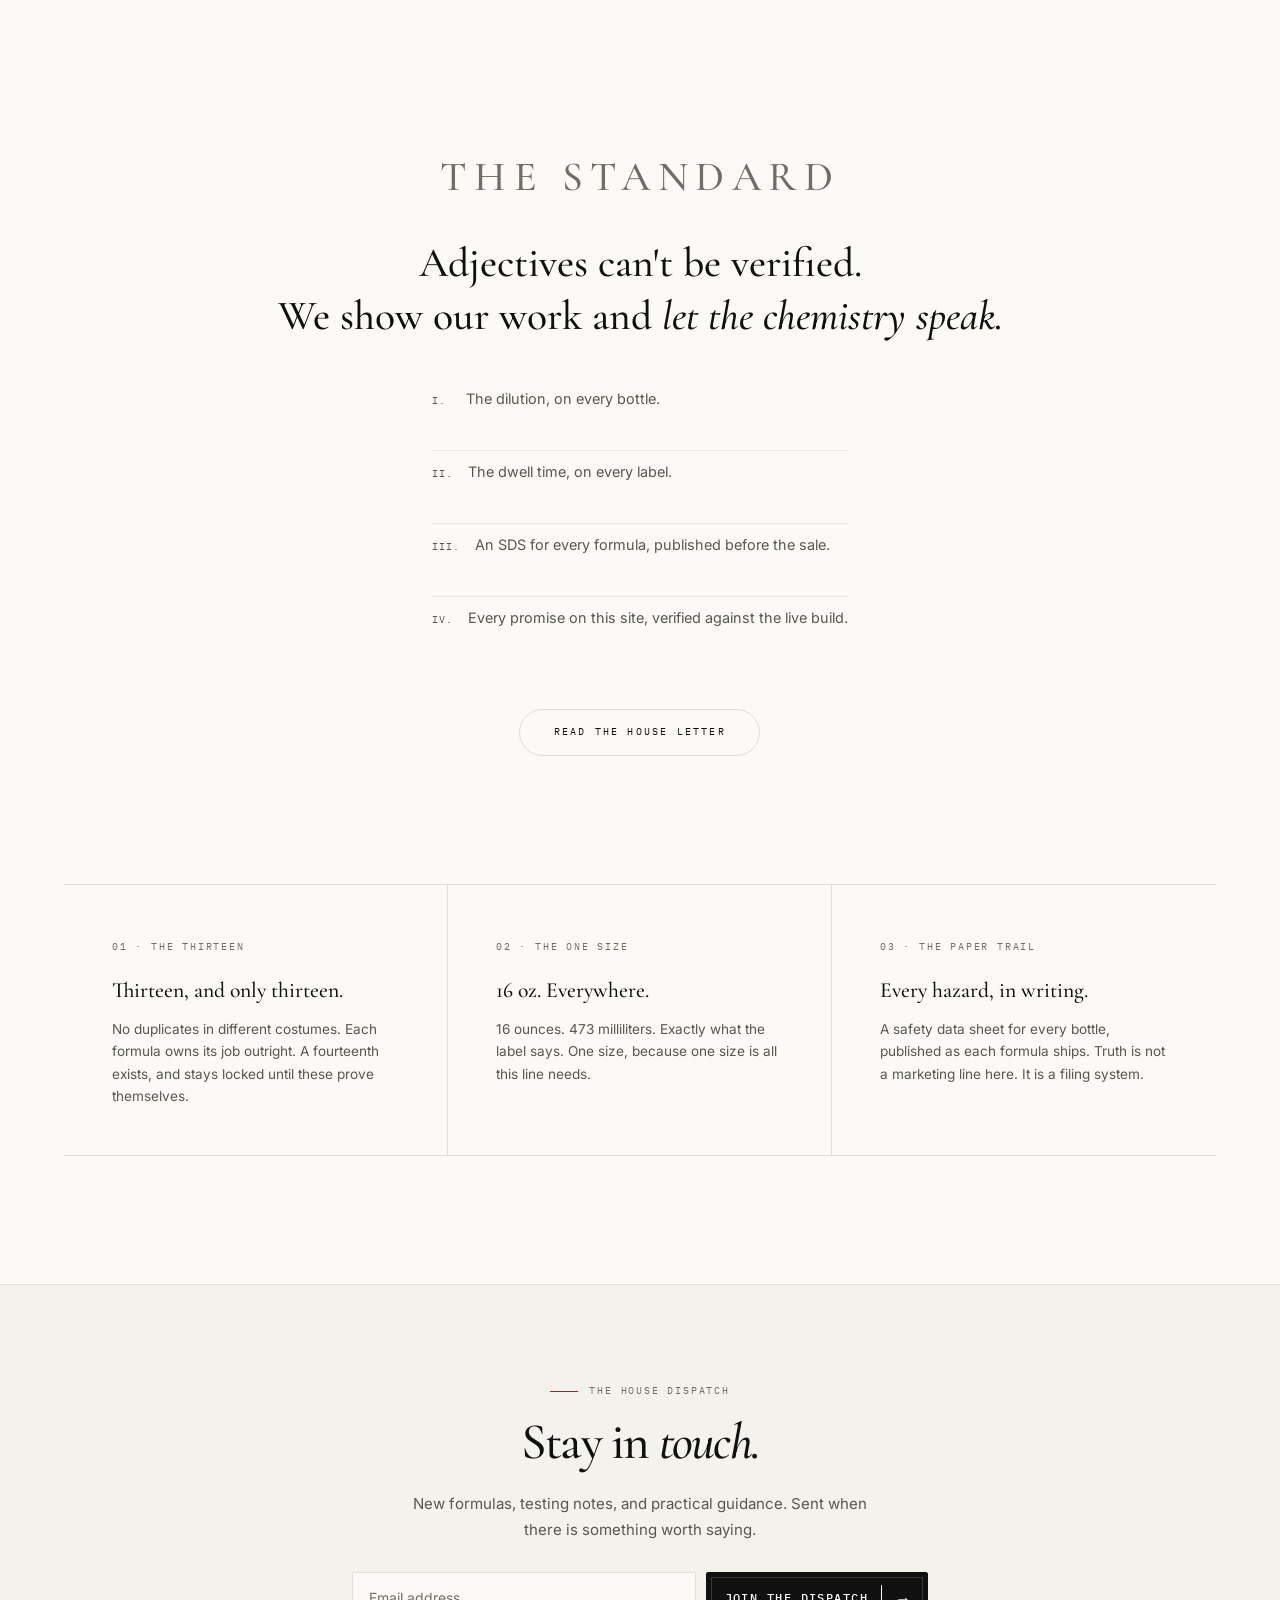
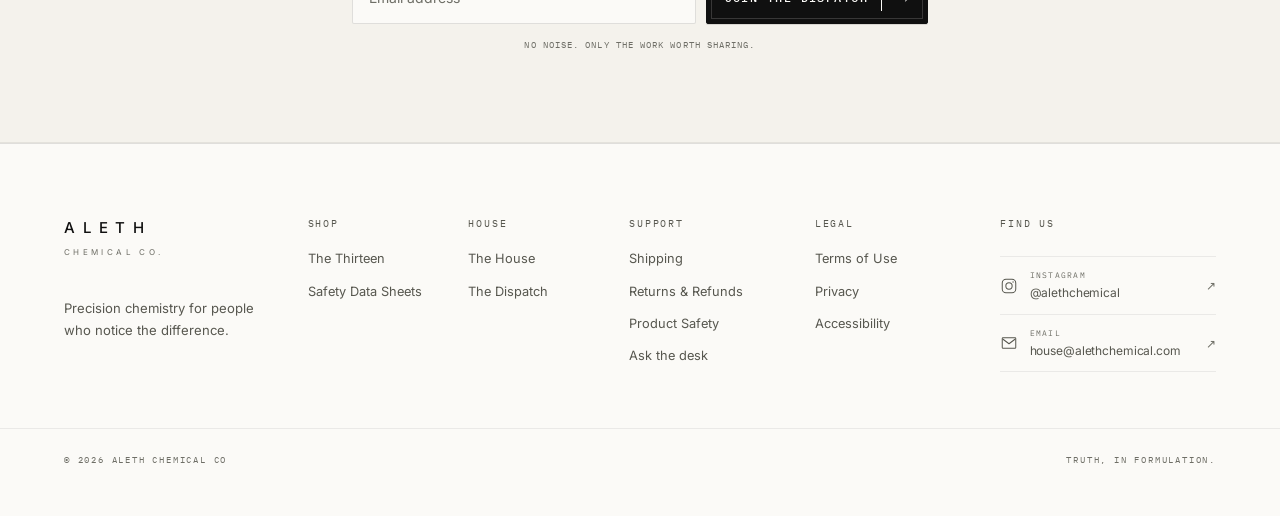
==== commit 20760339: "Nav: add Desk link to header" ====
--- a/index.html
+++ b/index.html
@@ -35,6 +35,7 @@
     <a class="nav-link" href="products.html">The Thirteen</a>
     <a class="nav-link" href="house.html">House</a>
     <a class="nav-link" href="sds.html">SDS</a>
+    <a class="nav-link" href="desk.html">Desk</a>
   </nav>
   <a class="cart-link" href="#">Cart (<span id="cartBadge">0</span>)</a>
 </header>
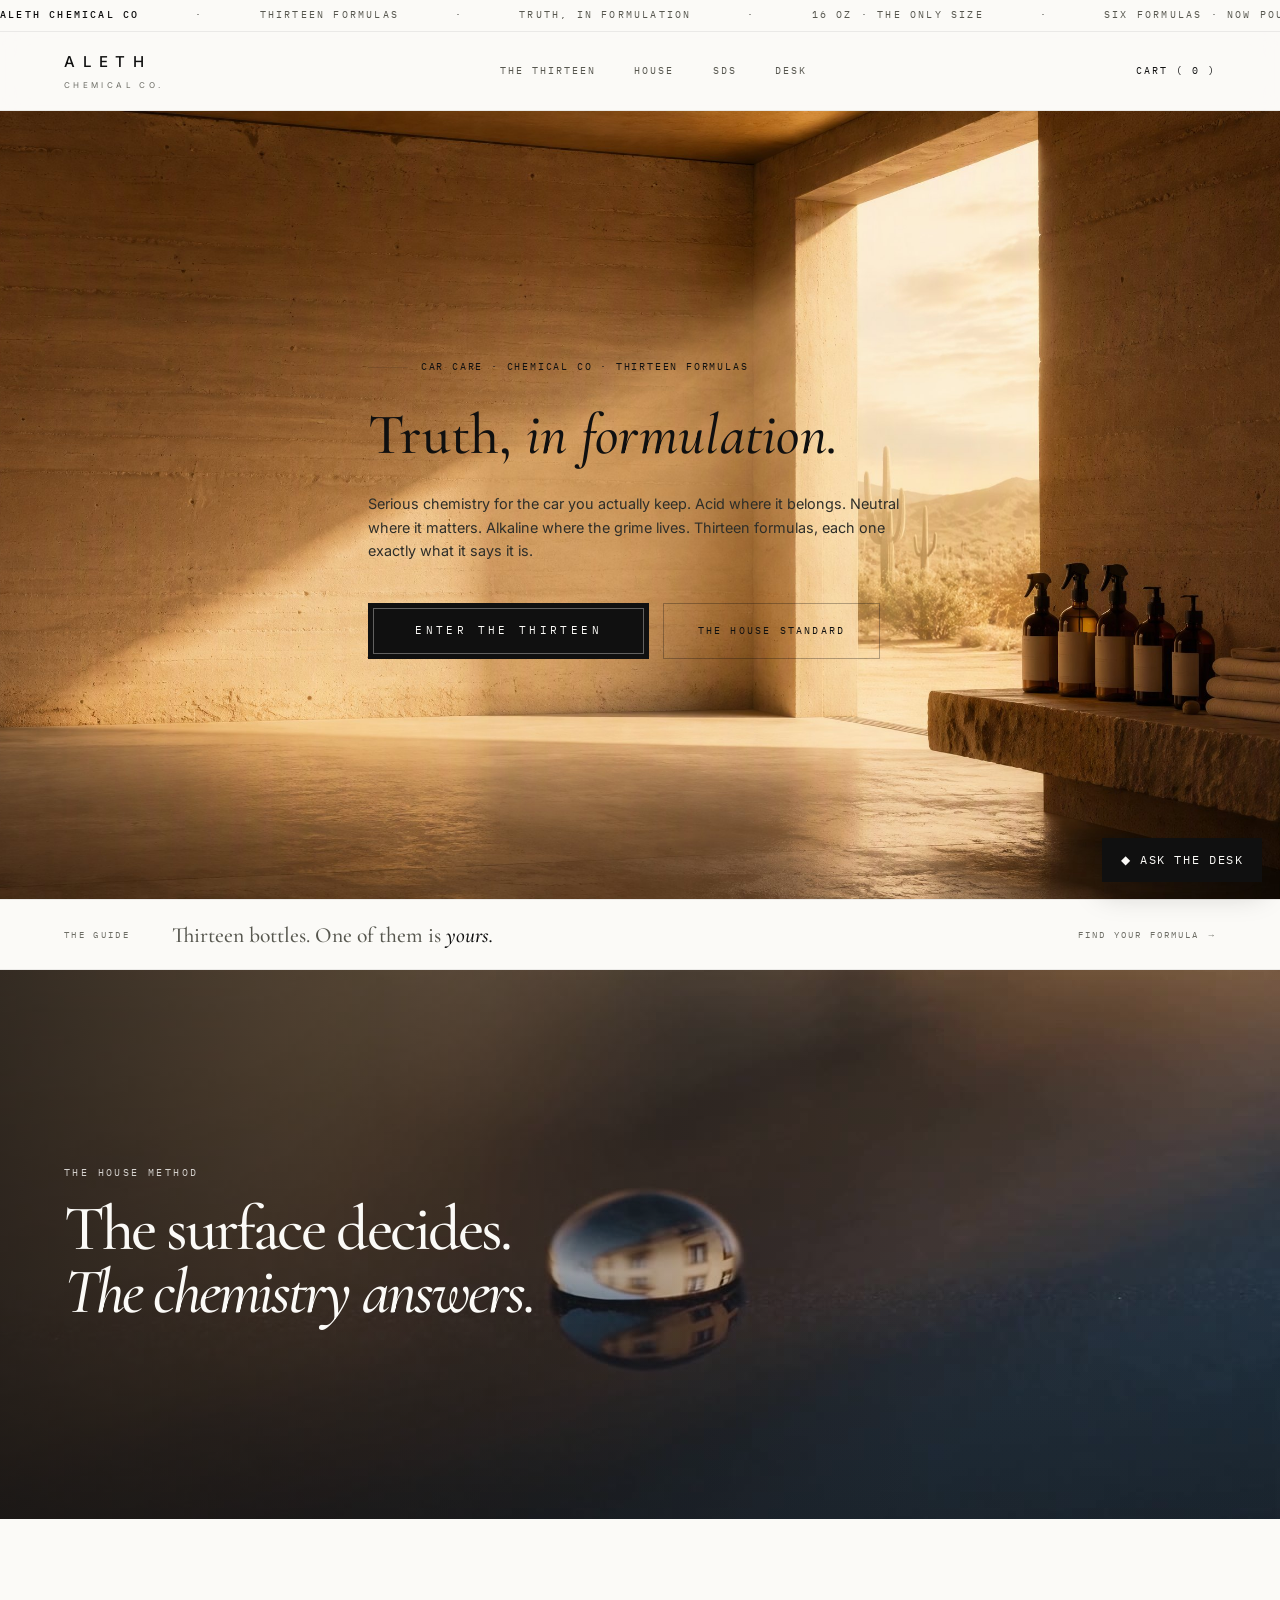
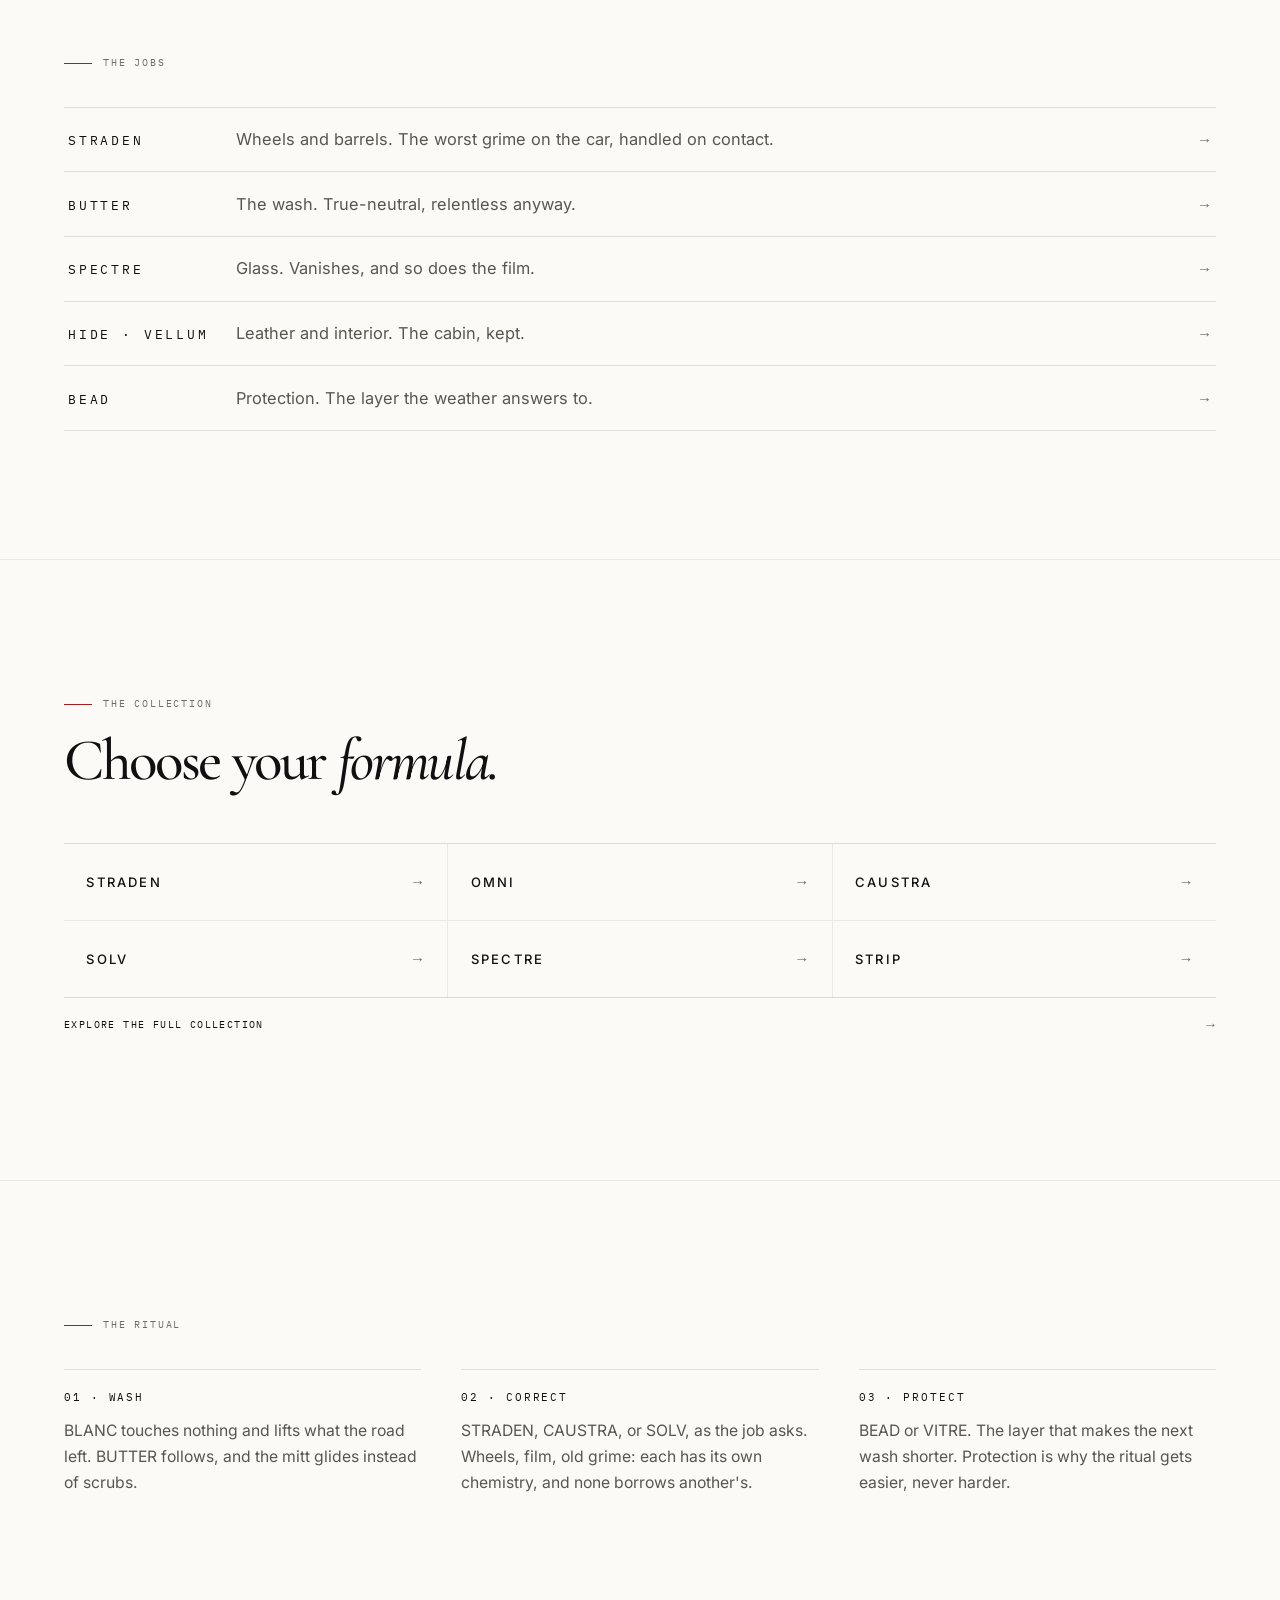
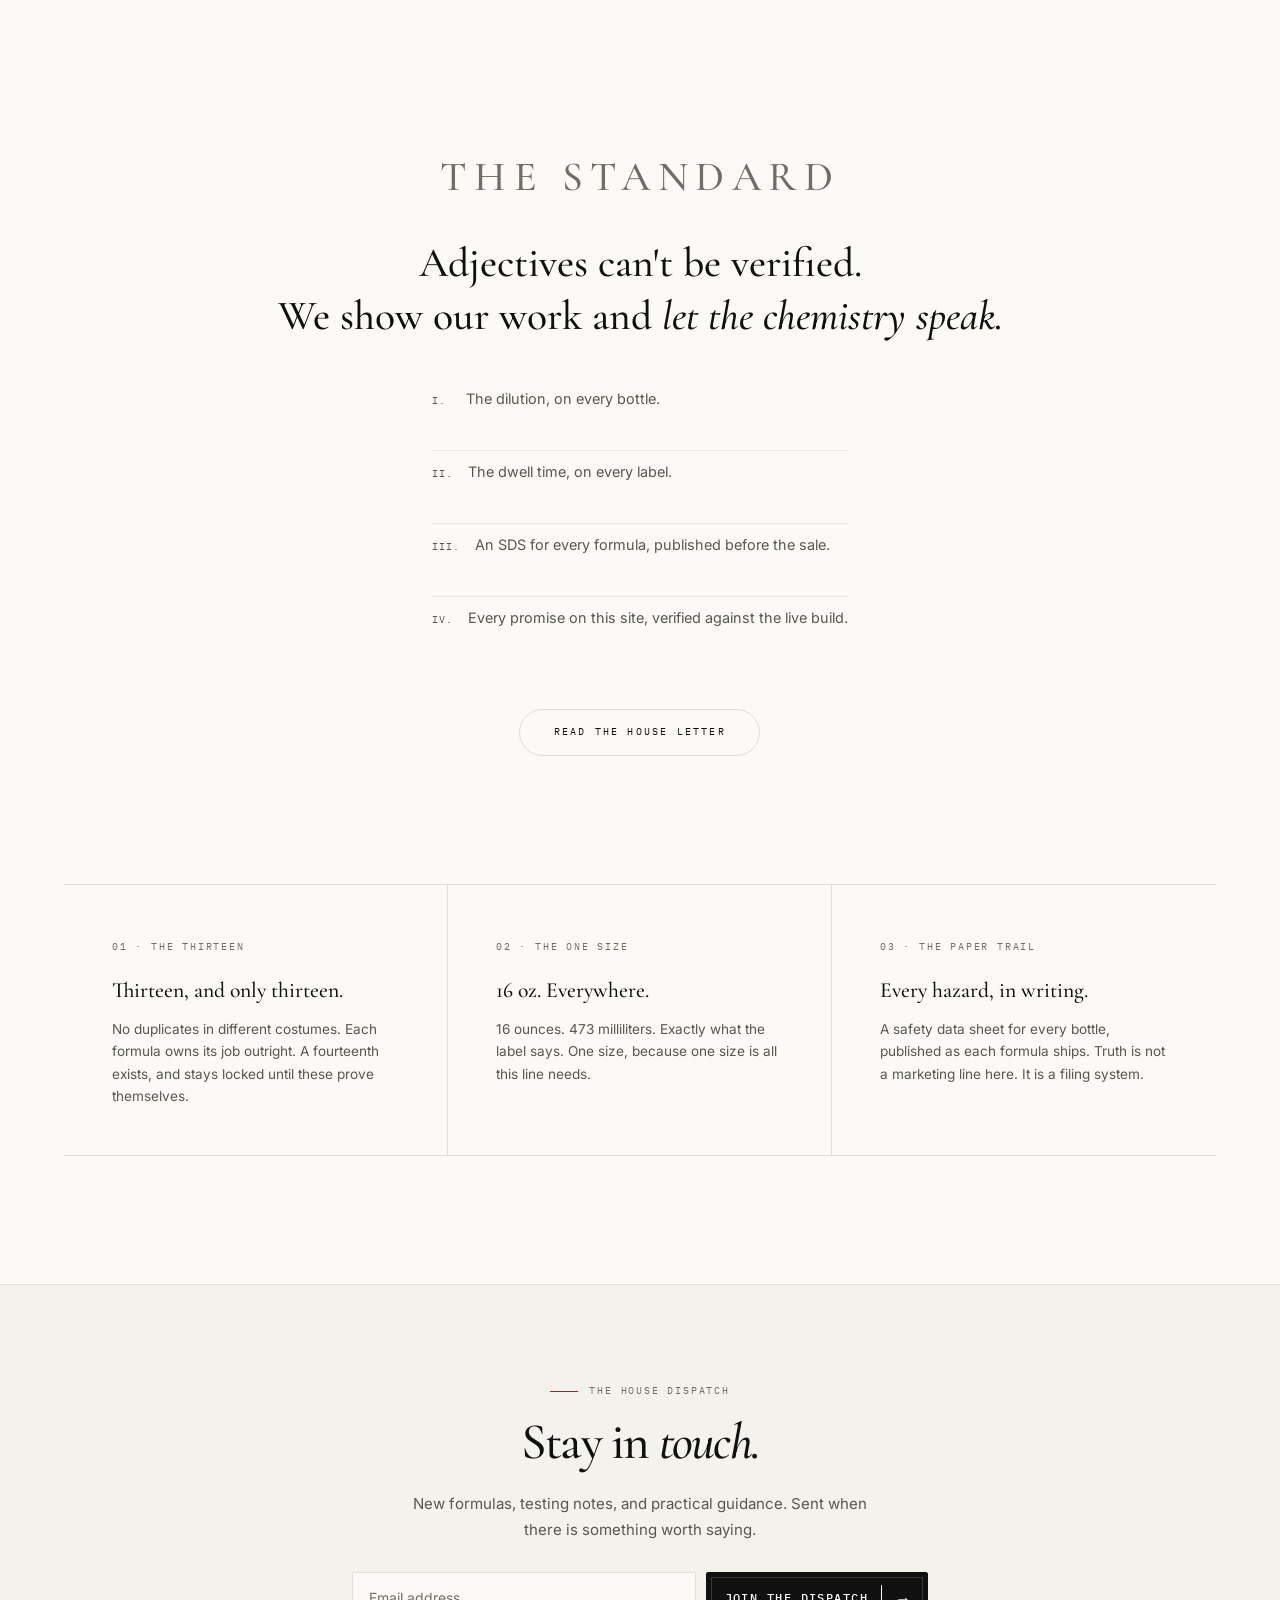
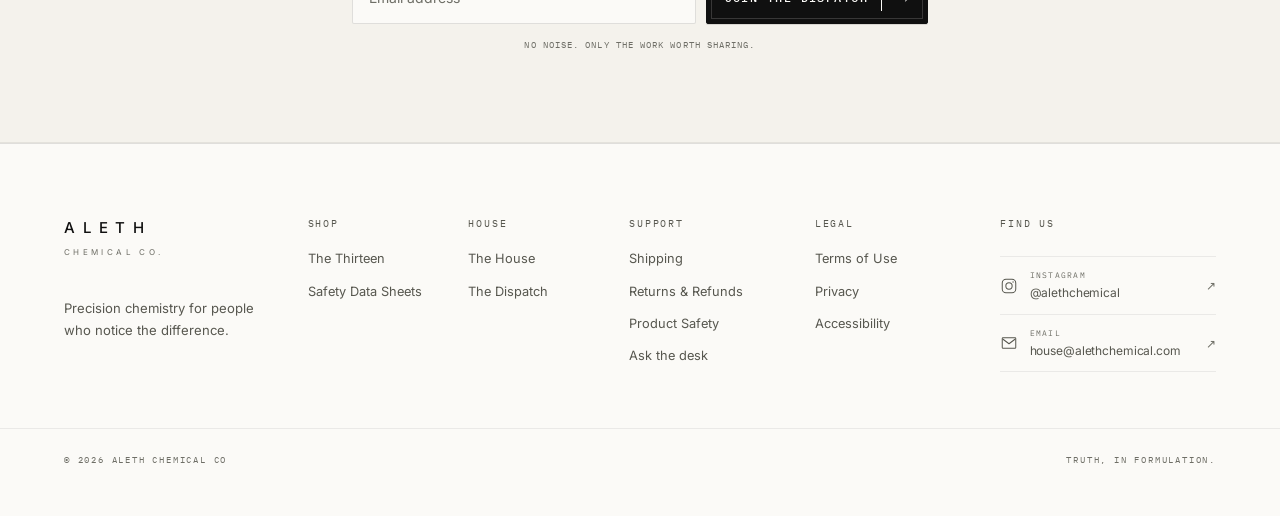
==== commit 2bff173f: "Desk: floating 'Ask the desk' widget on all pages" ====
--- a/index.html
+++ b/index.html
@@ -376,5 +376,6 @@
 })();
 
 </script>
+<script src="desk-widget.js" defer></script>
 </body>
 </html>
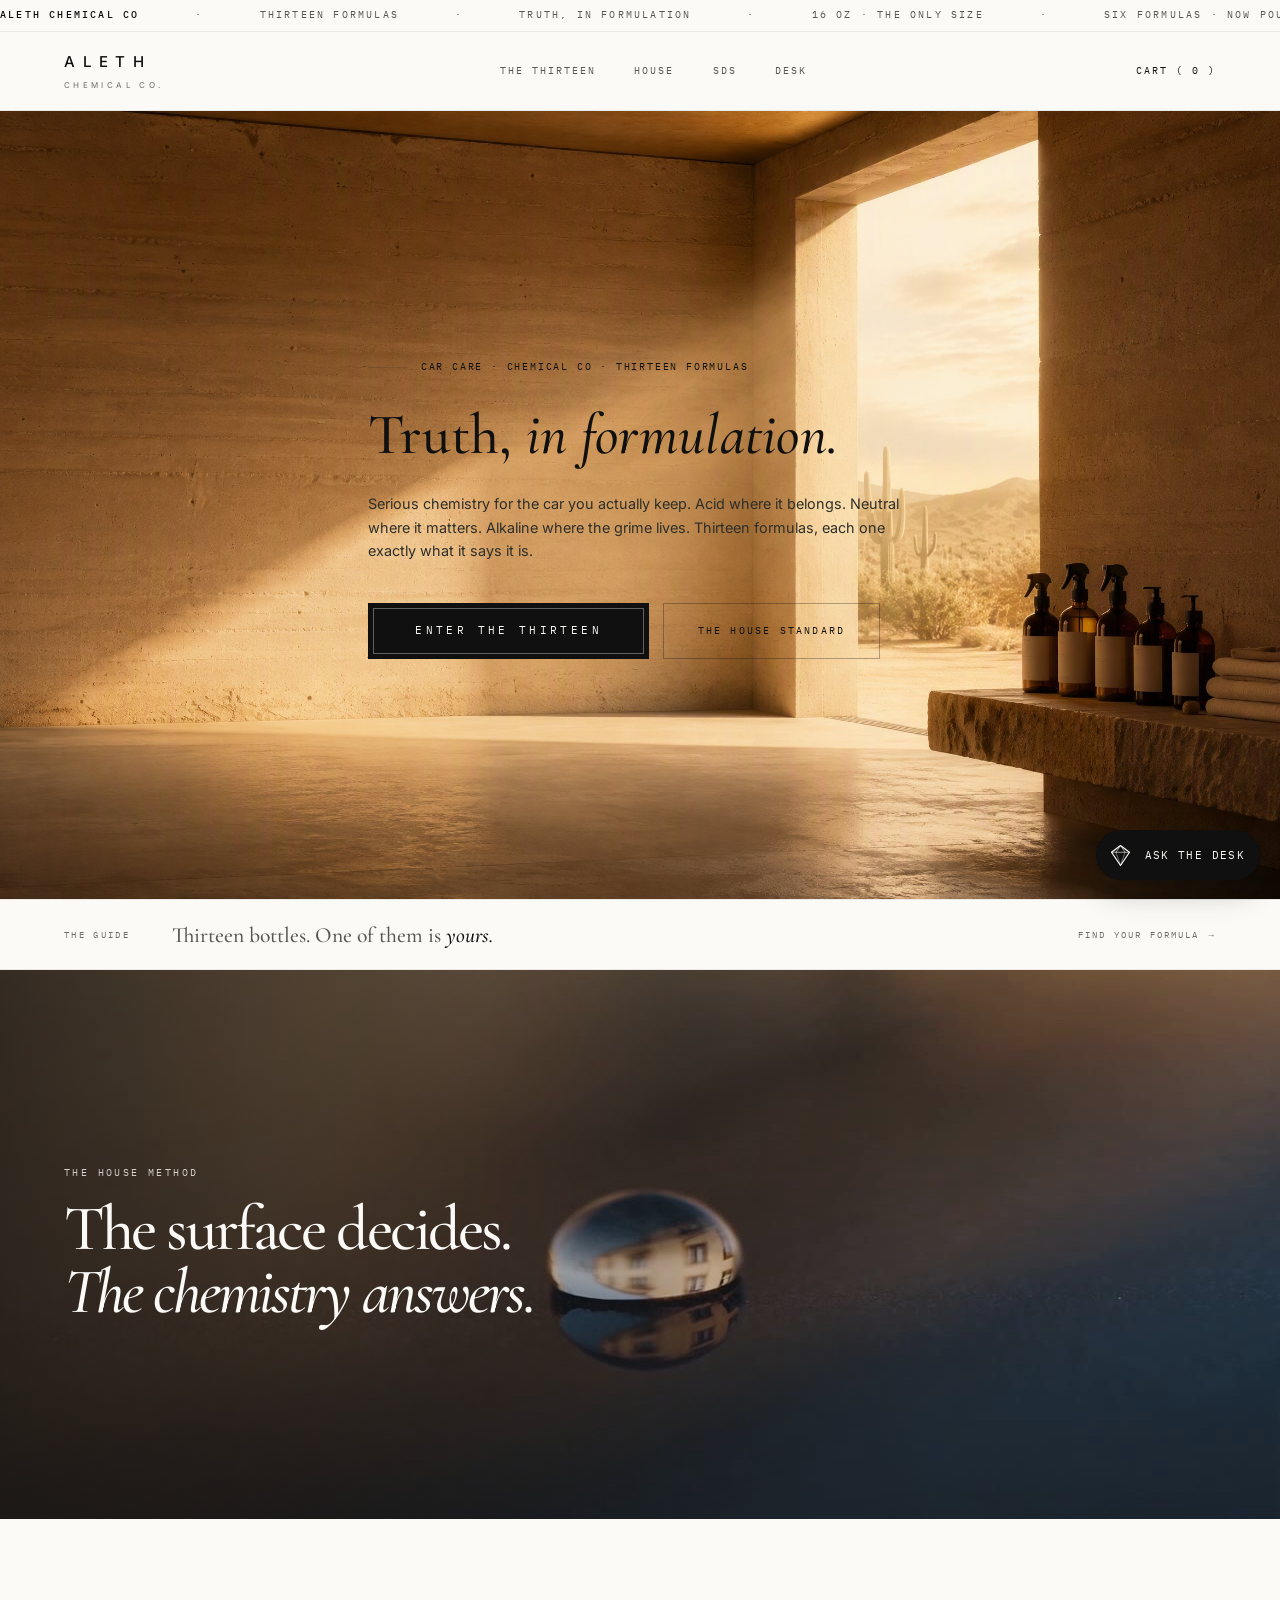
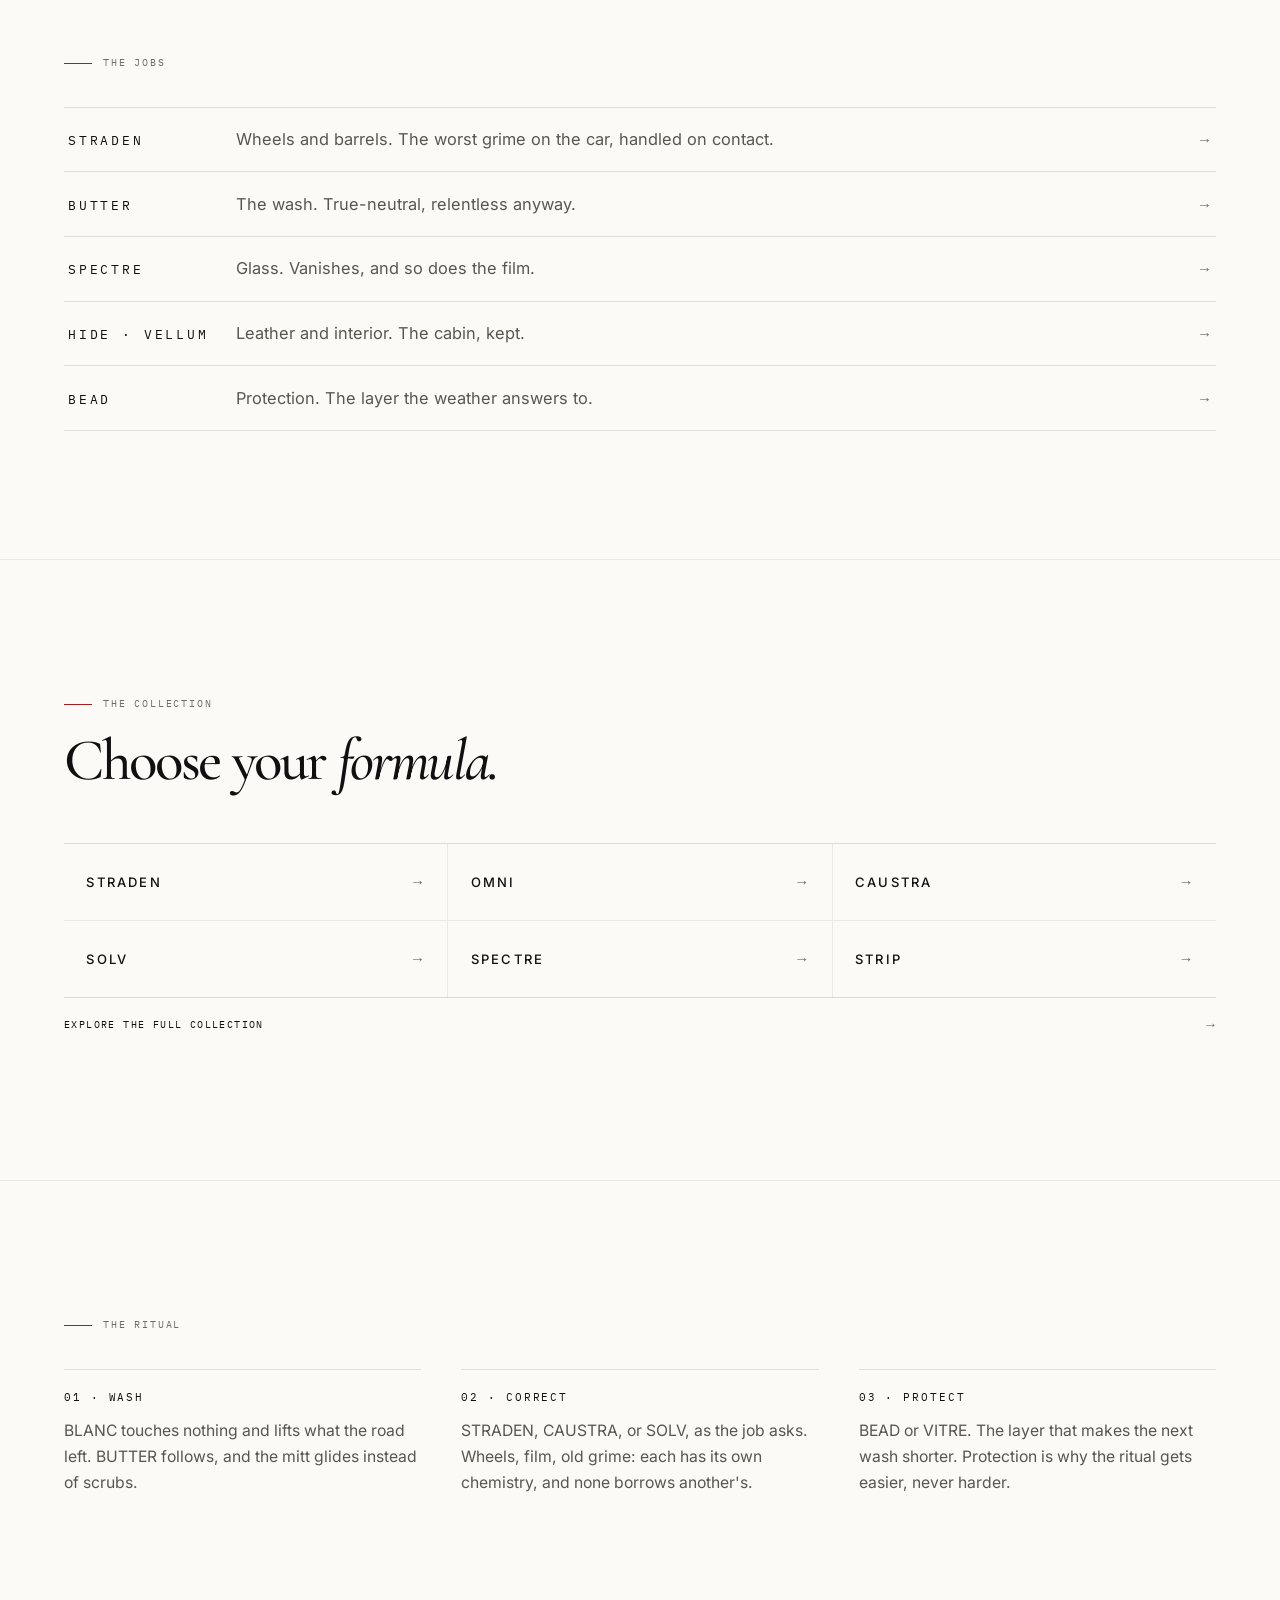
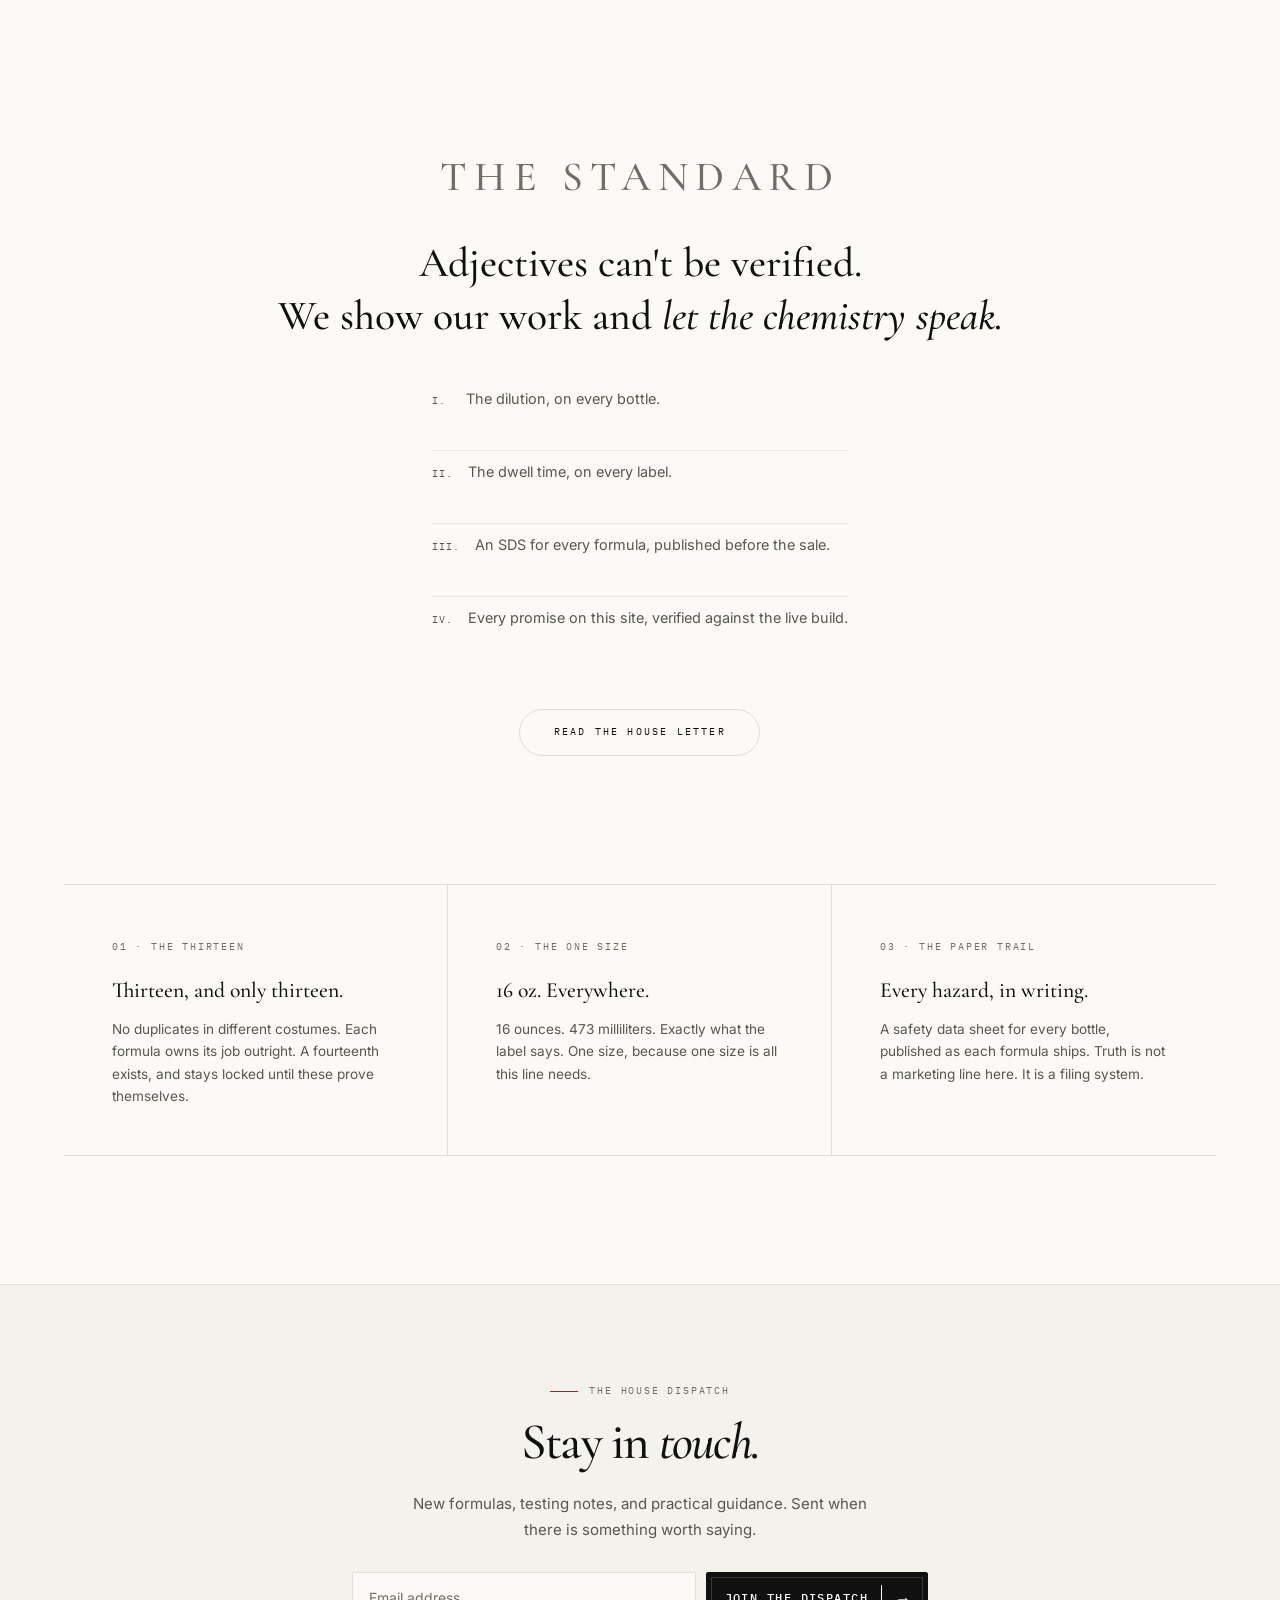
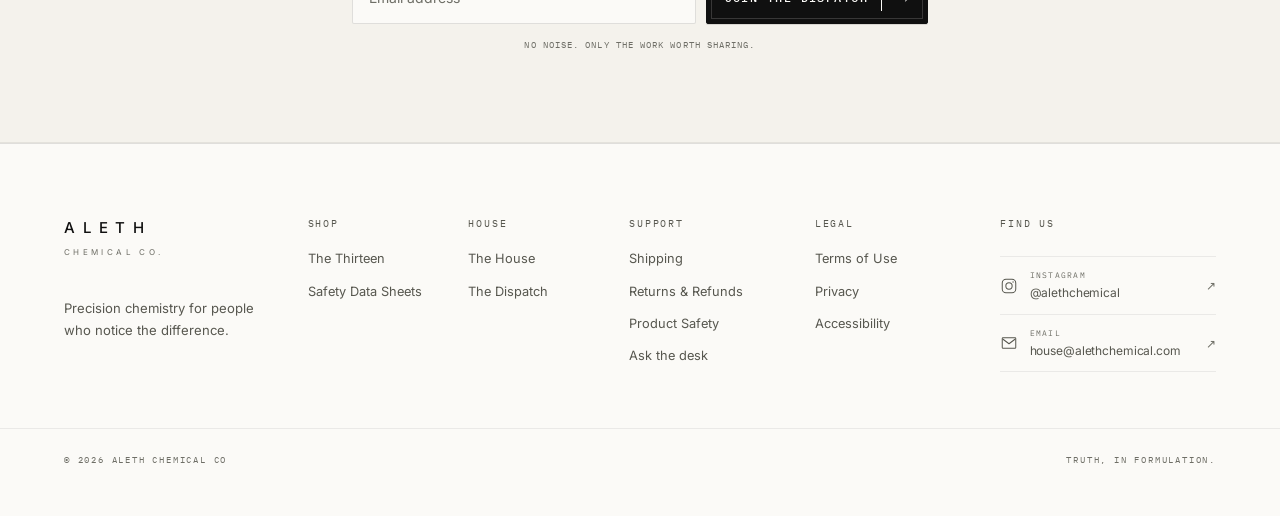
==== commit f968a483: "Desk widget: cache-busted script include" ====
--- a/index.html
+++ b/index.html
@@ -376,6 +376,6 @@
 })();
 
 </script>
-<script src="desk-widget.js" defer></script>
+<script src="desk-widget.js?v=2" defer></script>
 </body>
 </html>
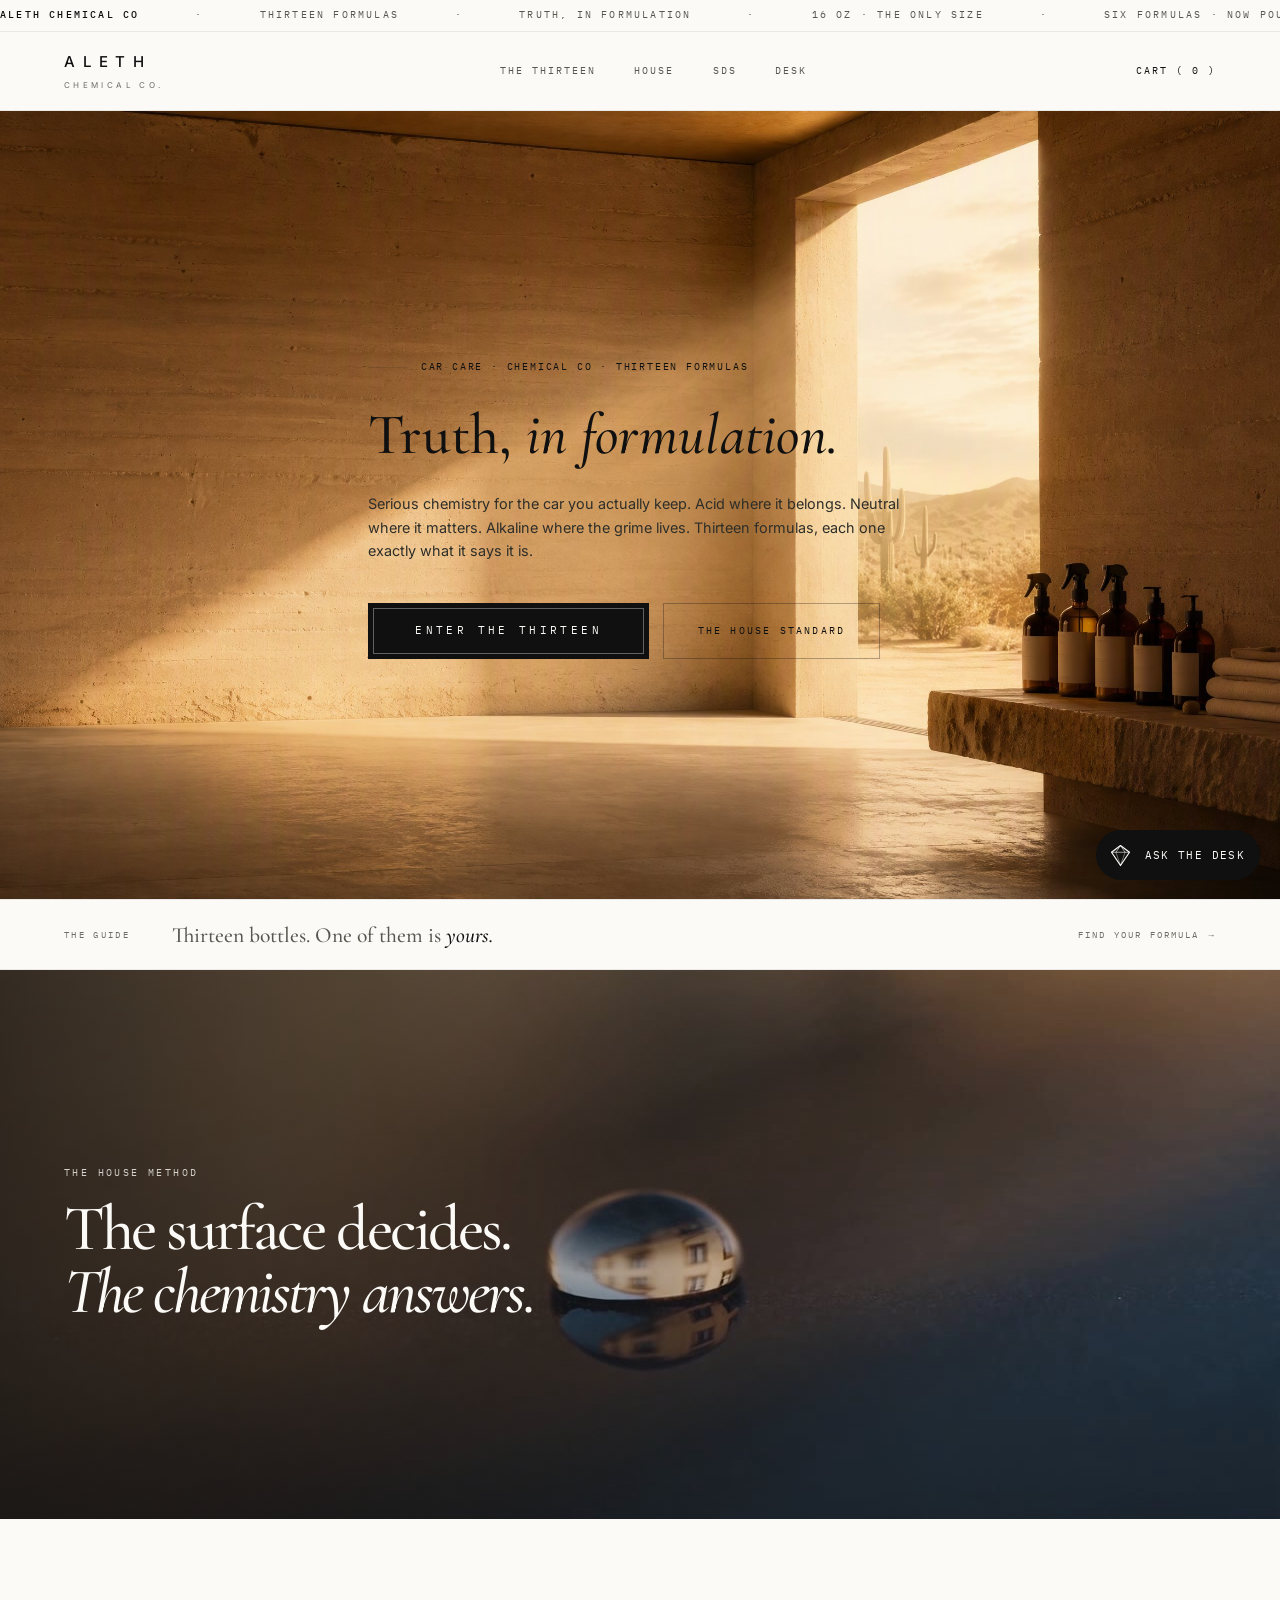
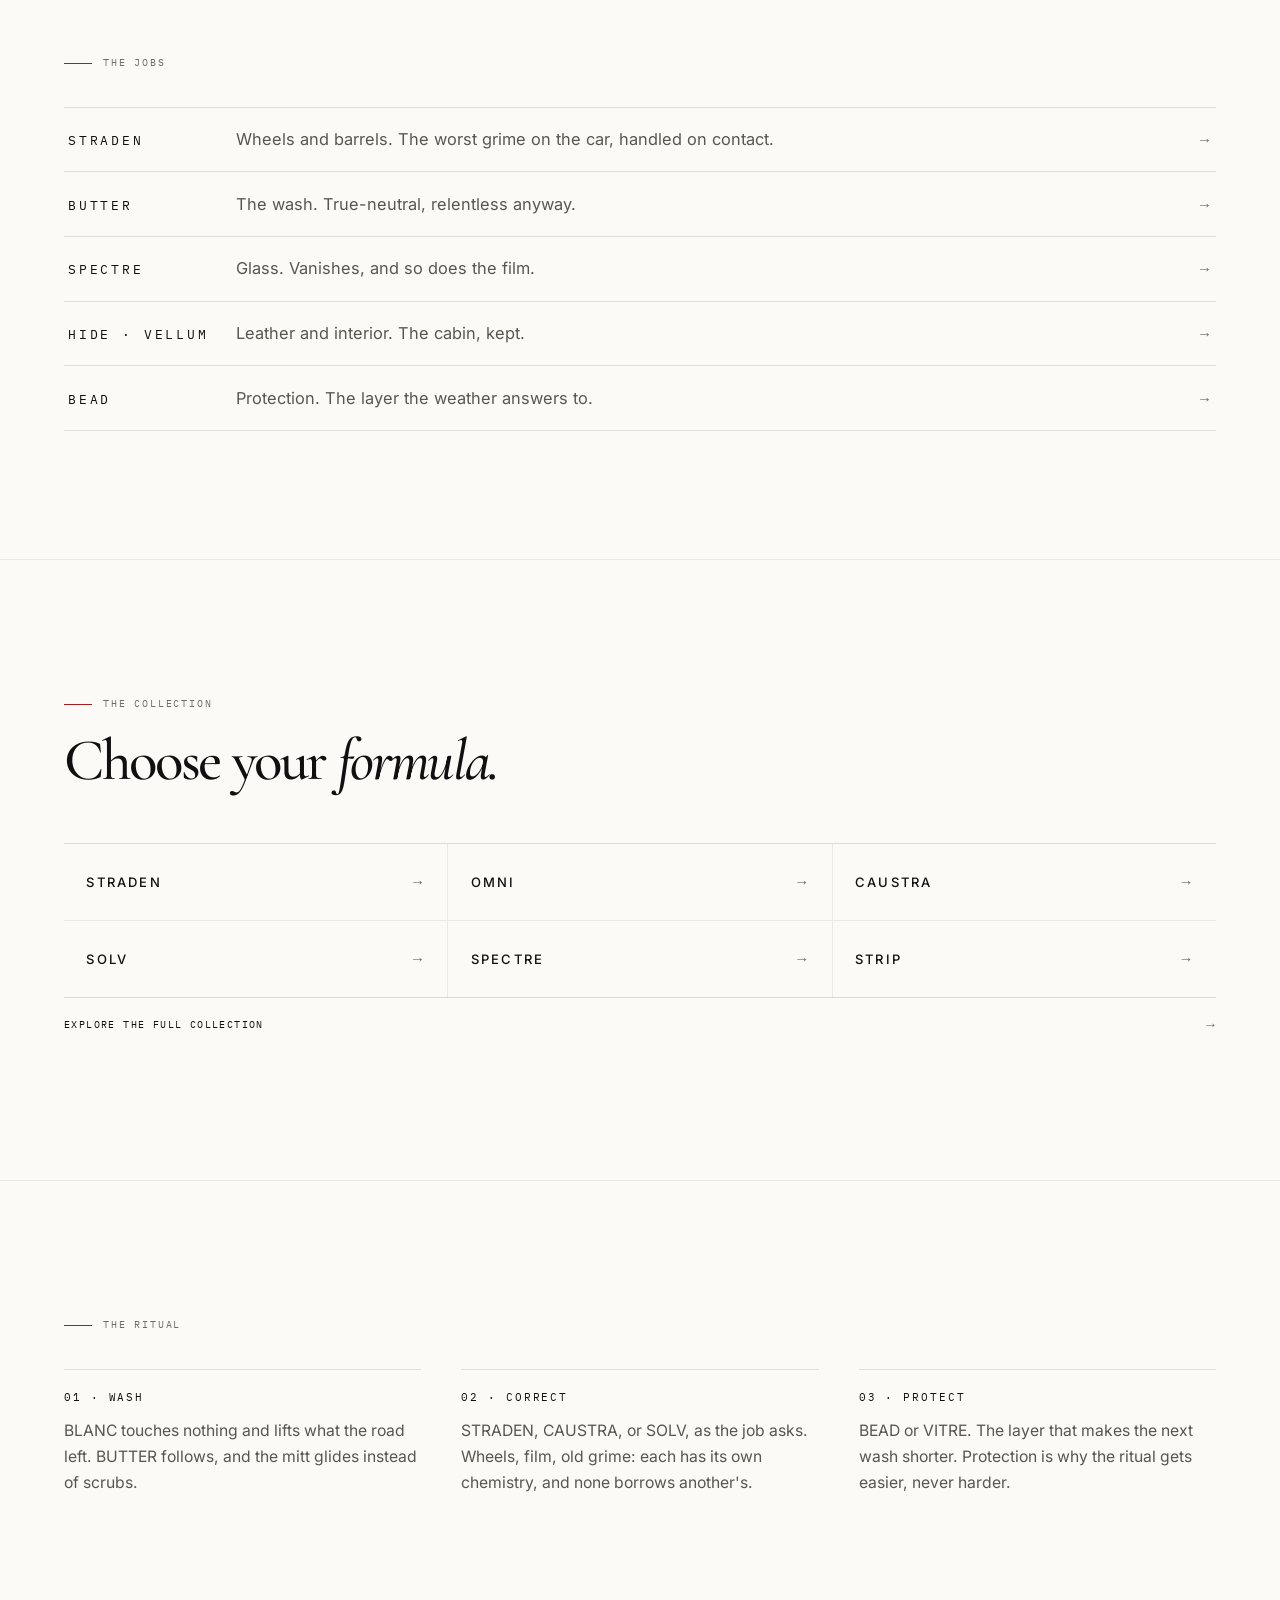
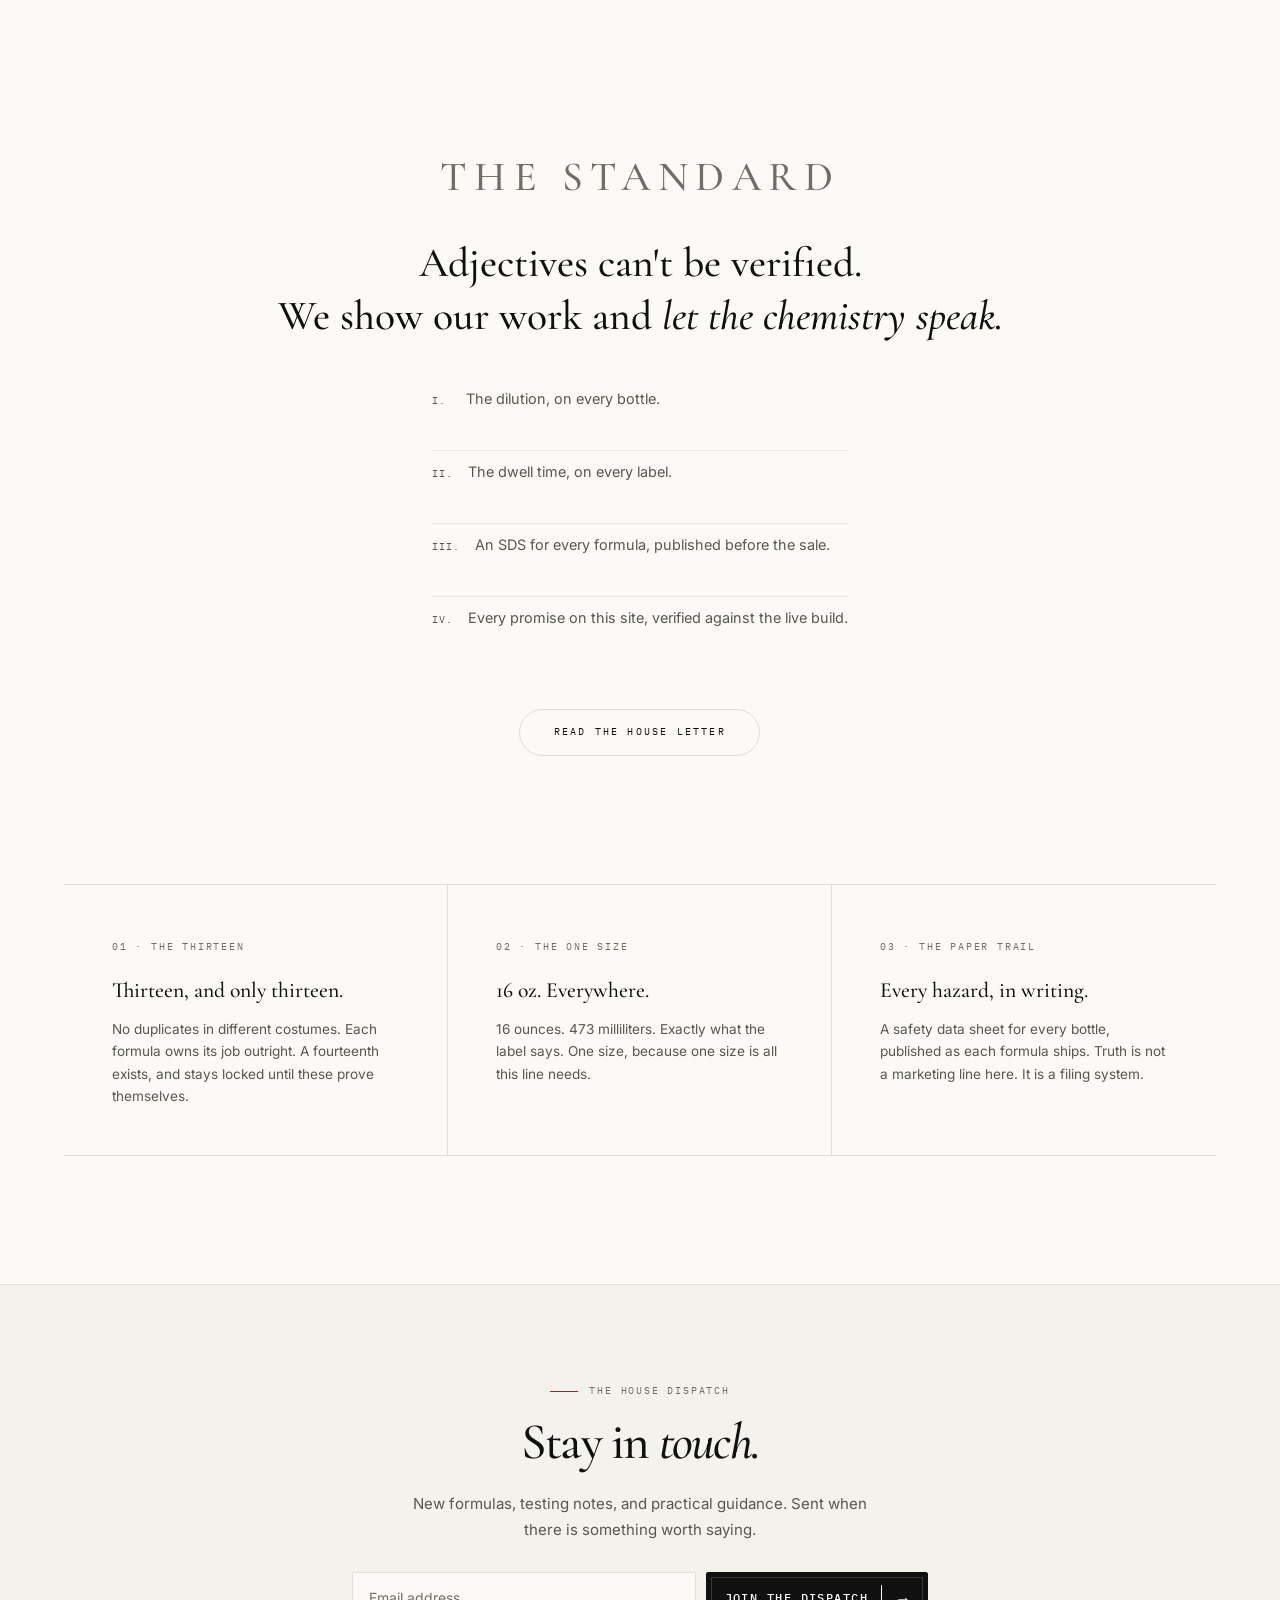
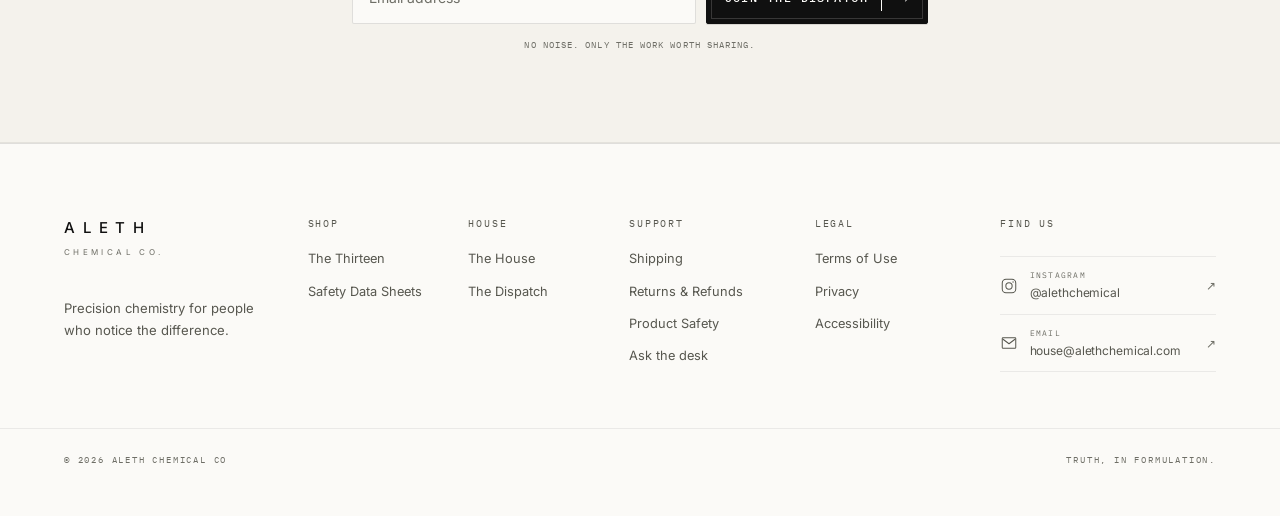
==== commit 9032d3c5: "Desk widget: cache v3" ====
--- a/index.html
+++ b/index.html
@@ -376,6 +376,6 @@
 })();
 
 </script>
-<script src="desk-widget.js?v=2" defer></script>
+<script src="desk-widget.js?v=3" defer></script>
 </body>
 </html>
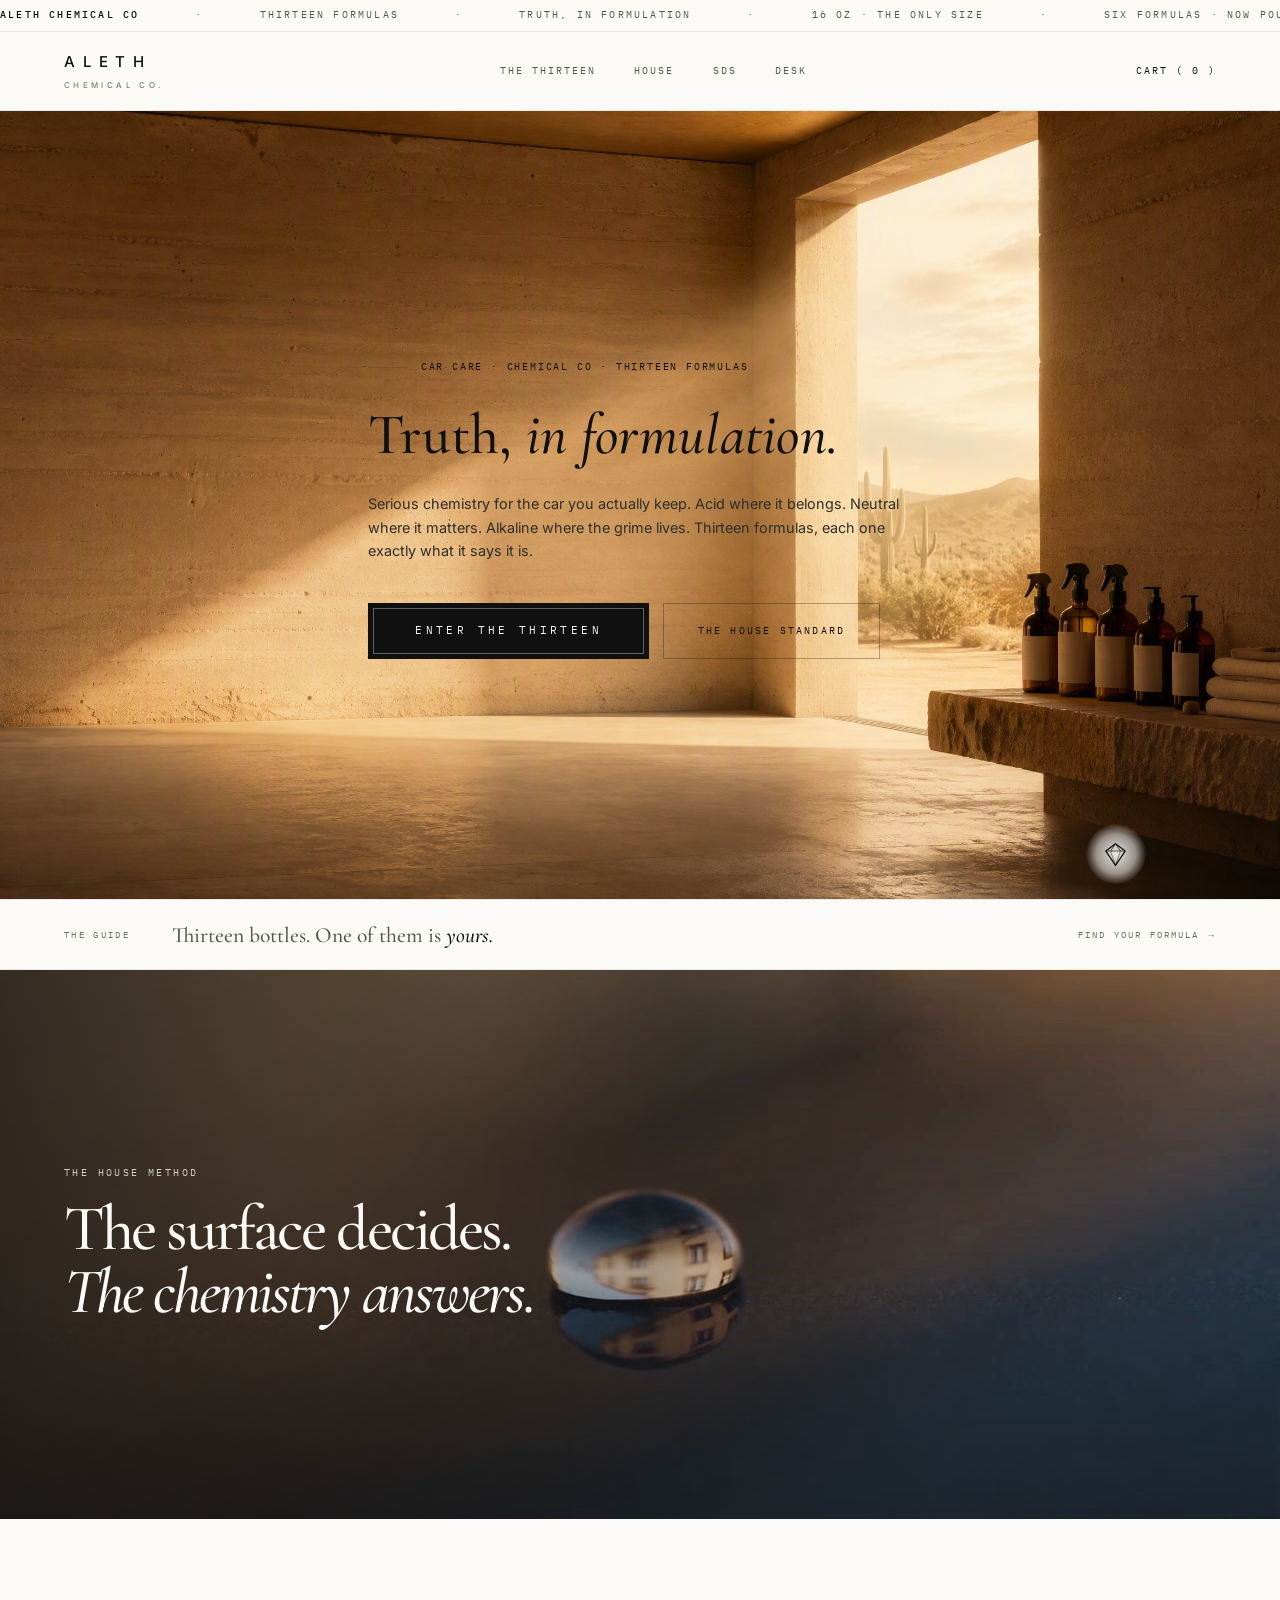
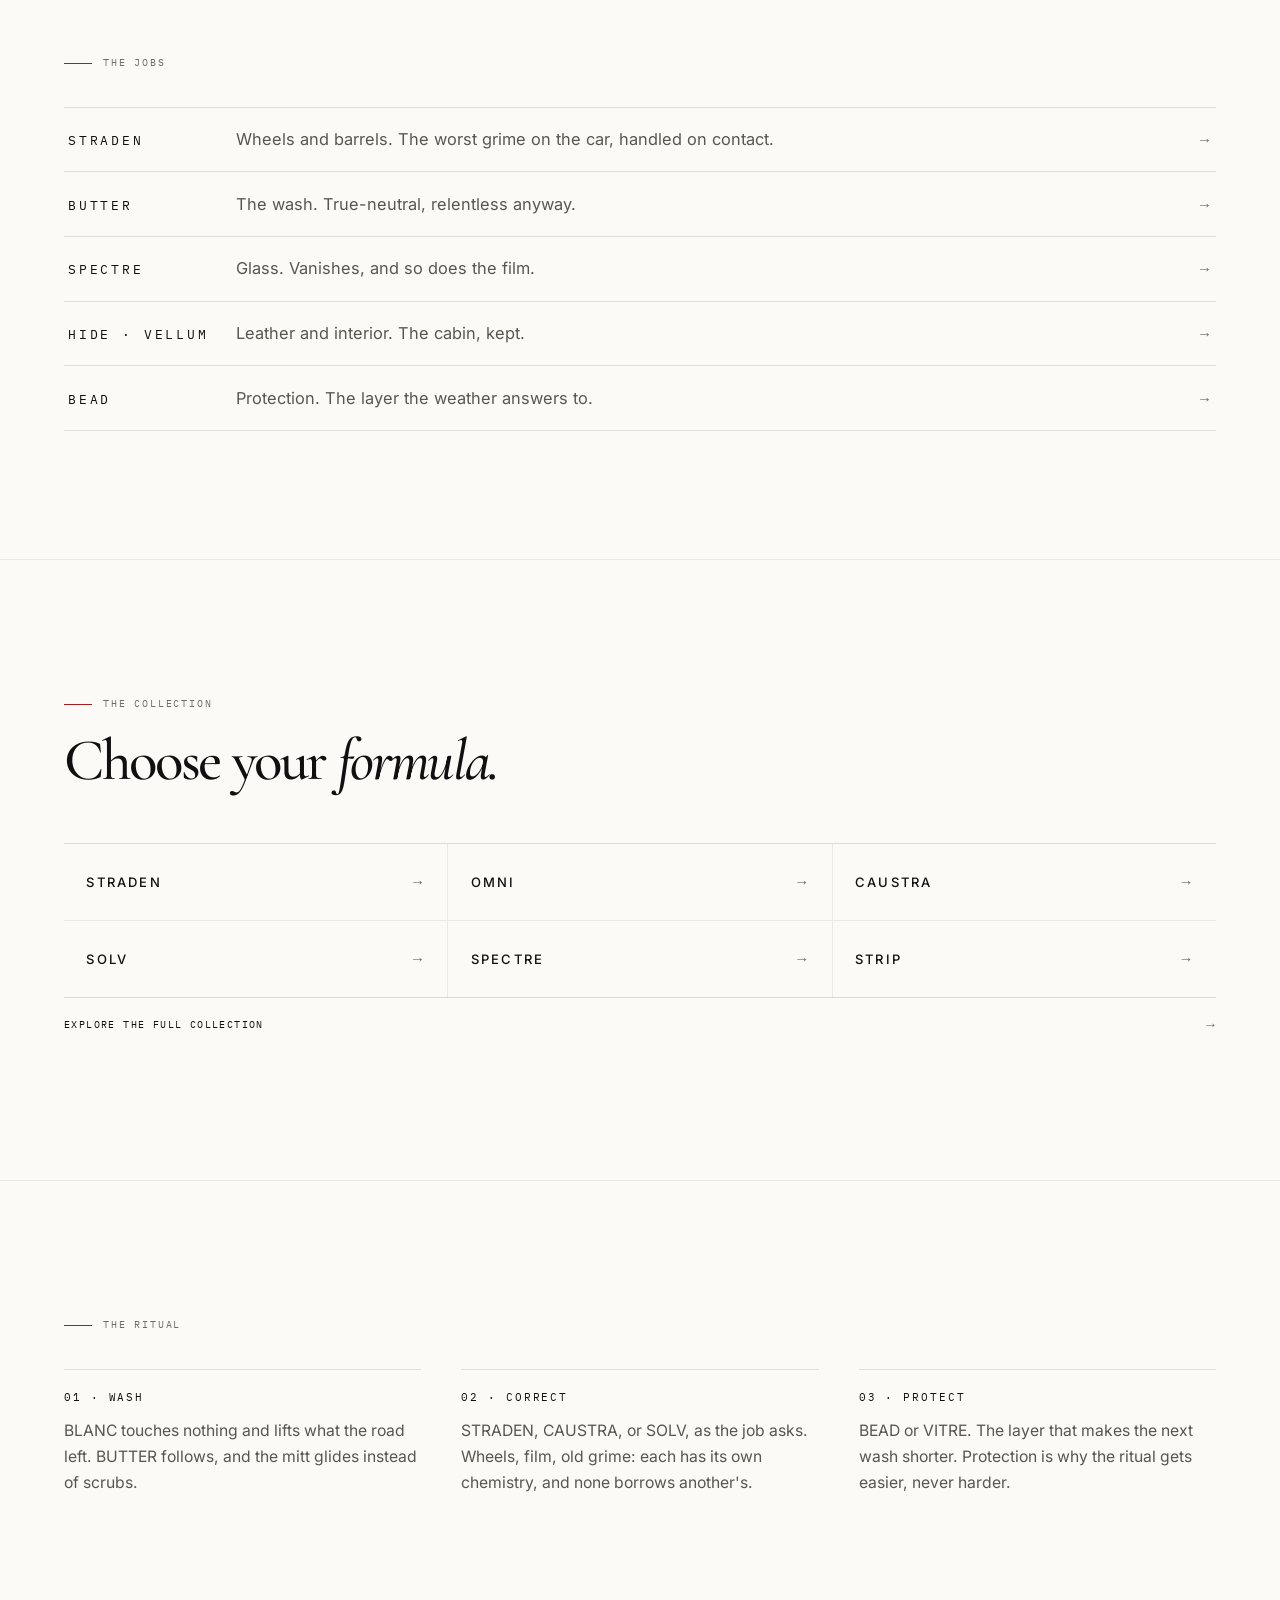
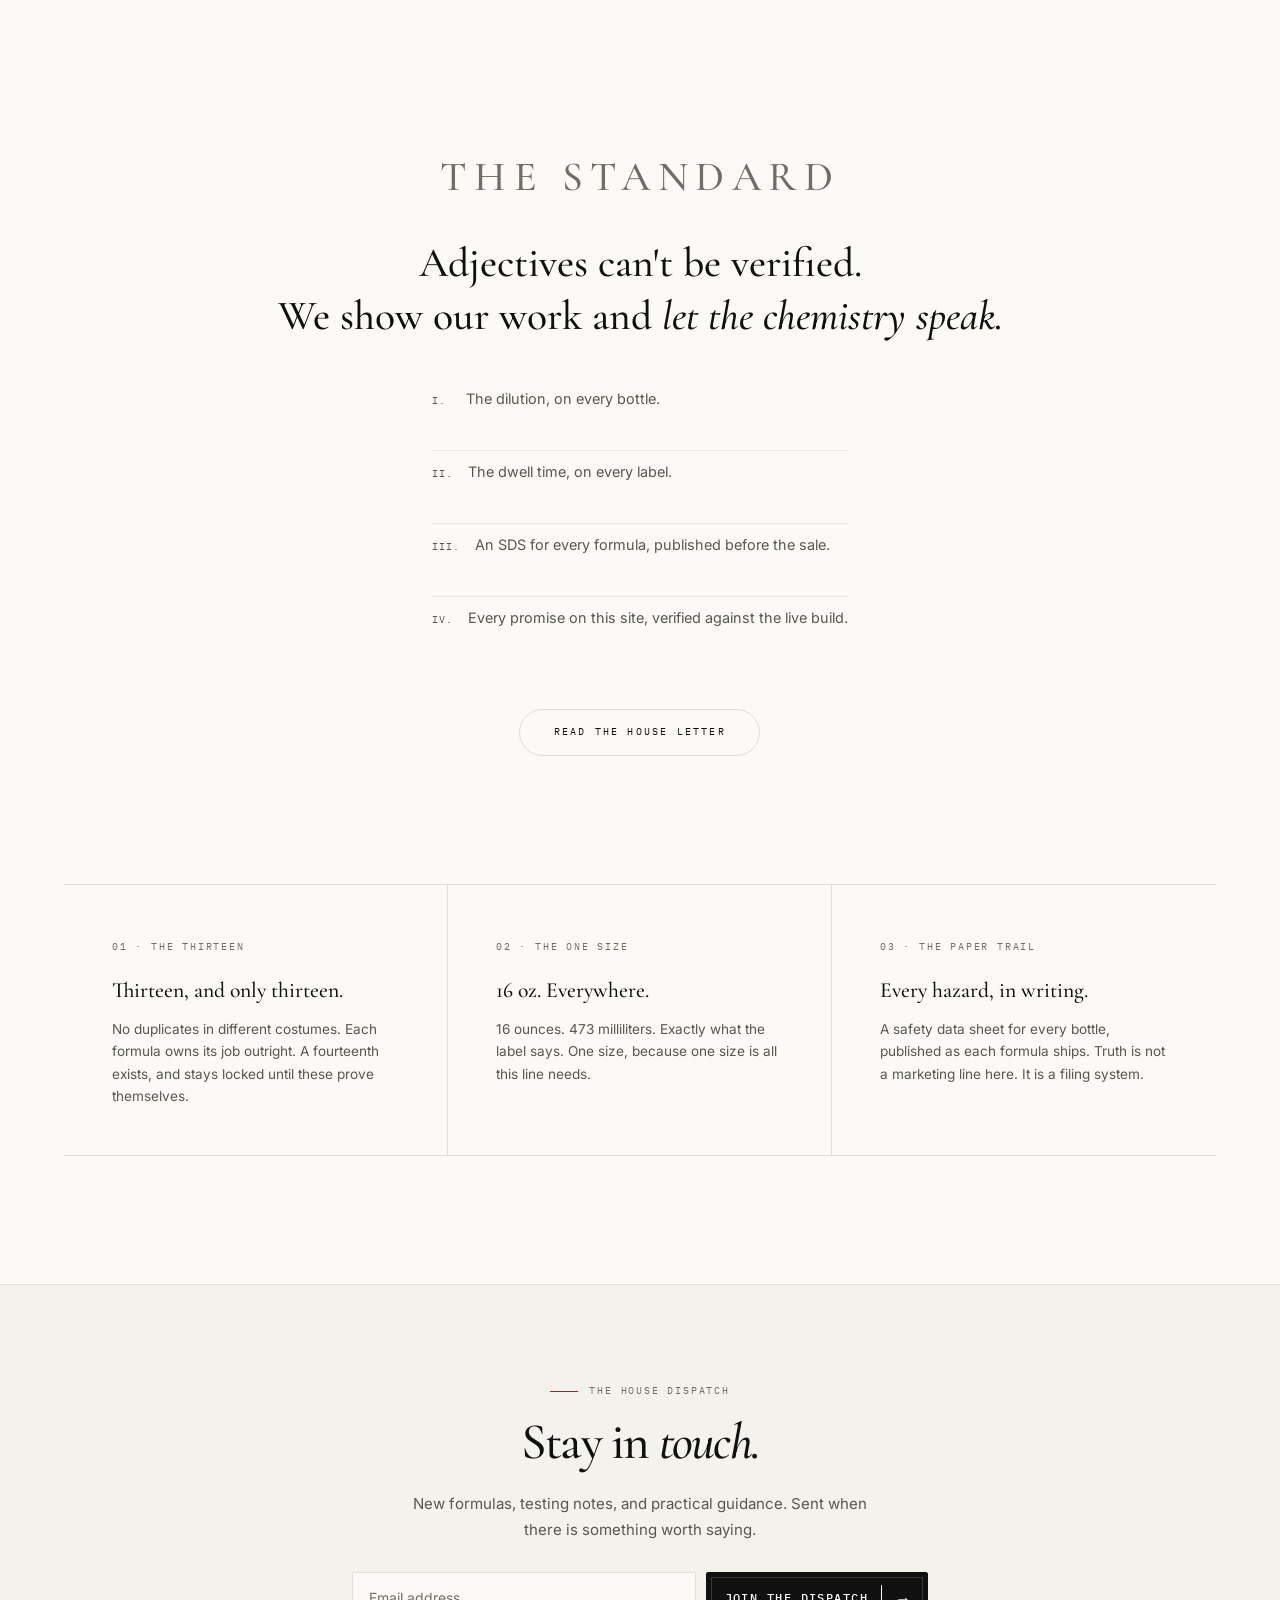
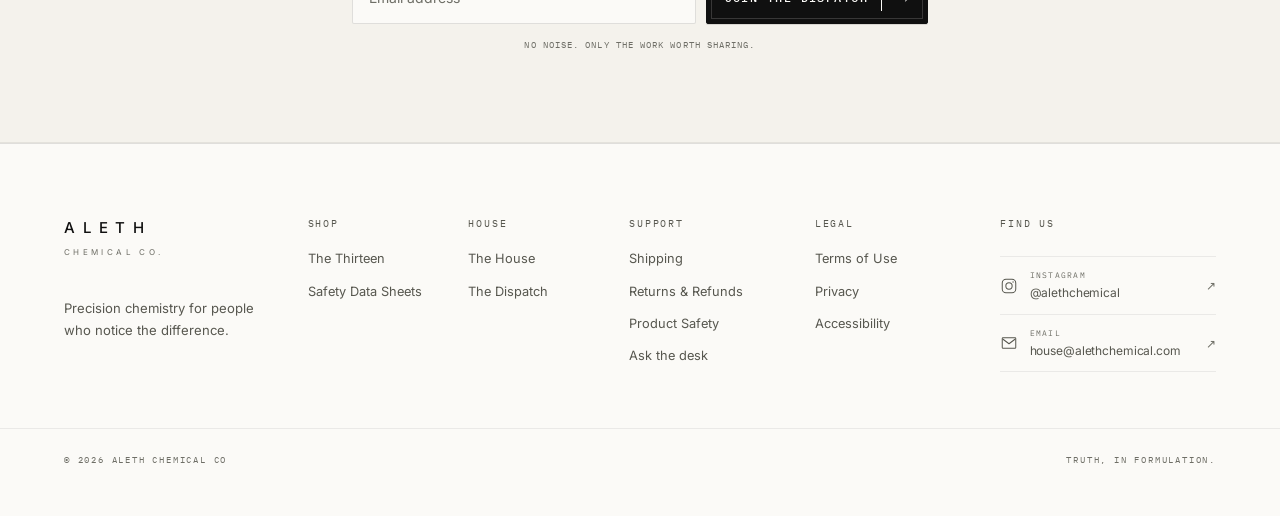
==== commit 9c277818: "Desk launcher: bare diamond, no circle, ink on paper" ====
--- a/index.html
+++ b/index.html
@@ -40,6 +40,8 @@
   <a class="cart-link" href="#">Cart (<span id="cartBadge">0</span>)</a>
 </header>
 
+<main id="main">
+
 <!-- HERO -->
 <section class="hero has-photo">
   <picture class="hero-bg" aria-hidden="true">
@@ -206,6 +208,8 @@
   </div>
 </section>
 
+</main>
+
 <footer class="site-footer section" style="padding-bottom:2rem">
   <div class="wrap footer-grid">
     <div class="footer-brand">
@@ -243,7 +247,7 @@
           <span class="footer-contact-copy"><span class="footer-contact-label">Instagram</span><span class="footer-contact-value">@alethchemical</span></span>
           <span class="footer-contact-arrow" aria-hidden="true">&#8599;</span>
         </a>
-        <a class="footer-contact-row" href="mailto:house@alethchemical.com" aria-label="Email house@alethchemical.com">
+        <a class="footer-contact-row" href="mailto:house@alethchemical.com">
           <span class="footer-contact-icon" aria-hidden="true"><svg viewBox="0 0 24 24" fill="none" stroke="currentColor" stroke-width="1.35" stroke-linecap="round" stroke-linejoin="round"><rect x="3" y="5" width="18" height="14" rx="1"/><path d="m4 7 8 6 8-6"/></svg></span>
           <span class="footer-contact-copy"><span class="footer-contact-label">Email</span><span class="footer-contact-value">house@alethchemical.com</span></span>
           <span class="footer-contact-arrow" aria-hidden="true">&#8599;</span>
@@ -376,6 +380,6 @@
 })();
 
 </script>
-<script src="desk-widget.js?v=3" defer></script>
+<script src="desk-widget.js?v=6" defer></script>
 </body>
 </html>
